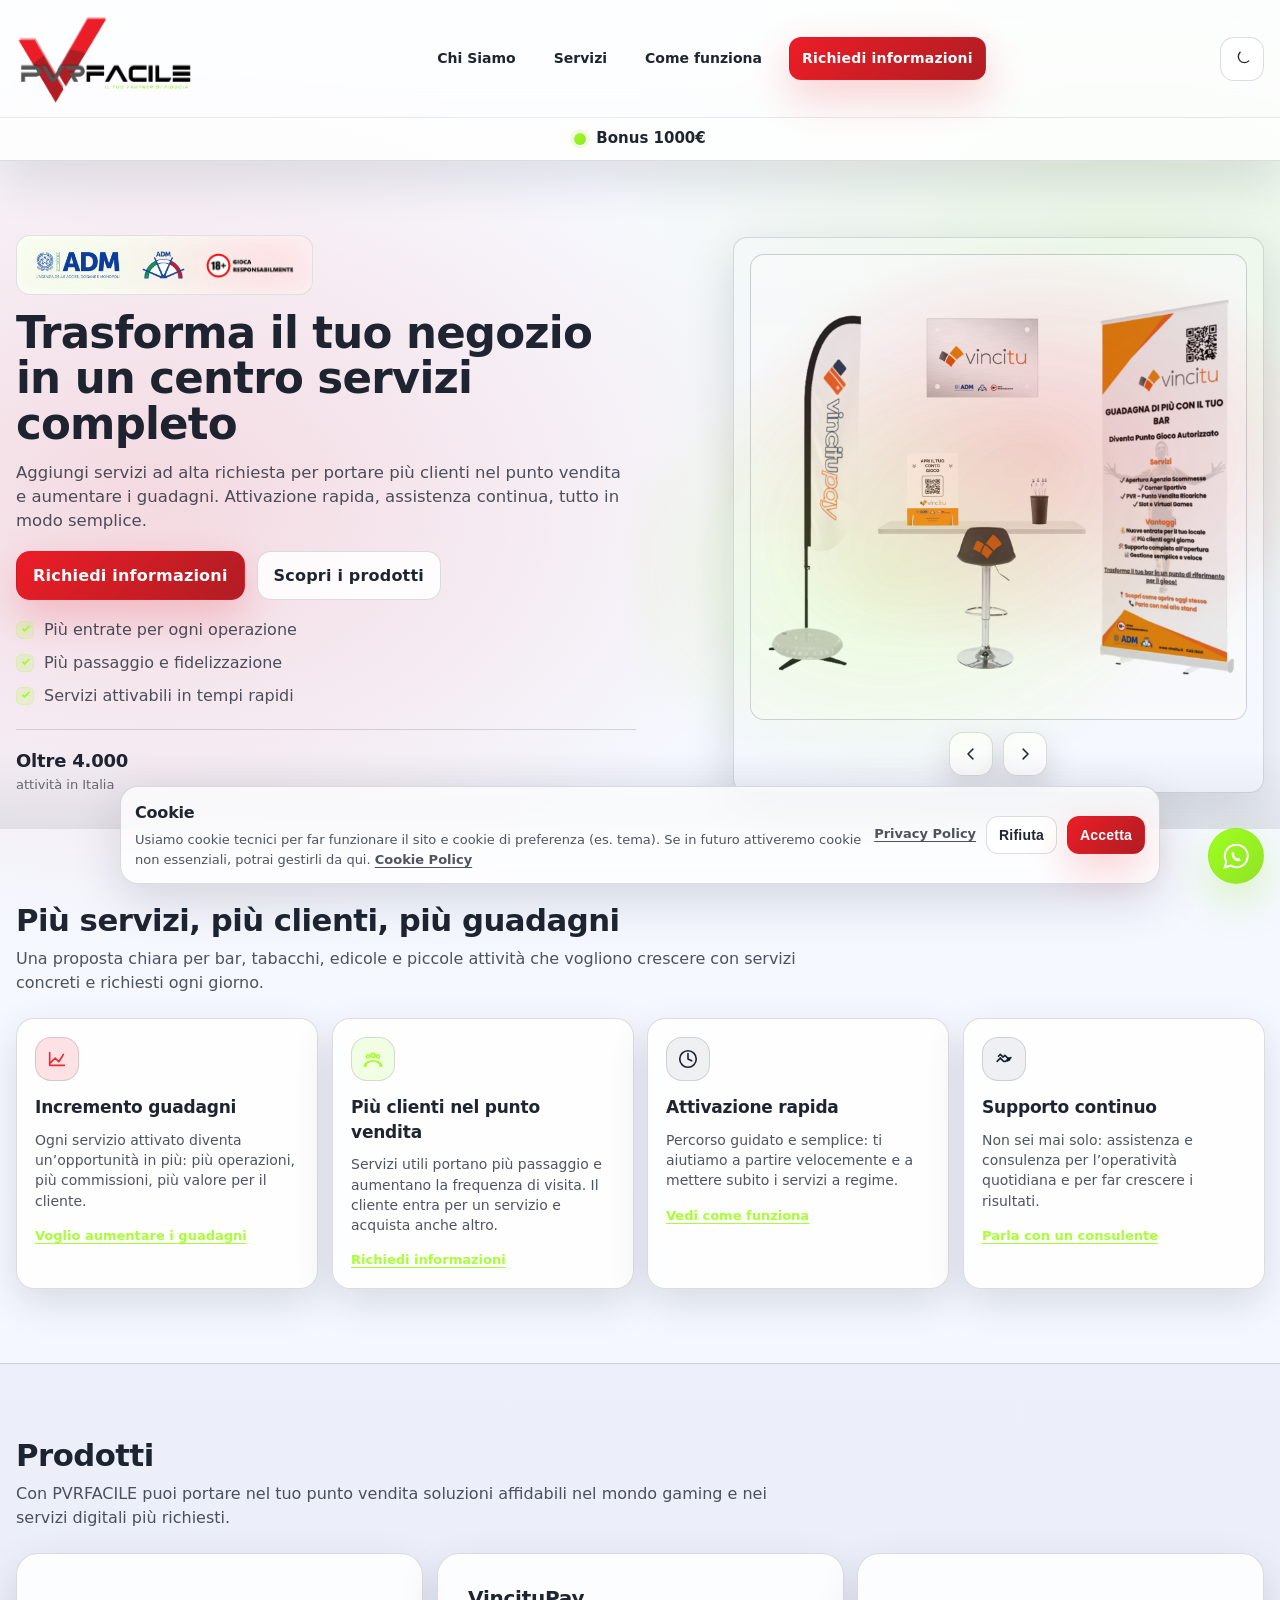
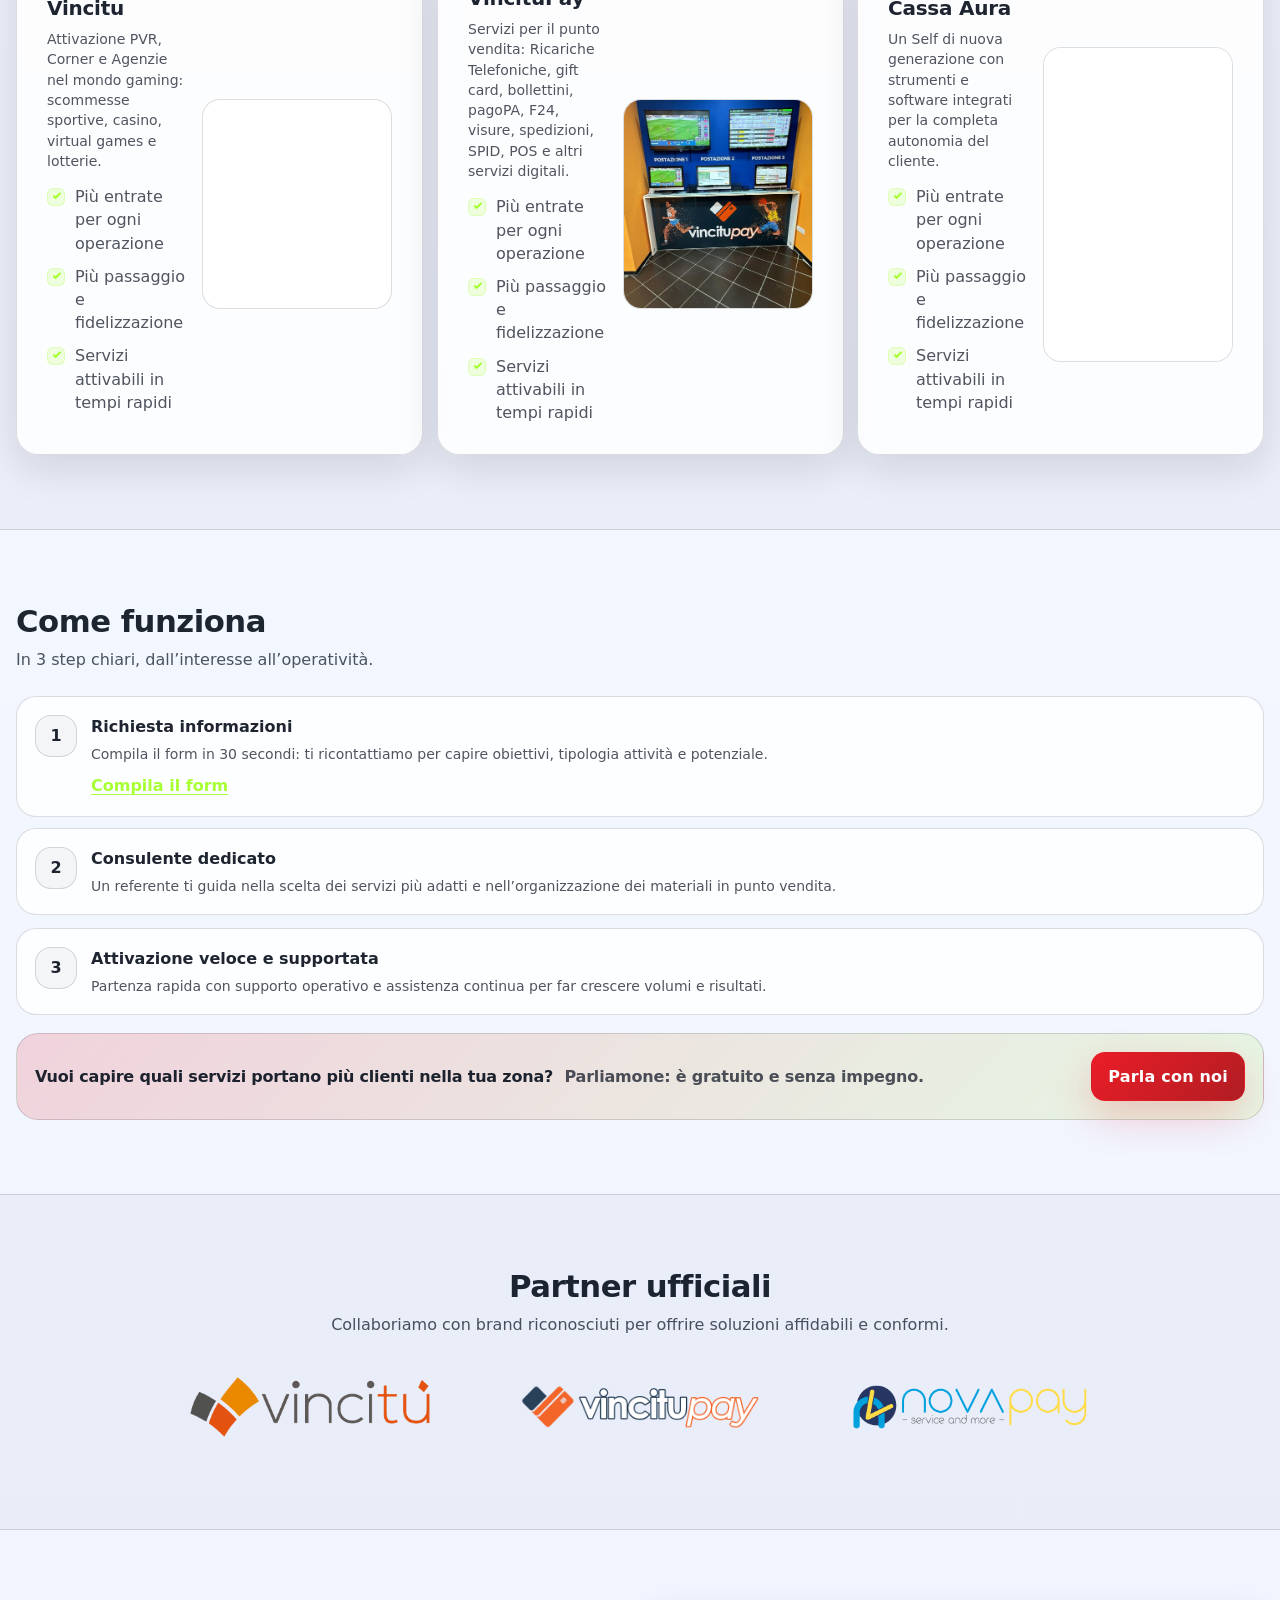
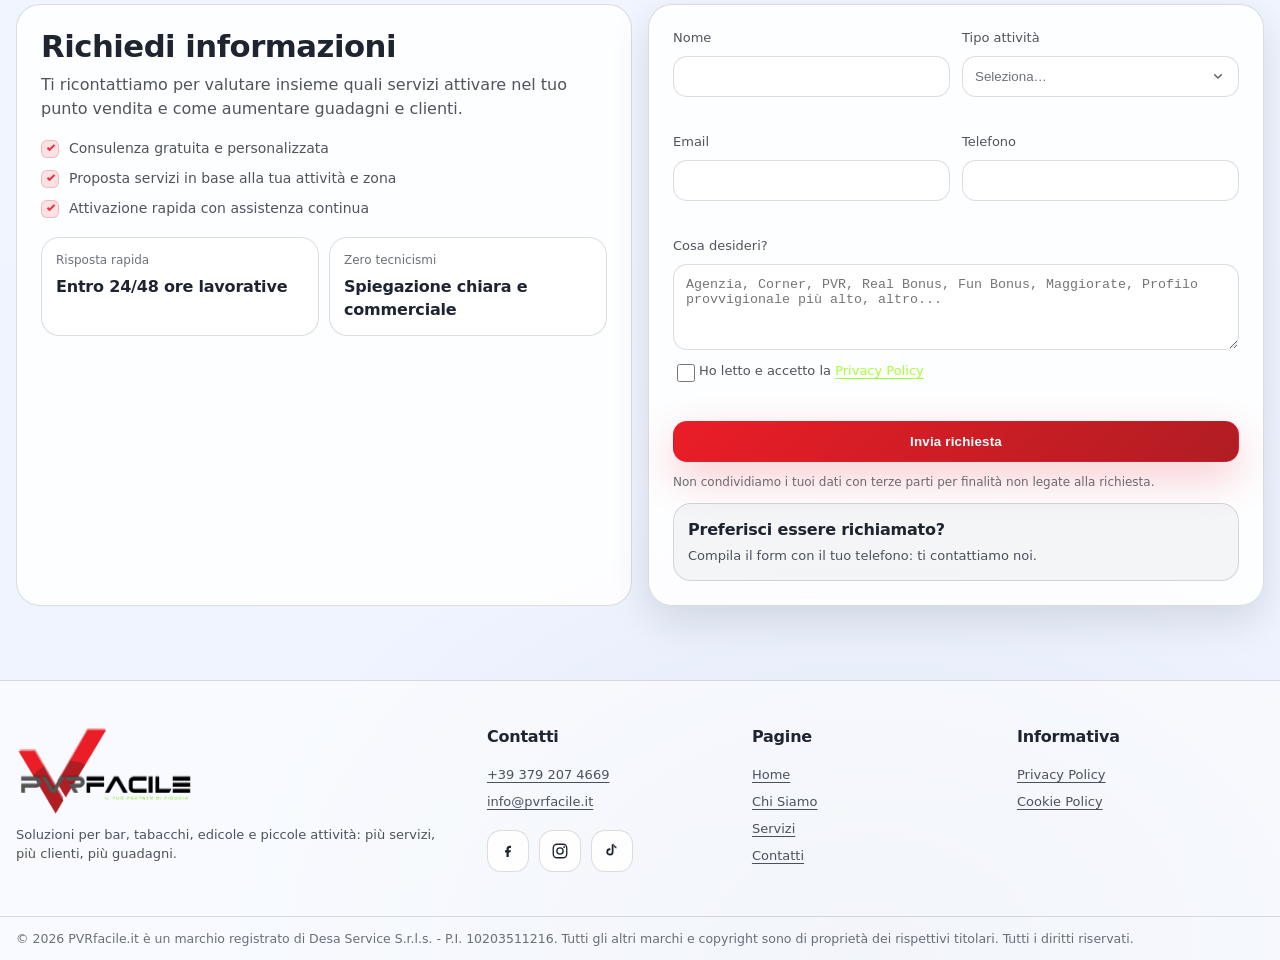
==== index.html @ a00c480a "Partner ufficiali: autoplay slider su tablet/mobile (scroll-snap + pause touch); centratura header; " ====
<!doctype html>
<html lang="it">
  <head>
    <meta charset="utf-8" />
    <meta name="viewport" content="width=device-width, initial-scale=1" />
    <meta name="theme-color" content="#FFFFFF" />
    <title>PVRfacile — Trasforma il tuo negozio in un centro servizi completo</title>
    <meta
      name="description"
      content="Attiva PVR, corner gaming e i servizi digitali più richiesti (Ricariche Telefoniche, Pagamento Bollettini, pagoPA, F24, SPID, POS, SIM e tanto altro). Più clienti, più guadagni, supporto continuo."
    />
    <link rel="preload" as="image" href="./imgs/logos/pvrfacile-horizontal-red-light-theme-logo.png" />
    <link rel="preload" as="image" href="./imgs/logos/pvrfacile-horizontal-red-dark-theme-logo.png" />
    <link rel="stylesheet" href="./styles.css" />
    <link rel="icon" type="image/x-icon" href="imgs/logos/pvrfacile-red-favicon.png">
  </head>
  <body>
    <a class="skip-link" href="#contenuto">Vai al contenuto</a>
    <header class="header">
      <div class="container header__inner">
        <a class="brand" href="#top" aria-label="Vai all'inizio pagina">
          <img
            class="brand__logo"
            src="./imgs/logos/pvrfacile-horizontal-red-light-theme-logo.png"
            alt="PVRFACILE"
            width="176"
            height="44"
          />
        </a>
        <nav class="nav" aria-label="Navigazione principale">
          <a class="nav__link" href="./chi-siamo.html">Chi Siamo</a>
          <a class="nav__link" href="./servizi.html">Servizi</a>
          <a class="nav__link" href="#come-funziona">Come funziona</a>
          <a class="btn btn--sm btn--primary" href="#contatti">Richiedi informazioni</a>
        </nav>
        <div class="header__actions">
          <button class="theme-toggle" type="button" aria-label="Cambia tema" data-theme-toggle>
            <span class="theme-toggle__icon theme-toggle__icon--moon" aria-hidden="true">
              <svg viewBox="0 0 24 24" fill="none">
                <path
                  d="M21 14.5A7.5 7.5 0 0 1 9.5 3a6.5 6.5 0 1 0 11.5 11.5Z"
                  stroke="currentColor"
                  stroke-width="1.8"
                  stroke-linecap="round"
                  stroke-linejoin="round"
                />
              </svg>
            </span>
            <span class="theme-toggle__icon theme-toggle__icon--sun" aria-hidden="true">
              <svg viewBox="0 0 24 24" fill="none">
                <path
                  d="M12 18a6 6 0 1 0 0-12 6 6 0 0 0 0 12Z"
                  stroke="currentColor"
                  stroke-width="1.8"
                  stroke-linecap="round"
                  stroke-linejoin="round"
                />
                <path
                  d="M12 2v2M12 20v2M4 12H2M22 12h-2M5.6 5.6 4.2 4.2M19.8 19.8l-1.4-1.4M18.4 5.6l1.4-1.4M4.2 19.8l1.4-1.4"
                  stroke="currentColor"
                  stroke-width="1.8"
                  stroke-linecap="round"
                  stroke-linejoin="round"
                />
              </svg>
            </span>
            <span class="sr-only">Cambia tema</span>
          </button>
          <button class="nav-toggle" type="button" aria-label="Apri menu" aria-expanded="false">
            <span></span><span></span><span></span>
          </button>
        </div>
      </div>
      <div class="mobile-nav" data-mobile-nav hidden>
        <a class="mobile-nav__link" href="./chi-siamo.html">Chi Siamo</a>
        <a class="mobile-nav__link" href="./servizi.html">Servizi</a>
        <a class="mobile-nav__link" href="#come-funziona">Come funziona</a>
        <a class="btn btn--primary" href="#contatti">Diventa partner</a>
      </div>
    </header>
    <section class="news" aria-label="Ultima news">
      <div class="container news__inner">
        <span class="news__dot" aria-hidden="true"></span>
        <span class="news__text">Bonus 1000€ </span>
      </div>
    </section>
    <main id="contenuto">
      <section class="hero" id="top" aria-label="Sezione principale">
        <div class="container hero__grid">
          <div class="hero__copy reveal">
            <div class="pill pill--logos" aria-label="Loghi istituzionali">
              <div class="pill__logos" aria-label="Partner e iniziative">
                <img
                  class="pill__logo pill__logo--mono"
                  src="./imgs/institutional/adm-logo.png"
                  alt="ADM"
                  loading="lazy"
                  decoding="async"
                />
                <img
                  class="pill__logo pill__logo--mono"
                  src="./imgs/institutional/adm-timone-logo.png"
                  alt="ADM - Timone"
                  loading="lazy"
                  decoding="async"
                />
                <img
                  class="pill__logo pill__logo--gioca pill__logo--light"
                  src="./imgs/institutional/gioca-responsabilmente-black-logo.png"
                  alt="Gioca responsabilmente"
                  loading="lazy"
                  decoding="async"
                />
                <img
                  class="pill__logo pill__logo--gioca pill__logo--dark"
                  src="./imgs/institutional/gioca-responsabilmente-white-logo.png"
                  alt=""
                  aria-hidden="true"
                  loading="lazy"
                  decoding="async"
                />
              </div>
            </div>
            <h1 class="hero__title">Trasforma il tuo negozio in un centro servizi completo</h1>
            <p class="hero__subtitle">
              Aggiungi servizi ad alta richiesta per portare più clienti nel punto vendita e aumentare i guadagni.
              Attivazione rapida, assistenza continua, tutto in modo semplice.
            </p>
            <div class="hero__cta">
              <a class="btn btn--primary" href="#contatti">Richiedi informazioni</a>
              <a class="btn btn--ghost" href="#prodotti">Scopri i prodotti</a>
            </div>
            <ul class="hero__checks" aria-label="Vantaggi principali">
              <li>Più entrate per ogni operazione</li>
              <li>Più passaggio e fidelizzazione</li>
              <li>Servizi attivabili in tempi rapidi</li>
            </ul>
            <div class="trust-line">
              <div class="trust-line__stat">
                <span class="trust-line__num">Oltre 4.000</span>
                <span class="trust-line__label">attività in Italia</span>
              </div>
              <div class="trust-line__badges" aria-label="Badge di affidabilità">
              </div>
            </div>
          </div>
          <div class="hero__visual reveal">
            <div class="mockup" role="img" aria-label="Mockup di punto vendita moderno con servizi attivi">
              <div class="mockup__body">
                <div class="mockup__media" aria-label="Immagine del punto vendita moderno">
                  <img
                    class="mockup__img"
                    data-mockup-img
                    src="./imgs/graphics/a4-grafica-pubblicita.png"
                    alt="Grafica pubblicitaria servizi per il punto vendita"
                    loading="lazy"
                    decoding="async"
                  />
                </div>
                <div class="mockup__controls" aria-label="Controlli grafica">
                  <button class="mockup__arrow" type="button" data-mockup-prev aria-label="Grafica precedente">
                    <svg viewBox="0 0 24 24" fill="none" aria-hidden="true">
                      <path
                        d="M14.5 5.5 8 12l6.5 6.5"
                        stroke="currentColor"
                        stroke-width="2"
                        stroke-linecap="round"
                        stroke-linejoin="round"
                      />
                    </svg>
                  </button>
                  <button class="mockup__arrow" type="button" data-mockup-next aria-label="Grafica successiva">
                    <svg viewBox="0 0 24 24" fill="none" aria-hidden="true">
                      <path
                        d="M9.5 5.5 16 12l-6.5 6.5"
                        stroke="currentColor"
                        stroke-width="2"
                        stroke-linecap="round"
                        stroke-linejoin="round"
                      />
                    </svg>
                  </button>
                </div>
              </div>
            </div>
            <div class="glow" aria-hidden="true"></div>
          </div>
        </div>
        <div class="hero__wave" aria-hidden="true"></div>
      </section>

      <section class="section" id="benefici" aria-label="Benefici">
        <div class="container">
          <div class="section__head reveal">
            <h2 class="section__title">Più servizi, più clienti, più guadagni</h2>
            <p class="section__subtitle">
              Una proposta chiara per bar, tabacchi, edicole e piccole attività che vogliono crescere con servizi
              concreti e richiesti ogni giorno.
            </p>
          </div>
          <div class="grid-4">
            <article class="card reveal">
              <div class="card__icon card__icon--red" aria-hidden="true">
                <svg viewBox="0 0 24 24" fill="none">
                  <path d="M4 19h16M4 5v14" stroke="currentColor" stroke-width="1.8" stroke-linecap="round" />
                  <path
                    d="M5 16l5-5 4 4 5-8"
                    stroke="currentColor"
                    stroke-width="1.8"
                    stroke-linecap="round"
                    stroke-linejoin="round"
                  />
                </svg>
              </div>
              <h3 class="card__title">Incremento guadagni</h3>
              <p class="card__text">
                Ogni servizio attivato diventa un’opportunità in più: più operazioni, più commissioni, più valore per
                il cliente.
              </p>
              <a class="card__cta" href="#contatti">Voglio aumentare i guadagni</a>
            </article>
            <article class="card reveal">
              <div class="card__icon card__icon--green" aria-hidden="true">
                <svg viewBox="0 0 24 24" fill="none">
                  <circle cx="12" cy="8" r="2.2" stroke="currentColor" stroke-width="1.8" />
                  <circle cx="6.5" cy="9.2" r="1.8" stroke="currentColor" stroke-width="1.6" />
                  <circle cx="17.5" cy="9.2" r="1.8" stroke="currentColor" stroke-width="1.6" />
                  <path d="M4 20c0-3.4 3-6 8-6s8 2.6 8 6" stroke="currentColor" stroke-width="1.8" stroke-linecap="round" />
                  <path d="M2.5 20c0-2.6 2.2-4.6 5-4.6" stroke="currentColor" stroke-width="1.6" stroke-linecap="round" />
                  <path d="M21.5 20c0-2.6-2.2-4.6-5-4.6" stroke="currentColor" stroke-width="1.6" stroke-linecap="round" />
                </svg>
              </div>
              <h3 class="card__title">Più clienti nel punto vendita</h3>
              <p class="card__text">
                Servizi utili portano più passaggio e aumentano la frequenza di visita. Il cliente entra per un
                servizio e acquista anche altro.
              </p>
              <a class="card__cta" href="#contatti">Richiedi informazioni</a>
            </article>
            <article class="card reveal">
              <div class="card__icon card__icon--blue" aria-hidden="true">
                <svg viewBox="0 0 24 24" fill="none">
                  <path
                    d="M12 6v6l4 2M21 12a9 9 0 1 1-18 0 9 9 0 0 1 18 0Z"
                    stroke="currentColor"
                    stroke-width="1.8"
                    stroke-linecap="round"
                    stroke-linejoin="round"
                  />
                </svg>
              </div>
              <h3 class="card__title">Attivazione rapida</h3>
              <p class="card__text">
                Percorso guidato e semplice: ti aiutiamo a partire velocemente e a mettere subito i servizi a regime.
              </p>
              <a class="card__cta" href="#come-funziona">Vedi come funziona</a>
            </article>
            <article class="card reveal">
              <div class="card__icon card__icon--dark" aria-hidden="true">
                <svg viewBox="0 0 24 24" fill="none">
                  <path d="M6 9l2-2 3 3 2-2 5 5" stroke="currentColor" stroke-width="1.8" stroke-linecap="round" stroke-linejoin="round" />
                  <path d="M8 11l3 3a2.4 2.4 0 0 0 3.4 0l3.2-3.2" stroke="currentColor" stroke-width="1.8" stroke-linecap="round" stroke-linejoin="round" />
                  <path d="M4.5 14.5 8 11" stroke="currentColor" stroke-width="1.8" stroke-linecap="round" />
                  <path d="M19.5 10.5 16 14" stroke="currentColor" stroke-width="1.8" stroke-linecap="round" />
                </svg>
              </div>
              <h3 class="card__title">Supporto continuo</h3>
              <p class="card__text">
                Non sei mai solo: assistenza e consulenza per l’operatività quotidiana e per far crescere i risultati.
              </p>
              <a class="card__cta" href="#contatti">Parla con un consulente</a>
            </article>
          </div>
        </div>
      </section>

      <section class="section section--alt" id="prodotti" aria-label="Prodotti">
        <div class="container">
          <div class="section__head reveal">
            <h2 class="section__title">Prodotti</h2>
            <p class="section__subtitle">
              Con PVRFACILE puoi portare nel tuo punto vendita soluzioni affidabili nel mondo gaming e nei servizi digitali più richiesti.
            </p>
          </div>
          <div class="grid-3">
            <article class="partner reveal">
              <div class="product__row">
                <div class="product__copy">
                  <h3 class="partner__title">Vincitu</h3>
                  <p class="partner__subtitle">
                    Attivazione PVR, Corner e Agenzie nel mondo gaming: scommesse sportive, casino, virtual games e lotterie.
                  </p>
                  <ul class="product__checks" aria-label="Elementi chiave">
                    <li>Più entrate per ogni operazione</li>
                    <li>Più passaggio e fidelizzazione</li>
                    <li>Servizi attivabili in tempi rapidi</li>
                  </ul>
                </div>
                <div class="product__media">
                  <img
                    class="product__img"
                    src="./imgs/photos/vincitu/agenzie/attivita/interno.jpeg"
                    alt="Interno attività Vincitu"
                    loading="lazy"
                    decoding="async"
                  />
                </div>
              </div>
            </article>
            <article class="partner reveal">
              <div class="product__row">
                <div class="product__copy">
                  <h3 class="partner__title">VincituPay</h3>
                  <p class="partner__subtitle">
                    Servizi per il punto vendita: Ricariche Telefoniche, gift card, bollettini, pagoPA, F24, visure, spedizioni,
                    SPID, POS e altri servizi digitali.
                  </p>
                  <ul class="product__checks" aria-label="Elementi chiave">
                    <li>Più entrate per ogni operazione</li>
                    <li>Più passaggio e fidelizzazione</li>
                    <li>Servizi attivabili in tempi rapidi</li>
                  </ul>
                </div>
                <div class="product__media">
                  <img
                    class="product__img"
                    src="./imgs/photos/vincitupay/attivita/postazioni-clienti.jpeg"
                    alt="Postazioni VincituPay in attività"
                    loading="lazy"
                    decoding="async"
                  />
                </div>
              </div>
            </article>
            <article class="partner reveal">
              <div class="product__row">
                <div class="product__copy">
                  <h3 class="partner__title">Cassa Aura</h3>
                  <p class="partner__subtitle">
                    Un Self di nuova generazione con strumenti e software integrati per la completa autonomia del cliente.
                  </p>
                  <ul class="product__checks" aria-label="Elementi chiave">
                    <li>Più entrate per ogni operazione</li>
                    <li>Più passaggio e fidelizzazione</li>
                    <li>Servizi attivabili in tempi rapidi</li>
                  </ul>
                </div>
                <div class="product__media product__media--tall">
                  <img
                    class="product__img product__img--contain"
                    src="./imgs/device/cassa-aura-2.0.png"
                    alt="Cassa Aura 2.0"
                    loading="lazy"
                    decoding="async"
                  />
                </div>
              </div>

            </article>
          </div>
        </div>
      </section>

      <section class="section" id="come-funziona" aria-label="Come funziona">
        <div class="container">
          <div class="section__head reveal">
            <h2 class="section__title">Come funziona</h2>
            <p class="section__subtitle">In 3 step chiari, dall’interesse all’operatività.</p>
          </div>
          <ol class="steps" aria-label="Passaggi di attivazione">
            <li class="step reveal">
              <div class="step__num">1</div>
              <div class="step__body">
                <h3 class="step__title">Richiesta informazioni</h3>
                <p class="step__text">
                  Compila il form in 30 secondi: ti ricontattiamo per capire obiettivi, tipologia attività e potenziale.
                </p>
                <a class="step__cta" href="#contatti">Compila il form</a>
              </div>
            </li>
            <li class="step reveal">
              <div class="step__num">2</div>
              <div class="step__body">
                <h3 class="step__title">Consulente dedicato</h3>
                <p class="step__text">
                  Un referente ti guida nella scelta dei servizi più adatti e nell’organizzazione dei materiali in punto
                  vendita.
                </p>
              </div>
            </li>
            <li class="step reveal">
              <div class="step__num">3</div>
              <div class="step__body">
                <h3 class="step__title">Attivazione veloce e supportata</h3>
                <p class="step__text">
                  Partenza rapida con supporto operativo e assistenza continua per far crescere volumi e risultati.
                </p>
              </div>
            </li>
          </ol>
          <div class="cta-strip reveal" role="region" aria-label="Call to action intermedia">
            <div class="cta-strip__text">
              Vuoi capire quali servizi portano più clienti nella tua zona?
              <span class="cta-strip__hint">Parliamone: è gratuito e senza impegno.</span>
            </div>
            <a class="btn btn--primary" href="#contatti">Parla con noi</a>
          </div>
        </div>
      </section>

      <section class="section section--alt official-partners" aria-label="Partner ufficiali">
        <div class="container">
          <div class="section__head section__head--center reveal">
            <h2 class="section__title">Partner ufficiali</h2>
            <p class="section__subtitle">Collaboriamo con brand riconosciuti per offrire soluzioni affidabili e conformi.</p>
          </div>
          <div class="logo-slider" aria-label="Loghi partner ufficiali">
            <div class="logo-slider__track" aria-hidden="true">
              <img class="logo-slider__logo" src="./imgs/partners/vincitu-logo.png" alt="" loading="lazy" decoding="async" />
              <img
                class="logo-slider__logo"
                src="./imgs/partners/vincitupay-logo.png"
                alt=""
                loading="lazy"
                decoding="async"
              />
              <img
                class="logo-slider__logo"
                src="./imgs/partners/novapay-logo.png"
                alt=""
                loading="lazy"
                decoding="async"
              />
            </div>
            <div class="sr-only">
              Partner ufficiali: Vincitu, VincituPay e NovaPay.
            </div>
          </div>
        </div>
      </section>

      <section class="section" id="contatti" aria-label="Richiedi informazioni e diventa partner">
        <div class="container">
          <div class="contact reveal">
            <div class="contact__copy">
              <h2 class="section__title">Richiedi informazioni</h2>
              <p class="section__subtitle">
                Ti ricontattiamo per valutare insieme quali servizi attivare nel tuo punto vendita e come aumentare
                guadagni e clienti.
              </p>
              <ul class="contact__points" aria-label="Cosa ottieni">
                <li>Consulenza gratuita e personalizzata</li>
                <li>Proposta servizi in base alla tua attività e zona</li>
                <li>Attivazione rapida con assistenza continua</li>
              </ul>
              <div class="contact__mini">
                <div class="mini-trust">
                  <div class="mini-trust__label">Risposta rapida</div>
                  <div class="mini-trust__value">Entro 24/48 ore lavorative</div>
                </div>
                <div class="mini-trust">
                  <div class="mini-trust__label">Zero tecnicismi</div>
                  <div class="mini-trust__value">Spiegazione chiara e commerciale</div>
                </div>
              </div>
            </div>
            <div class="contact__form">
              <form class="form" id="leadForm" novalidate>
                <div class="form__row">
                  <label class="field">
                    <span class="field__label">Nome</span>
                    <input class="field__input" name="nome" autocomplete="name" required />
                    <span class="field__error" data-error-for="nome"></span>
                  </label>
                  <label class="field">
                    <span class="field__label">Tipo attività</span>
                    <select class="field__input" name="tipo_attivita" required>
                      <option value="" selected disabled>Seleziona…</option>
                      <option value="Bar">Bar</option>
                      <option value="Tabacchi">Tabacchi</option>
                      <option value="Edicola">Edicola</option>
                      <option value="Agente">Agente</option>
                      <option value="Tipster">Tipster</option>
                      <option value="Privato">Privato</option>
                      <option value="Altro">Altro</option>
                    </select>
                    <span class="field__error" data-error-for="tipo_attivita"></span>
                  </label>
                </div>
                <div class="form__row">
                  <label class="field">
                    <span class="field__label">Email</span>
                    <input class="field__input" name="email" inputmode="email" autocomplete="email" required />
                    <span class="field__error" data-error-for="email"></span>
                  </label>
                  <label class="field">
                    <span class="field__label">Telefono</span>
                    <input class="field__input" name="telefono" inputmode="tel" autocomplete="tel" required />
                    <span class="field__error" data-error-for="telefono"></span>
                  </label>
                </div>
                <label class="field">
                  <span class="field__label">Cosa desideri?</span>
                  <textarea
                    class="field__input"
                    name="desideri"
                    rows="4"
                    placeholder="Agenzia, Corner, PVR, Real Bonus, Fun Bonus, Maggiorate, Profilo provvigionale più alto, altro..."
                  ></textarea>
                </label>
                <label class="field field--checkbox">
                  <input class="field__checkbox" type="checkbox" name="privacy" required />
                  <span class="field__label">
                    Ho letto e accetto la <a class="link" href="./privacy.html">Privacy Policy</a>
                  </span>
                  <span class="field__error" data-error-for="privacy"></span>
                </label>
                <button class="btn btn--primary btn--block" type="submit">Invia richiesta</button>
                <p class="form__fineprint">
                  Non condividiamo i tuoi dati con terze parti per finalità non legate alla richiesta.
                </p>
                <div class="form__result" role="status" aria-live="polite" hidden></div>
              </form>
              <div class="callout">
                <div class="callout__title">Preferisci essere richiamato?</div>
                <div class="callout__text">Compila il form con il tuo telefono: ti contattiamo noi.</div>
              </div>
            </div>
          </div>
        </div>
      </section>
    </main>
    <footer class="footer" aria-label="Footer">
      <div class="container footer__grid">
        <div class="footer__brand">
          <img
            class="footer__logo"
            src="./imgs/logos/pvrfacile-horizontal-red-light-theme-logo.png"
            alt="PVRFACILE"
            width="176"
            height="44"
          />
          <p class="footer__text">
            Soluzioni per bar, tabacchi, edicole e piccole attività: più servizi, più clienti, più guadagni.
          </p>
        </div>
        <div class="footer__col">
          <div class="footer__title">Contatti</div>
          <a class="footer__link" href="tel:+393792074669">+39 379 207 4669</a>
          <a class="footer__link" href="mailto:info@pvrfacile.it">info@pvrfacile.it</a>
          <div class="footer__social" aria-label="Social">
            <a class="social-link" href="#" aria-label="Facebook" rel="noreferrer">
              <svg viewBox="0 0 24 24" fill="none" aria-hidden="true">
                <path
                  d="M14 8h2V5h-2c-2.2 0-4 1.8-4 4v2H8v3h2v6h3v-6h2.1l.9-3H13V9c0-.6.4-1 1-1Z"
                  fill="currentColor"
                />
              </svg>
            </a>
            <a class="social-link" href="#" aria-label="Instagram" rel="noreferrer">
              <svg viewBox="0 0 24 24" fill="none" aria-hidden="true">
                <path
                  d="M8 3h8a5 5 0 0 1 5 5v8a5 5 0 0 1-5 5H8a5 5 0 0 1-5-5V8a5 5 0 0 1 5-5Z"
                  stroke="currentColor"
                  stroke-width="1.8"
                />
                <path
                  d="M12 16.2a4.2 4.2 0 1 0 0-8.4 4.2 4.2 0 0 0 0 8.4Z"
                  stroke="currentColor"
                  stroke-width="1.8"
                />
                <path d="M17.5 6.8h.01" stroke="currentColor" stroke-width="2.6" stroke-linecap="round" />
              </svg>
            </a>
            <a class="social-link" href="#" aria-label="TikTok" rel="noreferrer">
              <svg viewBox="0 0 24 24" fill="none" aria-hidden="true">
                <path
                  d="M14 3v10.2a4.8 4.8 0 1 1-4.2-4.8V11a2.4 2.4 0 1 0 1.8 2.3V3h2.4Z"
                  fill="currentColor"
                />
                <path
                  d="M14 5.6c.9 1.6 2.3 2.7 4 3V6.2c-1-.3-2-.9-2.6-1.8-.5-.7-.9-1.5-1-2.4H14v3.6Z"
                  fill="currentColor"
                  opacity=".85"
                />
              </svg>
            </a>
          </div>
        </div>
        <div class="footer__col" aria-label="Pagine">
          <div class="footer__title">Pagine</div>
          <a class="footer__link" href="#top">Home</a>
          <a class="footer__link" href="./chi-siamo.html">Chi Siamo</a>
          <a class="footer__link" href="./servizi.html">Servizi</a>
          <a class="footer__link" href="#contatti">Contatti</a>
        </div>
        <div class="footer__col" id="privacy">
          <div class="footer__title">Informativa</div>
          <a class="footer__link" href="./privacy.html">Privacy Policy</a>
          <a class="footer__link" href="./cookie.html">Cookie Policy</a>
        </div>
      </div>
      <div class="footer__bottom">
        <div class="container footer__bottom-inner">
          <p class="footer__small">
            © 2026 PVRfacile.it è un marchio registrato di Desa Service S.r.l.s. - P.I. 10203511216. Tutti gli altri marchi e copyright sono di proprietà dei rispettivi titolari. Tutti i diritti riservati.
          </p>
        </div>
      </div>
    </footer>

    <script>
      const themeToggle = document.querySelector("[data-theme-toggle]");
      const themeMeta = document.querySelector('meta[name="theme-color"]');
      const setLogoForTheme = (theme) => {
        const logoSrc =
          theme === "dark"
            ? "./imgs/logos/pvrfacile-horizontal-red-dark-theme-logo.png"
            : "./imgs/logos/pvrfacile-horizontal-red-light-theme-logo.png";
        document.querySelectorAll('img[alt="PVRFACILE"]').forEach((img) => {
          img.src = logoSrc;
        });
      };
      const applyTheme = (theme) => {
        document.documentElement.setAttribute("data-theme", theme);
        try {
          localStorage.setItem("theme", theme);
        } catch {}
        if (themeMeta) themeMeta.setAttribute("content", theme === "dark" ? "#001B3D" : "#FFFFFF");
        setLogoForTheme(theme);
      };
      const getInitialTheme = () => {
        try {
          const saved = localStorage.getItem("theme");
          if (saved === "dark" || saved === "light") return saved;
        } catch {}
        return window.matchMedia && window.matchMedia("(prefers-color-scheme: dark)").matches ? "dark" : "light";
      };
      applyTheme(getInitialTheme());
      if (themeToggle) {
        themeToggle.addEventListener("click", () => {
          const current = document.documentElement.getAttribute("data-theme") === "dark" ? "dark" : "light";
          applyTheme(current === "dark" ? "light" : "dark");
        });
      }

      const COOKIE_KEY = "pvr_cookie_consent";
      const getCookieConsent = () => {
        try {
          return localStorage.getItem(COOKIE_KEY);
        } catch {
          return null;
        }
      };
      const setCookieConsent = (value) => {
        try {
          localStorage.setItem(COOKIE_KEY, value);
        } catch {}
      };
      const closeCookieBanner = (el) => {
        if (!el) return;
        el.remove();
      };
      const initCookieBanner = () => {
        if (getCookieConsent()) return;
        if (document.querySelector("[data-cookie-banner]")) return;

        const el = document.createElement("div");
        el.className = "cookie-banner";
        el.setAttribute("data-cookie-banner", "true");
        el.setAttribute("role", "region");
        el.setAttribute("aria-label", "Preferenze cookie");
        el.innerHTML = `
          <div class="cookie-banner__inner">
            <div>
              <div class="cookie-banner__title">Cookie</div>
              <div class="cookie-banner__text">
                Usiamo cookie tecnici per far funzionare il sito e cookie di preferenza (es. tema). Se in futuro attiveremo cookie non essenziali, potrai gestirli da qui.
                <a class="cookie-banner__link" href="./cookie.html">Cookie Policy</a>
              </div>
            </div>
            <div class="cookie-banner__actions">
              <a class="cookie-banner__link" href="./privacy.html">Privacy Policy</a>
              <button class="btn btn--ghost btn--sm" type="button" data-cookie-reject>Rifiuta</button>
              <button class="btn btn--primary btn--sm" type="button" data-cookie-accept>Accetta</button>
            </div>
          </div>
        `;

        document.body.appendChild(el);

        const accept = el.querySelector("[data-cookie-accept]");
        const reject = el.querySelector("[data-cookie-reject]");
        if (accept) {
          accept.addEventListener("click", () => {
            setCookieConsent("accepted");
            closeCookieBanner(el);
          });
        }
        if (reject) {
          reject.addEventListener("click", () => {
            setCookieConsent("rejected");
            closeCookieBanner(el);
          });
        }

        document.addEventListener(
          "keydown",
          (e) => {
            if (e.key === "Escape") closeCookieBanner(el);
          },
          { once: true }
        );
      };
      initCookieBanner();

      const mockupImg = document.querySelector("[data-mockup-img]");
      const mockupPrev = document.querySelector("[data-mockup-prev]");
      const mockupNext = document.querySelector("[data-mockup-next]");

      if (mockupImg && mockupPrev && mockupNext) {
        const graphics = [
          {
            src: "./imgs/graphics/a4-grafica-pubblicita.png",
            alt: "Grafica pubblicitaria servizi per il punto vendita"
          },
          {
            src: "./imgs/graphics/a4-grafica-tecnologia.png",
            alt: "Grafica tecnologia e servizi per il punto vendita"
          },
          {
            src: "./imgs/photos/vincitu/agenzie/attivita/interno.jpeg",
            alt: "Interno attività Vincitu"
          }
        ];

        let index = 0;
        let autoplayId = null;

        const setDisabled = () => {
          const disabled = graphics.length < 2;
          mockupPrev.disabled = disabled;
          mockupNext.disabled = disabled;
          mockupPrev.setAttribute("aria-disabled", String(disabled));
          mockupNext.setAttribute("aria-disabled", String(disabled));
        };

        const setGraphic = (nextIndex) => {
          if (graphics.length === 0) return;
          index = ((nextIndex % graphics.length) + graphics.length) % graphics.length;
          const item = graphics[index];

          mockupImg.classList.add("is-fading");
          window.setTimeout(() => {
            const done = () => {
              mockupImg.classList.remove("is-fading");
              mockupImg.removeEventListener("load", done);
            };
            mockupImg.addEventListener("load", done);
            mockupImg.src = item.src;
            mockupImg.alt = item.alt;
            if (mockupImg.complete) {
              done();
            }
          }, 120);
        };

        const prefersReducedMotionCarousel =
          window.matchMedia && window.matchMedia("(prefers-reduced-motion: reduce)").matches;

        const stopAutoplay = () => {
          if (!autoplayId) return;
          window.clearInterval(autoplayId);
          autoplayId = null;
        };

        const startAutoplay = () => {
          if (prefersReducedMotionCarousel) return;
          if (autoplayId) return;
          if (graphics.length < 2) return;
          autoplayId = window.setInterval(() => setGraphic(index + 1), 5000);
        };

        const restartAutoplay = () => {
          stopAutoplay();
          startAutoplay();
        };

        mockupPrev.addEventListener("click", () => {
          setGraphic(index - 1);
          restartAutoplay();
        });

        mockupNext.addEventListener("click", () => {
          setGraphic(index + 1);
          restartAutoplay();
        });

        const mediaEl = mockupImg.closest(".mockup__media");
        const controlsEl = mockupPrev.closest(".mockup__controls");
        const pauseTargets = [mediaEl, controlsEl].filter(Boolean);
        pauseTargets.forEach((el) => {
          el.addEventListener("mouseenter", stopAutoplay);
          el.addEventListener("mouseleave", startAutoplay);
        });
        if (controlsEl) {
          controlsEl.addEventListener("focusin", stopAutoplay);
          controlsEl.addEventListener("focusout", startAutoplay);
        }
        document.addEventListener("visibilitychange", () => {
          if (document.hidden) stopAutoplay();
          else startAutoplay();
        });

        setDisabled();
        setGraphic(index);
        startAutoplay();
      }

      const navToggle = document.querySelector(".nav-toggle");
      const mobileNav = document.querySelector("[data-mobile-nav]");
      const closeMobileNav = () => {
        if (!mobileNav || !navToggle) return;
        mobileNav.hidden = true;
        navToggle.setAttribute("aria-expanded", "false");
      };
      if (navToggle && mobileNav) {
        navToggle.addEventListener("click", () => {
          const expanded = navToggle.getAttribute("aria-expanded") === "true";
          navToggle.setAttribute("aria-expanded", String(!expanded));
          mobileNav.hidden = expanded;
        });
        mobileNav.querySelectorAll("a").forEach((a) => a.addEventListener("click", closeMobileNav));
      }

      const initPartnerLogosAutoplay = () => {
        const slider = document.querySelector(".logo-slider");
        const track = slider?.querySelector(".logo-slider__track");
        if (!slider || !track) return;
        const reduce = window.matchMedia("(prefers-reduced-motion: reduce)").matches;
        const isSmall = window.matchMedia("(max-width: 1024px)").matches;
        if (reduce || !isSmall) return;
        const items = Array.from(track.querySelectorAll(".logo-slider__logo"));
        if (items.length < 2) return;
        let idx = 0;
        let timer = 0;
        let paused = false;
        const scrollToIdx = (i) => {
          const el = items[i];
          if (!el) return;
          const left = el.offsetLeft + el.offsetWidth / 2 - slider.clientWidth / 2;
          slider.scrollTo({ left: Math.max(0, left), behavior: "smooth" });
        };
        const start = () => {
          stop();
          timer = window.setInterval(() => {
            if (paused) return;
            idx = (idx + 1) % items.length;
            scrollToIdx(idx);
          }, 2600);
        };
        const stop = () => {
          if (timer) window.clearInterval(timer);
          timer = 0;
        };
        slider.addEventListener("mouseenter", () => (paused = true));
        slider.addEventListener("mouseleave", () => (paused = false));
        slider.addEventListener("touchstart", () => (paused = true), { passive: true });
        slider.addEventListener("touchend", () => (paused = false), { passive: true });
        document.addEventListener("visibilitychange", () => (paused = document.hidden));
        start();
      };
      initPartnerLogosAutoplay();

      const revealEls = Array.from(document.querySelectorAll(".reveal"));
      const prefersReducedMotion = window.matchMedia("(prefers-reduced-motion: reduce)").matches;
      if (!prefersReducedMotion && "IntersectionObserver" in window) {
        const io = new IntersectionObserver(
          (entries) => {
            for (const entry of entries) {
              if (entry.isIntersecting) {
                entry.target.classList.add("is-visible");
                io.unobserve(entry.target);
              }
            }
          },
          { threshold: 0.12 }
        );
        revealEls.forEach((el) => io.observe(el));
      } else {
        revealEls.forEach((el) => el.classList.add("is-visible"));
      }

      const form = document.getElementById("leadForm");
      const showError = (name, message) => {
        const target = document.querySelector(`[data-error-for="${name}"]`);
        if (target) target.textContent = message;
      };
      const clearErrors = () => {
        document.querySelectorAll("[data-error-for]").forEach((n) => (n.textContent = ""));
      };
      const isEmailValid = (email) => /^[^\s@]+@[^\s@]+\.[^\s@]+$/.test(email);
      const isPhoneLikelyValid = (value) => {
        const digits = String(value || "").replace(/[^\d]/g, "");
        return digits.length >= 8 && digits.length <= 15;
      };

      if (form) {
        form.addEventListener("submit", (e) => {
          e.preventDefault();
          clearErrors();

          const data = new FormData(form);
          const nome = String(data.get("nome") || "").trim();
          const tipoAttivita = String(data.get("tipo_attivita") || "").trim();
          const telefono = String(data.get("telefono") || "").trim();
          const email = String(data.get("email") || "").trim();
          const desideri = String(data.get("desideri") || "").trim();
          const privacy = data.get("privacy") === "on";

          let ok = true;
          if (!nome) {
            showError("nome", "Inserisci il nome.");
            ok = false;
          }
          if (!tipoAttivita) {
            showError("tipo_attivita", "Inserisci il tipo di attività.");
            ok = false;
          }
          if (!telefono || !isPhoneLikelyValid(telefono)) {
            showError("telefono", "Inserisci un telefono valido.");
            ok = false;
          }
          if (!email || !isEmailValid(email)) {
            showError("email", "Inserisci un’email valida.");
            ok = false;
          }
          if (!privacy) {
            showError("privacy", "Devi accettare la privacy per inviare la richiesta.");
            ok = false;
          }
          if (!ok) return;

          const subject = encodeURIComponent("Richiesta informazioni — PVRFACILE");
          const body = encodeURIComponent(
            [
              "Ciao,",
              "",
              "vorrei ricevere informazioni per diventare partner PVRFACILE.",
              "",
              `Nome: ${nome}`,
              `Tipo attività: ${tipoAttivita}`,
              `Telefono: ${telefono}`,
              `Email: ${email}`,
              desideri ? `Cosa desideri: ${desideri}` : "",
              "",
              "Grazie"
            ].join("\n")
          );

          const result = form.querySelector(".form__result");
          if (result) {
            result.hidden = false;
            result.classList.remove("form__result--error");
            result.classList.add("form__result--success");
            result.textContent = "Richiesta pronta: si aprirà il tuo client email per inviare il messaggio.";
          }

          window.location.href = `mailto:info@pvrfacile.it?subject=${subject}&body=${body}`;
          form.reset();
        });
      }
    </script>
    <a
      class="whatsapp-fab"
      href="https://wa.me/393792074669"
      target="_blank"
      rel="noopener"
      aria-label="Chatta su WhatsApp"
    >
      <svg viewBox="0 0 24 24" fill="none" aria-hidden="true">
        <path
          d="M12 3a9 9 0 0 0-9 9c0 1.58.41 3.06 1.13 4.34L3 21l4.78-1.26A9 9 0 1 0 12 3Z"
          stroke="currentColor"
          stroke-width="1.6"
        />
        <path
          d="M8.6 9.3c.2-.5.3-.7.8-.4l1.1.7c.4.2.5.6.3 1l-.2.4c-.2.4-.1.8.2 1.1l1.6 1.6c.3.3.7.4 1.1.2l.4-.2c.4-.2.8 0 1 .3l.7 1.1c.3.5.1.6-.4.8-1.4.6-3.1.3-4.4-.9-1.3-1.2-2.1-2.6-2.2-4.1Z"
          fill="currentColor"
        />
      </svg>
    </a>
  </body>
</html>
---- styles.css ----
:root {
  --blue-900: #001b3d;
  --red-500: #eb1d27;
  --red-700: #b01d23;
  --green-400: #9eff1f;
  --green-500: #91e326;
  --gray-700: #545454;
  --black: #000000;
  --white: #ffffff;

  --container: 1400px;
  --radius-lg: 18px;
  --radius-md: 14px;
  --radius-sm: 12px;

  --shadow-soft: 0 16px 50px rgba(11, 18, 32, 0.14);
  --shadow-card: 0 14px 40px rgba(11, 18, 32, 0.12);

  --page: #f7f9ff;
  --page-2: #eef4ff;
  --surface: rgba(255, 255, 255, 0.86);
  --surface-2: rgba(255, 255, 255, 0.72);

  --text: rgba(11, 18, 32, 0.92);
  --muted: rgba(11, 18, 32, 0.72);
  --muted-2: rgba(11, 18, 32, 0.6);
  --line: rgba(11, 18, 32, 0.14);
  --card: rgba(0, 27, 61, 0.04);
  --card-2: rgba(0, 27, 61, 0.06);
  --card-3: rgba(0, 27, 61, 0.08);

  --header-bg: rgba(255, 255, 255, 0.78);
  --header-border: rgba(11, 18, 32, 0.08);

  --input-bg: rgba(255, 255, 255, 0.9);
  --input-border: rgba(11, 18, 32, 0.14);

  --error: rgba(176, 29, 35, 0.95);

  --page-bg: radial-gradient(1100px 760px at 12% 12%, rgba(235, 29, 39, 0.14), transparent 58%),
    radial-gradient(980px 760px at 88% 6%, rgba(145, 227, 38, 0.12), transparent 56%),
    radial-gradient(1100px 820px at 68% 100%, rgba(0, 27, 61, 0.06), transparent 60%),
    linear-gradient(180deg, var(--page), var(--page-2));

  --footer-bg: rgba(255, 255, 255, 0.6);

  color-scheme: light;
}

:root[data-theme="dark"] {
  --shadow-soft: 0 16px 50px rgba(0, 0, 0, 0.32);
  --shadow-card: 0 14px 40px rgba(0, 0, 0, 0.26);

  --page: #001b3d;
  --page-2: #001b3d;
  --surface: rgba(255, 255, 255, 0.06);
  --surface-2: rgba(255, 255, 255, 0.04);

  --text: rgba(255, 255, 255, 0.92);
  --muted: rgba(255, 255, 255, 0.72);
  --muted-2: rgba(255, 255, 255, 0.6);
  --line: rgba(255, 255, 255, 0.12);
  --card: rgba(255, 255, 255, 0.06);
  --card-2: rgba(255, 255, 255, 0.08);
  --card-3: rgba(255, 255, 255, 0.1);

  --header-bg: rgba(0, 27, 61, 0.7);
  --header-border: rgba(255, 255, 255, 0.08);

  --input-bg: rgba(0, 0, 0, 0.18);
  --input-border: rgba(255, 255, 255, 0.14);

  --error: rgba(235, 29, 39, 0.92);

  --page-bg: radial-gradient(1200px 800px at 15% 20%, rgba(235, 29, 39, 0.2), transparent 55%),
    radial-gradient(900px 700px at 80% 15%, rgba(145, 227, 38, 0.18), transparent 55%),
    radial-gradient(1200px 900px at 70% 85%, rgba(255, 255, 255, 0.08), transparent 55%), var(--blue-900);

  --footer-bg: rgba(0, 0, 0, 0.18);

  color-scheme: dark;
}

*,
*::before,
*::after {
  box-sizing: border-box;
}

html {
  scroll-behavior: smooth;
}

body {
  margin: 0;
  font-family: ui-sans-serif, system-ui, -apple-system, "Segoe UI", Roboto, Arial, "Apple Color Emoji",
    "Segoe UI Emoji";
  color: var(--text);
  background: var(--page-bg);
  line-height: 1.45;
}

img {
  max-width: 100%;
  height: auto;
  display: block;
}

a {
  color: inherit;
  text-decoration: none;
}

[hidden] {
  display: none !important;
}

.sr-only {
  position: absolute;
  width: 1px;
  height: 1px;
  padding: 0;
  margin: -1px;
  overflow: hidden;
  clip: rect(0, 0, 0, 0);
  white-space: nowrap;
  border: 0;
}

.container {
  width: min(100% - 32px, var(--container));
  margin: 0 auto;
}

.skip-link {
  position: absolute;
  left: 12px;
  top: 12px;
  transform: translateY(-140%);
  background: rgba(0, 0, 0, 0.8);
  color: var(--white);
  padding: 10px 12px;
  border-radius: 10px;
  border: 1px solid rgba(255, 255, 255, 0.18);
  z-index: 1000;
}

.skip-link:focus {
  transform: translateY(0);
  outline: none;
}

.header {
  position: sticky;
  top: 0;
  z-index: 50;
  backdrop-filter: blur(14px);
  background: var(--header-bg);
  border-bottom: 1px solid var(--header-border);
}

.header__inner {
  display: flex;
  align-items: center;
  justify-content: space-between;
  gap: 16px;
  padding: 14px 0;
}

.header__actions {
  display: inline-flex;
  align-items: center;
  gap: 10px;
}

.brand {
  display: inline-flex;
  align-items: center;
  gap: 10px;
}

.brand__logo {
  width: 176px;
  height: auto;
}

.nav {
  display: flex;
  align-items: center;
  gap: 16px;
}

.nav__link {
  font-size: 14px;
  color: var(--text);
  font-weight: 800;
  padding: 10px 10px;
  border-radius: 12px;
  border: 1px solid transparent;
  transition: background 160ms ease, color 160ms ease, border-color 160ms ease, transform 160ms ease;
}

.nav__link:hover {
  background: var(--surface-2);
  color: var(--text);
  border-color: var(--line);
  transform: translateY(-1px);
}

.nav__link:active {
  transform: translateY(0);
}

.nav__link:focus-visible {
  outline: none;
  border-color: rgba(158, 255, 31, 0.45);
  box-shadow: 0 0 0 4px rgba(158, 255, 31, 0.14);
}

.theme-toggle {
  width: 44px;
  height: 44px;
  border-radius: 14px;
  border: 1px solid var(--line);
  background: var(--surface);
  color: var(--text);
  display: inline-flex;
  align-items: center;
  justify-content: center;
  padding: 10px;
  transition: transform 160ms ease, background 160ms ease, border-color 160ms ease;
}

.theme-toggle:hover {
  transform: translateY(-1px);
  background: var(--surface-2);
}

.theme-toggle:active {
  transform: translateY(0);
}

.theme-toggle__icon {
  width: 18px;
  height: 18px;
  display: inline-flex;
}

.theme-toggle__icon svg {
  width: 18px;
  height: 18px;
}

.theme-toggle__icon--sun {
  display: none;
}

:root[data-theme="dark"] .theme-toggle__icon--sun {
  display: inline-flex;
}

:root[data-theme="dark"] .theme-toggle__icon--moon {
  display: none;
}

.nav-toggle {
  display: none;
  width: 44px;
  height: 44px;
  border-radius: 14px;
  border: 1px solid var(--line);
  background: var(--surface);
  color: var(--text);
  align-items: center;
  justify-content: center;
  gap: 5px;
  padding: 10px;
}

.nav-toggle span {
  display: block;
  width: 100%;
  height: 2px;
  background: rgba(11, 18, 32, 0.75);
  border-radius: 99px;
}

.mobile-nav {
  width: min(100% - 24px, var(--container));
  margin: 0 auto 14px auto;
  border: 1px solid var(--line);
  border-radius: 16px;
  background: var(--surface);
  padding: 10px;
  display: grid;
  gap: 6px;
}

.mobile-nav__link {
  padding: 12px 12px;
  border-radius: 14px;
  color: var(--text);
  font-weight: 800;
  border: 1px solid transparent;
  transition: background 160ms ease, color 160ms ease, border-color 160ms ease;
}

.mobile-nav__link:hover {
  background: var(--surface-2);
  color: var(--text);
  border-color: var(--line);
}

.news {
  padding: 10px 0;
  border-bottom: 1px solid var(--line);
  background: var(--surface);
  box-shadow: var(--shadow-soft);
}

.news__inner {
  display: flex;
  align-items: center;
  justify-content: center;
  gap: 10px;
}

.news__dot {
  position: relative;
  width: 12px;
  height: 12px;
  border-radius: 999px;
  background: linear-gradient(135deg, var(--green-400), var(--green-500));
  box-shadow: 0 0 0 4px rgba(145, 227, 38, 0.12);
}

.news__dot::after {
  content: "";
  position: absolute;
  inset: 0;
  border-radius: inherit;
  box-shadow: 0 0 0 0 rgba(145, 227, 38, 0.35);
  animation: pulse 1.6s ease-out infinite;
}

@keyframes pulse {
  0% {
    box-shadow: 0 0 0 0 rgba(145, 227, 38, 0.35);
  }
  100% {
    box-shadow: 0 0 0 16px rgba(145, 227, 38, 0);
  }
}

.news__label {
  font-size: 12px;
  font-weight: 800;
  color: var(--muted);
  padding: 6px 10px;
  border-radius: 999px;
  border: 1px solid var(--line);
  background: var(--card);
}

.news__text {
  font-size: 15px;
  font-weight: 900;
}

.news + .hero {
  padding-top: 0;
}

@media (max-width: 760px) {
  .live-banner + .hero {
    padding-top: 0;
  }
}
.btn {
  display: inline-flex;
  align-items: center;
  justify-content: center;
  gap: 10px;
  padding: 12px 16px;
  border-radius: 14px;
  font-weight: 700;
  letter-spacing: 0.2px;
  border: 1px solid transparent;
  cursor: pointer;
  transition: transform 160ms ease, box-shadow 160ms ease, background 160ms ease, border-color 160ms ease;
  user-select: none;
  text-align: center;
}

.btn:hover {
  transform: translateY(-1px);
}

.btn:active {
  transform: translateY(0);
}

.btn--primary {
  background: linear-gradient(135deg, var(--red-500), var(--red-700));
  border-color: rgba(235, 29, 39, 0.35);
  box-shadow: 0 16px 40px rgba(235, 29, 39, 0.22);
  color: var(--white);
}

.btn--primary:hover {
  box-shadow: 0 20px 52px rgba(235, 29, 39, 0.3);
}

.btn--ghost {
  background: var(--surface);
  border-color: var(--line);
  color: var(--text);
}

.btn--ghost:hover {
  background: var(--surface-2);
}

.btn--sm {
  padding: 10px 12px;
  border-radius: 12px;
  font-size: 14px;
}

.btn--block {
  width: 100%;
}

.cookie-banner {
  position: fixed;
  left: 16px;
  right: 16px;
  bottom: 16px;
  z-index: 80;
  margin: 0 auto;
  max-width: 1040px;
  border-radius: 18px;
  border: 1px solid var(--line);
  background: color-mix(in srgb, var(--surface) 86%, transparent);
  box-shadow: var(--shadow-soft);
  backdrop-filter: blur(14px);
}

.cookie-banner__inner {
  padding: 14px;
  display: grid;
  grid-template-columns: 1fr auto;
  gap: 12px;
  align-items: center;
}

.cookie-banner__title {
  font-weight: 900;
  letter-spacing: -0.2px;
}

.cookie-banner__text {
  margin-top: 6px;
  color: var(--muted);
  font-size: 13px;
  line-height: 1.5;
}

.cookie-banner__actions {
  display: inline-flex;
  gap: 10px;
  flex-wrap: wrap;
  justify-content: flex-end;
}

.cookie-banner__link {
  color: var(--muted);
  font-weight: 800;
  font-size: 13px;
  text-decoration: underline;
  text-underline-offset: 3px;
  white-space: nowrap;
}

.cookie-banner__actions .cookie-banner__link {
  align-self: center;
}

@media (max-width: 760px) {
  .cookie-banner__inner {
    grid-template-columns: 1fr;
  }
  .cookie-banner__actions {
    justify-content: flex-start;
  }
}

.link {
  color: rgba(158, 255, 31, 0.9);
  text-decoration: underline;
  text-underline-offset: 3px;
}

.whatsapp-fab {
  position: fixed;
  right: 16px;
  bottom: 16px;
  width: 56px;
  height: 56px;
  border-radius: 999px;
  background: linear-gradient(135deg, var(--green-400), var(--green-500));
  color: var(--white);
  display: inline-flex;
  align-items: center;
  justify-content: center;
  box-shadow: 0 16px 40px rgba(145, 227, 38, 0.3);
  z-index: 90;
  border: 1px solid rgba(145, 227, 38, 0.35);
  transition: transform 160ms ease, box-shadow 160ms ease, opacity 160ms ease;
}

.whatsapp-fab:hover {
  transform: translateY(-2px);
  box-shadow: 0 20px 52px rgba(145, 227, 38, 0.38);
}

.whatsapp-fab:active {
  transform: translateY(0);
}

.whatsapp-fab svg {
  width: 30px;
  height: 30px;
  transform-origin: center;
  animation: heartbeat 1.6s ease-in-out infinite;
}

@keyframes heartbeat {
  0% {
    transform: scale(1);
  }
  18% {
    transform: scale(1.18);
  }
  36% {
    transform: scale(1);
  }
  54% {
    transform: scale(1.18);
  }
  100% {
    transform: scale(1);
  }
}

.whatsapp-fab::after {
  content: "";
  position: absolute;
  inset: 0;
  border-radius: inherit;
  box-shadow: 0 0 0 0 rgba(145, 227, 38, 0.35);
  animation: heartbeat-ring 1.6s ease-out infinite;
}

@keyframes heartbeat-ring {
  0% {
    box-shadow: 0 0 0 0 rgba(145, 227, 38, 0.35);
  }
  100% {
    box-shadow: 0 0 0 14px rgba(145, 227, 38, 0);
  }
}

@media (max-width: 760px) {
  .whatsapp-fab {
    right: 14px;
    bottom: 14px;
    width: 52px;
    height: 52px;
  }
  .whatsapp-fab svg {
    width: 26px;
    height: 26px;
  }
}
.hero {
  position: relative;
  padding: 74px 0 34px 0;
  overflow: hidden;
}

.hero__grid {
  display: grid;
  grid-template-columns: 1.12fr 0.88fr;
  gap: 42px;
  align-items: center;
}

.hero__copy {
  max-width: 620px;
}

.pill {
  display: inline-flex;
  align-items: center;
  gap: 10px;
  padding: 8px 12px;
  border-radius: 999px;
  background: var(--surface);
  border: 1px solid var(--line);
  color: var(--muted);
  font-size: 13px;
}

.pill--logos {
  padding: 15px 18px;
  border-radius: 14px;
  position: relative;
  overflow: hidden;
  background: linear-gradient(135deg, rgba(255, 255, 255, 0.92), rgba(255, 255, 255, 0.78));
  border-color: rgba(11, 18, 32, 0.12);
}

.pill__logos {
  display: inline-flex;
  align-items: center;
  gap: 21px;
  position: relative;
  z-index: 1;
}

.pill__logo {
  height: 28px;
  width: auto;
  display: block;
  opacity: 0.95;
}

.pill--logos::before {
  content: "";
  position: absolute;
  inset: -8px;
  background:
    radial-gradient(320px 160px at 18% 50%, rgba(145, 227, 38, 0.18), transparent 60%),
    radial-gradient(280px 140px at 82% 50%, rgba(235, 29, 39, 0.22), transparent 60%);
  filter: blur(10px);
  opacity: 0.55;
  z-index: 0;
  pointer-events: none;
}

.pill__logo--gioca {
  height: 25px;
}

.pill__logo--dark {
  display: none;
}

:root[data-theme="dark"] .pill__logo--dark {
  display: block;
}

:root[data-theme="dark"] .pill__logo--light {
  display: none;
}

:root[data-theme="dark"] .pill__logo--mono {
  filter: none;
  opacity: 0.95;
}

.pill__dot {
  width: 8px;
  height: 8px;
  border-radius: 50%;
  background: linear-gradient(135deg, var(--green-400), var(--green-500));
  box-shadow: 0 0 0 4px rgba(145, 227, 38, 0.12);
}

.hero__title {
  font-size: clamp(36px, 3.4vw, 52px);
  line-height: 1.04;
  margin: 16px 0 14px 0;
  letter-spacing: -0.8px;
}

.hero__subtitle {
  margin: 0 0 18px 0;
  color: var(--muted);
  font-size: 16.5px;
}

.hero__cta {
  display: flex;
  gap: 12px;
  flex-wrap: wrap;
  margin: 18px 0 12px 0;
}

.hero__checks {
  display: grid;
  gap: 10px;
  padding: 0;
  margin: 18px 0 0 0;
  list-style: none;
  color: var(--muted);
}

.hero__checks li {
  position: relative;
  padding-left: 28px;
}

.hero__checks li::before {
  content: "";
  position: absolute;
  left: 0;
  top: 3px;
  width: 18px;
  height: 18px;
  border-radius: 6px;
  background: rgba(158, 255, 31, 0.14);
  border: 1px solid rgba(158, 255, 31, 0.22);
}

.hero__checks li::after {
  content: "";
  position: absolute;
  left: 6px;
  top: 8px;
  width: 8px;
  height: 4px;
  border-left: 2px solid rgba(158, 255, 31, 0.95);
  border-bottom: 2px solid rgba(158, 255, 31, 0.95);
  transform: rotate(-45deg);
}

.trust-line {
  margin-top: 22px;
  padding-top: 18px;
  border-top: 1px solid var(--line);
  display: flex;
  gap: 16px;
  align-items: flex-start;
  justify-content: space-between;
  flex-wrap: wrap;
}

.trust-line__stat {
  display: grid;
  gap: 2px;
}

.trust-line__num {
  font-weight: 900;
  letter-spacing: -0.2px;
  font-size: 18px;
}

.trust-line__label {
  color: var(--muted-2);
  font-size: 13px;
}

.trust-line__badges {
  display: flex;
  gap: 8px;
  flex-wrap: wrap;
  justify-content: flex-end;
}

.badge {
  font-size: 12px;
  padding: 8px 10px;
  border-radius: 999px;
  background: var(--surface);
  border: 1px solid var(--line);
  color: var(--muted);
}

.hero__visual {
  position: relative;
  display: grid;
  place-items: center;
  min-height: 520px;
}

.glow {
  position: absolute;
  inset: -100px -100px -140px -100px;
  background: radial-gradient(520px 360px at 55% 40%, rgba(235, 29, 39, 0.22), transparent 60%),
    radial-gradient(520px 360px at 35% 55%, rgba(158, 255, 31, 0.18), transparent 60%);
  filter: blur(10px);
  opacity: 0.9;
  pointer-events: none;
}

.mockup {
  position: relative;
  width: min(1080px, 100%);
  border-radius: 14px;
  border: 1px solid var(--line);
  background: linear-gradient(180deg, rgba(255, 255, 255, 0.12), rgba(255, 255, 255, 0.06));
  box-shadow: var(--shadow-soft);
  overflow: hidden;
  transform: translateZ(0);
  animation: float 4.4s ease-in-out infinite;
}

@keyframes float {
  0%,
  100% {
    transform: translateY(0);
  }
  50% {
    transform: translateY(-10px);
  }
}

@media (prefers-reduced-motion: reduce) {
  .mockup {
    animation: none;
  }
}

.mockup__top {
  display: flex;
  align-items: center;
  justify-content: space-between;
  padding: 14px 16px;
  background: rgba(0, 0, 0, 0.22);
  border-bottom: 1px solid var(--line);
}

.mockup__dots {
  display: inline-flex;
  gap: 6px;
}

.mockup__dots span {
  width: 10px;
  height: 10px;
  border-radius: 999px;
  background: var(--line);
}

.mockup__title {
  font-size: 13px;
  color: var(--muted-2);
}

.mockup__body {
  padding: 16px;
}

.mockup__media {
  position: relative;
  border-radius: 14px;
  overflow: hidden;
  border: 1px solid var(--line);
  background: var(--card);
}

.mockup__controls {
  margin-top: 12px;
  display: flex;
  justify-content: center;
  gap: 10px;
}

.mockup__img {
  display: block;
  width: 100%;
  height: auto;
  aspect-ratio: 16/15;
  object-fit: contain;
  background: rgba(255, 255, 255, 0.6);
  transition: opacity 220ms ease;
}

.mockup__img.is-fading {
  opacity: 0;
}

.mockup__arrow {
  width: 44px;
  height: 44px;
  border-radius: 14px;
  border: 1px solid var(--line);
  background: color-mix(in srgb, var(--surface) 84%, transparent);
  color: var(--text);
  display: inline-flex;
  align-items: center;
  justify-content: center;
  box-shadow: 0 14px 34px rgba(0, 0, 0, 0.14);
  backdrop-filter: blur(10px);
  transition: transform 160ms ease, background 160ms ease, opacity 160ms ease;
  cursor: pointer;
  z-index: 2;
}

.mockup__arrow:hover {
  transform: scale(1.04);
  background: color-mix(in srgb, var(--surface) 92%, transparent);
}

.mockup__arrow:active {
  transform: scale(0.98);
}

.mockup__arrow:disabled {
  opacity: 0.45;
  cursor: default;
}

.mockup__arrow svg {
  width: 18px;
  height: 18px;
}

.mockup__arrow--prev,
.mockup__arrow--next {
  position: static;
}

.mockup__kpi {
  display: grid;
  grid-template-columns: 1fr 1fr;
  gap: 12px;
}

.kpi {
  padding: 14px 14px;
  border-radius: 16px;
  border: 1px solid var(--line);
  background: var(--surface-2);
}

.kpi__label {
  color: var(--muted-2);
  font-size: 12px;
}

.kpi__value {
  font-size: 26px;
  font-weight: 900;
  margin-top: 6px;
  letter-spacing: -0.4px;
}

.kpi--green .kpi__value {
  color: rgba(158, 255, 31, 0.96);
}

.kpi--red .kpi__value {
  color: rgba(235, 29, 39, 0.96);
}

.mockup__cards {
  margin-top: 12px;
  display: grid;
  grid-template-columns: 1fr 1fr;
  gap: 10px;
}

.mini-card {
  display: flex;
  align-items: center;
  gap: 10px;
  padding: 12px 12px;
  border-radius: 16px;
  border: 1px solid var(--line);
  background: var(--surface-2);
}

.mini-card__icon {
  width: 34px;
  height: 34px;
  border-radius: 14px;
  background: var(--card);
  border: 1px solid var(--line);
  display: grid;
  place-items: center;
  color: var(--text);
}

.mini-card__icon svg {
  width: 20px;
  height: 20px;
}

.mini-card__title {
  font-weight: 800;
  font-size: 13px;
}

.mini-card__sub {
  font-size: 12px;
  color: var(--muted-2);
  margin-top: 2px;
}

.mockup__list {
  margin-top: 14px;
  display: flex;
  flex-wrap: wrap;
  gap: 8px;
}

.chip {
  padding: 9px 10px;
  border-radius: 999px;
  border: 1px solid var(--line);
  background: var(--card);
  font-size: 12px;
  color: var(--muted);
}

.hero__wave {
  position: absolute;
  inset: auto 0 0 0;
  height: 80px;
  background: linear-gradient(180deg, transparent, rgba(11, 18, 32, 0.08));
  pointer-events: none;
}

.section {
  padding: 74px 0;
}

.section--alt {
  background: rgba(0, 27, 61, 0.03);
  border-top: 1px solid var(--line);
  border-bottom: 1px solid var(--line);
}

.section__head {
  max-width: 780px;
}

.section__head--center {
  margin-left: auto;
  margin-right: auto;
  text-align: center;
}

.section__title {
  margin: 0;
  font-size: clamp(26px, 2.4vw, 38px);
  line-height: 1.12;
  letter-spacing: -0.5px;
}

.section__subtitle {
  margin: 10px 0 0 0;
  color: var(--muted);
  font-size: 16px;
}

.logo-slider {
  margin-top: 22px;
  overflow: visible;
  mask-image: none;
  display: flex;
  justify-content: center;
}

.logo-slider__track {
  display: flex;
  align-items: center;
  gap: 90px;
  padding: 8px 0;
  width: 100%;
  justify-content: center;
}

.logo-slider__logo {
  width: 240px;
  height: 80px;
  object-fit: contain;
  display: block;
  flex: 0 0 auto;
}

@media (max-width: 760px) {
  .logo-slider {
    overflow-x: auto;
    -webkit-overflow-scrolling: touch;
  }
  .logo-slider__track {
    flex-wrap: nowrap;
    gap: 22px;
    width: max-content;
    scroll-snap-type: x mandatory;
    padding: 8px 6px;
  }
  .logo-slider__logo {
    width: clamp(180px, 72vw, 260px);
    height: auto;
    scroll-snap-align: center;
    flex: 0 0 auto;
  }
}

@media (max-width: 1024px) {
  .logo-slider {
    overflow-x: auto;
    -webkit-overflow-scrolling: touch;
  }
  .logo-slider__track {
    flex-wrap: nowrap;
    gap: 22px;
    width: max-content;
    scroll-snap-type: x mandatory;
    padding: 8px 6px;
  }
  .logo-slider__logo {
    width: clamp(200px, 48vw, 300px);
    height: auto;
    scroll-snap-align: center;
    flex: 0 0 auto;
  }
}

@media (prefers-reduced-motion: reduce) {
  .logo-slider {
    overflow-x: auto;
    mask-image: none;
  }
  .logo-slider__track {
    width: max-content;
  }
}

.section--carousel {
  padding-bottom: 58px;
}

.carousel {
  margin-top: 22px;
}

.carousel__viewport {
  overflow-x: auto;
  scroll-snap-type: x mandatory;
  scroll-behavior: smooth;
  -webkit-overflow-scrolling: touch;
  outline: none;
}

.carousel__viewport::-webkit-scrollbar {
  height: 10px;
}

.carousel__viewport::-webkit-scrollbar-track {
  background: transparent;
}

.carousel__viewport::-webkit-scrollbar-thumb {
  background: rgba(11, 18, 32, 0.14);
  border-radius: 999px;
}

:root[data-theme="dark"] .carousel__viewport::-webkit-scrollbar-thumb {
  background: rgba(255, 255, 255, 0.12);
}

.carousel__track {
  display: flex;
}

.carousel__slide {
  min-width: 100%;
  scroll-snap-align: start;
  padding: 10px 0;
}

.carousel__panel {
  border-radius: 22px;
  border: 1px solid var(--line);
  background: linear-gradient(180deg, var(--surface), var(--surface-2));
  box-shadow: var(--shadow-soft);
  padding: 18px;
  display: grid;
  grid-template-columns: 1.15fr 0.85fr;
  gap: 18px;
  align-items: center;
}

.carousel__copy {
  min-width: 0;
}

.carousel__title {
  margin: 12px 0 0 0;
  font-size: clamp(20px, 2vw, 28px);
  letter-spacing: -0.35px;
  line-height: 1.2;
}

.carousel__text {
  margin: 10px 0 0 0;
  color: var(--muted);
  line-height: 1.65;
}

.carousel__checks {
  display: grid;
  gap: 10px;
  padding: 0;
  margin: 14px 0 0 0;
  list-style: none;
  color: var(--muted);
}

.carousel__checks li {
  position: relative;
  padding-left: 28px;
}

.carousel__checks li::before {
  content: "";
  position: absolute;
  left: 0;
  top: 3px;
  width: 18px;
  height: 18px;
  border-radius: 6px;
  background: rgba(158, 255, 31, 0.14);
  border: 1px solid rgba(158, 255, 31, 0.22);
}

.carousel__checks li::after {
  content: "";
  position: absolute;
  left: 6px;
  top: 8px;
  width: 8px;
  height: 4px;
  border-left: 2px solid rgba(158, 255, 31, 0.95);
  border-bottom: 2px solid rgba(158, 255, 31, 0.95);
  transform: rotate(-45deg);
}

.carousel__bullets {
  margin-top: 14px;
  display: flex;
  flex-wrap: wrap;
  gap: 8px;
}

.carousel__bullet {
  padding: 9px 10px;
  border-radius: 999px;
  border: 1px solid var(--line);
  background: var(--card);
  font-size: 12px;
  color: var(--muted);
}

.carousel__media {
  border-radius: 18px;
  border: 1px solid var(--line);
  background: var(--card);
  overflow: hidden;
  display: grid;
  place-items: center;
  padding: 10px;
}

.carousel__img {
  width: 100%;
  height: auto;
  object-fit: contain;
  aspect-ratio: 16/10;
  border-radius: 14px;
}

.carousel__media--stack {
  gap: 10px;
  padding: 16px;
}

.carousel__logo-row {
  width: 100%;
  display: flex;
  align-items: center;
  justify-content: center;
  gap: 16px;
}

.carousel__logo {
  width: 56px;
  height: 56px;
  border-radius: 18px;
  border: 1px solid var(--line);
  background: var(--surface);
  padding: 10px;
  object-fit: contain;
}

.carousel__note {
  color: var(--muted);
  font-size: 13px;
  line-height: 1.6;
  text-align: center;
}

.carousel__controls {
  margin-top: 14px;
  display: grid;
  grid-template-columns: auto 1fr auto;
  gap: 12px;
  align-items: center;
}

.carousel__btn {
  width: 44px;
  height: 44px;
  border-radius: 14px;
  border: 1px solid var(--line);
  background: color-mix(in srgb, var(--surface) 84%, transparent);
  color: var(--text);
  display: inline-flex;
  align-items: center;
  justify-content: center;
  box-shadow: 0 14px 34px rgba(0, 0, 0, 0.14);
  backdrop-filter: blur(10px);
  transition: transform 160ms ease, background 160ms ease, opacity 160ms ease;
  cursor: pointer;
}

.carousel__btn:hover {
  transform: scale(1.04);
  background: color-mix(in srgb, var(--surface) 92%, transparent);
}

.carousel__btn:active {
  transform: scale(0.98);
}

.carousel__btn:disabled {
  opacity: 0.45;
  cursor: default;
}

.carousel__btn svg {
  width: 18px;
  height: 18px;
}

.carousel__dots {
  display: flex;
  justify-content: center;
  gap: 10px;
}

.carousel__dot {
  width: 10px;
  height: 10px;
  border-radius: 999px;
  border: 1px solid var(--line);
  background: var(--surface);
  opacity: 0.7;
  cursor: pointer;
  transition: transform 160ms ease, opacity 160ms ease, background 160ms ease;
}

.carousel__dot.is-active {
  opacity: 1;
  transform: scale(1.15);
  background: linear-gradient(135deg, var(--green-400), var(--green-500));
  border-color: rgba(145, 227, 38, 0.45);
}

.carousel__dot:focus-visible {
  outline: none;
  box-shadow: 0 0 0 4px rgba(158, 255, 31, 0.14);
}

.carousel__viewport:focus-visible {
  box-shadow: 0 0 0 4px rgba(158, 255, 31, 0.14);
  border-radius: 22px;
}

.legal {
  padding: 62px 0 72px 0;
}

.legal__container {
  max-width: var(--container);
}

.legal__head {
  padding: 22px;
  border-radius: 22px;
  border: 1px solid var(--line);
  background: var(--surface);
  box-shadow: var(--shadow-card);
}

.legal__title {
  margin: 0;
  font-size: clamp(30px, 3vw, 44px);
  line-height: 1.1;
  letter-spacing: -0.6px;
}

.legal__subtitle {
  margin: 12px 0 0 0;
  color: var(--muted);
}

.legal__section {
  margin-top: 14px;
  padding: 20px;
  border-radius: 22px;
  border: 1px solid var(--line);
  background: var(--surface);
  box-shadow: var(--shadow-card);
}

.service {
  display: grid;
  grid-template-columns: auto 1fr;
  gap: 12px;
  align-items: center;
}

.service__icon {
  width: 54px;
  height: 54px;
  border-radius: 18px;
  border: 1px solid var(--line);
  background: var(--surface-2);
  display: grid;
  place-items: center;
}

.service__icon svg {
  width: 26px;
  height: 26px;
}

.legal__h2 {
  margin: 0;
  font-size: 18px;
  letter-spacing: -0.2px;
}

.legal__p {
  margin: 10px 0 0 0;
  color: var(--muted);
  line-height: 1.6;
}

.legal__list {
  margin: 10px 0 0 0;
  padding-left: 18px;
  color: var(--muted);
  display: grid;
  gap: 8px;
}

.legal__cta {
  margin-top: 16px;
}

.grid-4 {
  margin-top: 24px;
  display: grid;
  grid-template-columns: repeat(4, 1fr);
  gap: 14px;
}

.grid-3 {
  margin-top: 24px;
  display: grid;
  grid-template-columns: repeat(3, 1fr);
  gap: 14px;
}

.grid-2 {
  margin-top: 24px;
  display: grid;
  grid-template-columns: repeat(2, 1fr);
  gap: 14px;
}

.card {
  padding: 18px 18px;
  border-radius: var(--radius-lg);
  background: var(--surface);
  border: 1px solid var(--line);
  box-shadow: var(--shadow-card);
  min-height: 230px;
  display: grid;
  align-content: start;
  gap: 10px;
}

.card__icon {
  width: 44px;
  height: 44px;
  border-radius: 16px;
  display: grid;
  place-items: center;
  border: 1px solid var(--line);
}

.card__icon svg {
  width: 22px;
  height: 22px;
}

.card__icon--red {
  background: rgba(235, 29, 39, 0.12);
  color: rgba(235, 29, 39, 0.95);
}

.card__icon--green {
  background: rgba(158, 255, 31, 0.12);
  color: rgba(158, 255, 31, 0.95);
}

.card__icon--blue {
  background: var(--card-2);
  color: var(--text);
}

.card__icon--dark {
  background: var(--card-2);
  color: var(--text);
}

.card__title {
  margin: 4px 0 0 0;
  font-size: 17px;
  letter-spacing: -0.2px;
}

.card__text {
  margin: 0;
  color: var(--muted);
  font-size: 14px;
}

.card__cta {
  margin-top: 6px;
  font-weight: 800;
  font-size: 13px;
  color: rgba(158, 255, 31, 0.9);
  text-decoration: underline;
  text-underline-offset: 3px;
  width: fit-content;
}

.partner {
  padding: 20px 20px;
  border-radius: 22px;
  background: var(--surface);
  border: 1px solid var(--line);
  box-shadow: var(--shadow-card);
  display: grid;
  gap: 14px;
}

.partner__top {
  display: flex;
  align-items: center;
  gap: 14px;
}

.partner__mark {
  width: 54px;
  height: 54px;
  border-radius: 18px;
  display: grid;
  place-items: center;
  border: 1px solid var(--line);
  flex: 0 0 auto;
}

.partner__mark svg {
  width: 26px;
  height: 26px;
}

.partner__logo {
  max-width: 100%;
  max-height: 100%;
  width: 44px;
  height: 44px;
  object-fit: contain;
  display: block;
}

.partner__mark--red {
  background: rgba(235, 29, 39, 0.14);
  color: rgba(235, 29, 39, 0.95);
}

.partner__mark--green {
  background: rgba(158, 255, 31, 0.14);
  color: rgba(158, 255, 31, 0.95);
}

.partner__mark--blue {
  background: rgba(0, 27, 61, 0.08);
  color: rgba(0, 27, 61, 0.92);
}

:root[data-theme="dark"] .partner__mark--blue {
  background: rgba(255, 255, 255, 0.06);
  color: rgba(255, 255, 255, 0.92);
}

.partner__title {
  margin: 0;
  font-size: 20px;
  letter-spacing: -0.25px;
}

.partner__subtitle {
  margin: 6px 0 0 0;
  color: var(--muted);
  font-size: 14px;
}

.partner__list {
  margin: 0;
  padding-left: 18px;
  color: var(--muted);
  display: grid;
  gap: 8px;
}

.product__row {
  display: grid;
  grid-template-columns: 1fr 190px;
  gap: 14px;
  align-items: center;
}

.product__copy {
  min-width: 0;
  align-self: center;
}

.product__media {
  width: 100%;
  height: 140px;
  border-radius: 18px;
  border: 1px solid var(--line);
  background: var(--surface);
  overflow: hidden;
  align-self: center;
}

.product__media--tall {
  height: 210px;
}

.product__img {
  width: 100%;
  height: 100%;
  object-fit: cover;
  object-position: center;
  display: block;
}

.product__img--contain {
  object-fit: contain;
  background: var(--surface);
}

.product__checks {
  display: grid;
  gap: 10px;
  padding: 0;
  margin: 14px 0 0 0;
  list-style: none;
  color: var(--muted);
}

.product__checks li {
  position: relative;
  padding-left: 28px;
}

.product__checks li::before {
  content: "";
  position: absolute;
  left: 0;
  top: 3px;
  width: 18px;
  height: 18px;
  border-radius: 6px;
  background: rgba(158, 255, 31, 0.14);
  border: 1px solid rgba(158, 255, 31, 0.22);
}

.product__checks li::after {
  content: "";
  position: absolute;
  left: 6px;
  top: 8px;
  width: 8px;
  height: 4px;
  border-left: 2px solid rgba(158, 255, 31, 0.95);
  border-bottom: 2px solid rgba(158, 255, 31, 0.95);
  transform: rotate(-45deg);
}

#prodotti .partner {
  padding: 30px;
  transition: transform 180ms ease, box-shadow 180ms ease, border-color 180ms ease;
}

#prodotti .partner:hover {
  transform: translateY(-4px);
  border-color: rgba(158, 255, 31, 0.22);
  box-shadow: 0 18px 40px rgba(0, 0, 0, 0.12);
}

#prodotti .product__media {
  height: 210px;
}

#prodotti .product__img {
  transition: transform 220ms ease;
}

#prodotti .partner:hover .product__img {
  transform: scale(1.04);
}

#prodotti .product__media--tall {
  height: 315px;
}

@media (prefers-reduced-motion: reduce) {
  #prodotti .partner {
    transition: none;
  }
  #prodotti .product__img {
    transition: none;
  }
  #prodotti .partner:hover {
    transform: none;
  }
  #prodotti .partner:hover .product__img {
    transform: none;
  }
}

.partner__cta {
  display: flex;
  gap: 10px;
  flex-wrap: wrap;
}

.pill-row {
  display: flex;
  flex-wrap: wrap;
  gap: 8px;
}

.pill2 {
  font-size: 12px;
  padding: 8px 10px;
  border-radius: 999px;
  border: 1px solid var(--line);
  background: var(--card);
  color: var(--muted);
}

.steps {
  margin: 24px 0 0 0;
  padding: 0;
  list-style: none;
  display: grid;
  gap: 12px;
}

.step {
  display: grid;
  grid-template-columns: 42px 1fr;
  gap: 14px;
  padding: 18px;
  border-radius: 20px;
  border: 1px solid var(--line);
  background: var(--surface);
}

.step__num {
  width: 42px;
  height: 42px;
  border-radius: 16px;
  display: grid;
  place-items: center;
  font-weight: 900;
  background: var(--card);
  border: 1px solid var(--line);
  color: var(--text);
}

.step__title {
  margin: 0;
  font-size: 16px;
}

.step__text {
  margin: 6px 0 0 0;
  color: var(--muted);
  font-size: 14px;
}

.step__cta {
  display: inline-block;
  margin-top: 10px;
  font-weight: 800;
  color: rgba(158, 255, 31, 0.9);
  text-decoration: underline;
  text-underline-offset: 3px;
}

.cta-strip {
  margin-top: 18px;
  border-radius: 22px;
  border: 1px solid var(--line);
  background: linear-gradient(135deg, rgba(235, 29, 39, 0.16), rgba(158, 255, 31, 0.12));
  padding: 18px;
  display: flex;
  align-items: center;
  justify-content: space-between;
  gap: 14px;
  flex-wrap: wrap;
}

.cta-strip__text {
  font-weight: 900;
  letter-spacing: -0.2px;
}

.cta-strip__hint {
  display: inline-block;
  margin-left: 6px;
  font-weight: 600;
  color: var(--muted);
}

.quote {
  margin: 0;
  padding: 18px;
  border-radius: 22px;
  border: 1px solid var(--line);
  background: var(--surface);
  box-shadow: var(--shadow-card);
  display: grid;
  gap: 14px;
}

.quote__text {
  margin: 0;
  color: var(--muted);
  font-size: 14px;
}

.quote__who {
  display: grid;
  gap: 2px;
}

.quote__name {
  font-weight: 900;
  font-size: 13px;
}

.quote__meta {
  font-size: 12px;
  color: var(--muted-2);
}

.contact {
  display: grid;
  grid-template-columns: 1fr 1fr;
  gap: 16px;
  align-items: stretch;
}

.contact__copy {
  padding: 24px;
  border-radius: 24px;
  border: 1px solid var(--line);
  background: var(--surface);
}

.contact__points {
  list-style: none;
  padding: 0;
  margin: 18px 0 0 0;
  display: grid;
  gap: 10px;
  color: var(--muted);
  font-size: 14px;
}

.contact__points li {
  position: relative;
  padding-left: 28px;
}

.contact__points li::before {
  content: "";
  position: absolute;
  left: 0;
  top: 2px;
  width: 18px;
  height: 18px;
  border-radius: 6px;
  background: rgba(235, 29, 39, 0.12);
  border: 1px solid rgba(235, 29, 39, 0.22);
}

.contact__points li::after {
  content: "";
  position: absolute;
  left: 6px;
  top: 7px;
  width: 8px;
  height: 4px;
  border-left: 2px solid rgba(235, 29, 39, 0.92);
  border-bottom: 2px solid rgba(235, 29, 39, 0.92);
  transform: rotate(-45deg);
}

.contact__mini {
  margin-top: 18px;
  display: grid;
  grid-template-columns: 1fr 1fr;
  gap: 10px;
}

.mini-trust {
  padding: 14px;
  border-radius: 18px;
  border: 1px solid var(--line);
  background: var(--surface-2);
}

.mini-trust__label {
  color: var(--muted-2);
  font-size: 12px;
}

.mini-trust__value {
  margin-top: 6px;
  font-weight: 900;
  letter-spacing: -0.2px;
}

.contact__form {
  padding: 24px;
  border-radius: 24px;
  border: 1px solid var(--line);
  background: var(--surface);
  box-shadow: var(--shadow-card);
  display: grid;
  gap: 12px;
}

.form {
  display: grid;
  gap: 12px;
}

.form__row {
  display: grid;
  grid-template-columns: 1fr 1fr;
  gap: 12px;
}

.field {
  display: grid;
  gap: 8px;
}

.field__label {
  font-size: 13px;
  color: var(--muted);
}

.field__input {
  width: 100%;
  padding: 12px 12px;
  border-radius: 14px;
  border: 1px solid var(--input-border);
  background: var(--input-bg);
  color: var(--text);
  outline: none;
  transition: border-color 140ms ease, box-shadow 140ms ease;
}

.field__input:where(select) {
  padding-right: 40px;
  appearance: none;
  background-image: url("data:image/svg+xml,%3Csvg xmlns='http://www.w3.org/2000/svg' width='16' height='16' viewBox='0 0 24 24' fill='none'%3E%3Cpath d='M7 10l5 5 5-5' stroke='%230b1220' stroke-opacity='0.7' stroke-width='2' stroke-linecap='round' stroke-linejoin='round'/%3E%3C/svg%3E");
  background-repeat: no-repeat;
  background-position: right 12px center;
  background-size: 16px;
}

:root[data-theme="dark"] .field__input:where(select) {
  background-image: url("data:image/svg+xml,%3Csvg xmlns='http://www.w3.org/2000/svg' width='16' height='16' viewBox='0 0 24 24' fill='none'%3E%3Cpath d='M7 10l5 5 5-5' stroke='%23ffffff' stroke-opacity='0.8' stroke-width='2' stroke-linecap='round' stroke-linejoin='round'/%3E%3C/svg%3E");
}

:root[data-theme="dark"] .field__input:where(select),
:root[data-theme="dark"] .field__input:where(select) option {
  background-color: var(--blue-900);
  color: rgba(255, 255, 255, 0.92);
}

.field__input:where(select):required:invalid {
  color: var(--muted-2);
}

.field__input:focus {
  border-color: rgba(158, 255, 31, 0.45);
  box-shadow: 0 0 0 4px rgba(158, 255, 31, 0.14);
}

.field--checkbox {
  grid-template-columns: 18px 1fr;
  align-items: start;
}

.field__checkbox {
  width: 18px;
  height: 18px;
  margin-top: 2px;
  accent-color: var(--green-500);
}

.field__error {
  min-height: 16px;
  font-size: 12px;
  color: var(--error);
}

.form__fineprint {
  margin: 0;
  font-size: 12px;
  color: var(--muted-2);
}

.form__result {
  padding: 12px 12px;
  border-radius: 14px;
  border: 1px solid var(--line);
  background: var(--surface-2);
  font-size: 13px;
}

.form__result--success {
  border-color: rgba(158, 255, 31, 0.24);
}

.form__result--error {
  border-color: rgba(235, 29, 39, 0.3);
}

.callout {
  border-radius: 18px;
  border: 1px solid var(--line);
  background: var(--card);
  padding: 14px;
}

.callout__title {
  font-weight: 900;
  letter-spacing: -0.2px;
}

.callout__text {
  margin-top: 6px;
  color: var(--muted);
  font-size: 13px;
}

.footer {
  border-top: 1px solid var(--line);
  background: var(--footer-bg);
}

.footer__grid {
  padding: 44px 0;
  display: grid;
  grid-template-columns: 1.1fr 0.6fr 0.6fr 0.6fr;
  gap: 18px;
}

.footer__logo {
  width: 176px;
  height: auto;
}

.footer__text {
  margin: 12px 0 0 0;
  color: var(--muted);
  font-size: 13px;
  max-width: 420px;
}

.footer__title {
  font-weight: 900;
  letter-spacing: -0.2px;
  margin-bottom: 10px;
}

.footer__col {
  display: grid;
  align-content: start;
  gap: 8px;
}

.footer__link {
  color: var(--muted);
  font-size: 13px;
  text-decoration: underline;
  text-underline-offset: 3px;
  width: fit-content;
}

.footer__social {
  display: flex;
  gap: 10px;
  margin-top: 10px;
}

.social-link {
  width: 42px;
  height: 42px;
  border-radius: 14px;
  border: 1px solid var(--line);
  background: var(--surface);
  color: var(--text);
  display: inline-flex;
  align-items: center;
  justify-content: center;
  transition: transform 160ms ease, background 160ms ease;
}

.social-link:hover {
  transform: translateY(-1px);
  background: var(--surface-2);
}

.social-link:active {
  transform: translateY(0);
}

.social-link svg {
  width: 18px;
  height: 18px;
}

.footer__small {
  margin: 0;
  color: var(--muted-2);
  font-size: 12.5px;
  line-height: 1.55;
}

.footer__bottom {
  border-top: 1px solid var(--line);
  padding: 12px 0;
}

.footer__bottom-inner {
  display: flex;
  justify-content: flex-start;
  align-items: center;
  gap: 10px;
  color: var(--muted-2);
  font-size: 12.5px;
}

.footer__link--inline {
  text-decoration: none;
  border: 1px solid var(--line);
  padding: 8px 10px;
  border-radius: 999px;
  background: var(--surface);
}

.reveal {
  opacity: 0;
  transform: translateY(12px);
  transition: opacity 520ms ease, transform 520ms ease;
  will-change: opacity, transform;
}

.reveal.is-visible {
  opacity: 1;
  transform: translateY(0);
}

@media (prefers-reduced-motion: reduce) {
  .reveal {
    opacity: 1;
    transform: none;
    transition: none;
  }
  html {
    scroll-behavior: auto;
  }
}

@media (max-width: 980px) {
  .hero__grid {
    grid-template-columns: 1fr;
  }
  .hero__visual {
    min-height: 380px;
  }
  .carousel__panel {
    grid-template-columns: 1fr;
  }
  .carousel__media {
    order: -1;
  }
  .pill__logos {
    gap: 18px;
  }
  .pill__logo {
    height: 25px;
  }
  .pill__logo--gioca {
    height: 22px;
  }
  .grid-4 {
    grid-template-columns: repeat(2, 1fr);
  }
  .grid-3 {
    grid-template-columns: 1fr;
  }
  .grid-2 {
    grid-template-columns: 1fr;
  }
  .product__media {
    height: 220px;
  }
  .product__media--tall {
    height: 330px;
  }
  .product__row {
    grid-template-columns: 1fr;
  }
  .contact {
    grid-template-columns: 1fr;
  }
  .footer__grid {
    grid-template-columns: 1fr;
  }
}

@media (max-width: 760px) {
  .nav {
    display: none;
  }
  .nav-toggle {
    display: inline-flex;
  }
  .hero {
    padding-top: 54px;
  }
  .section {
    padding: 56px 0;
  }
  .form__row {
    grid-template-columns: 1fr;
  }
  .contact__mini {
    grid-template-columns: 1fr;
  }
}
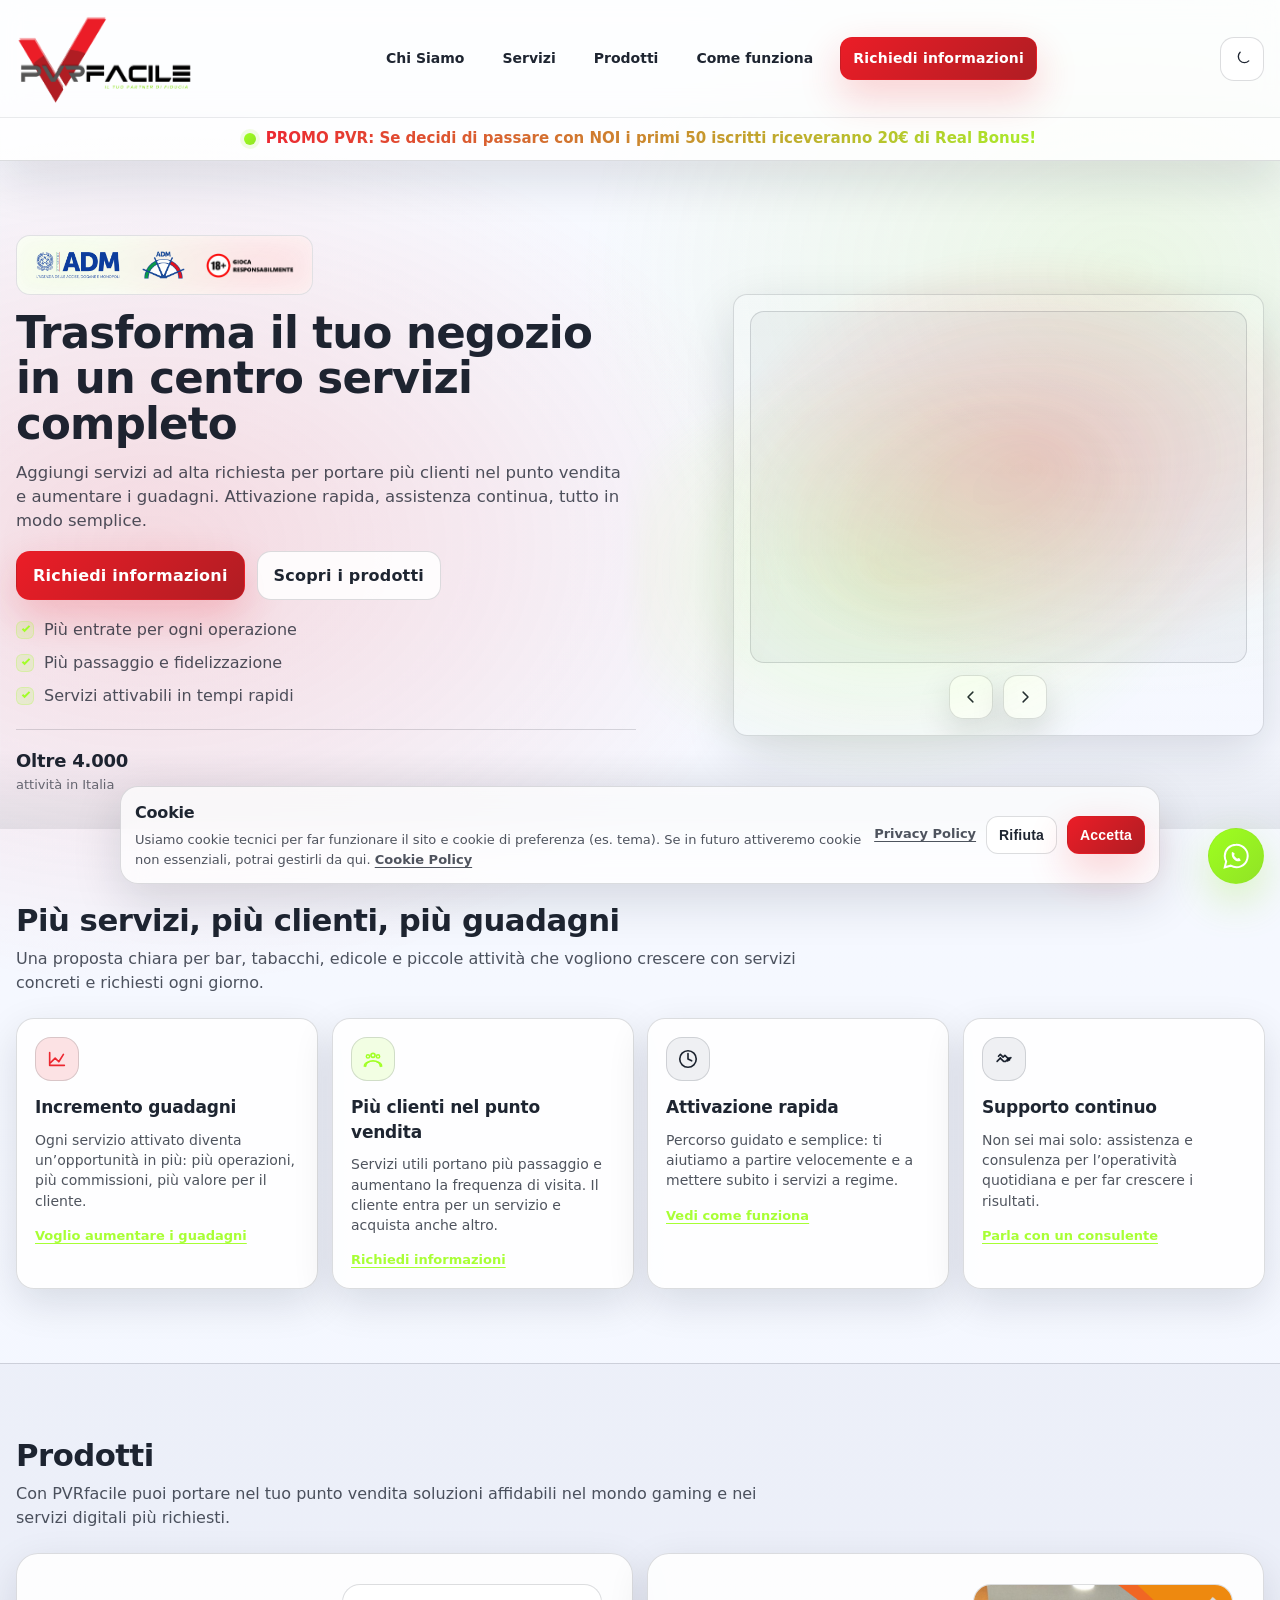
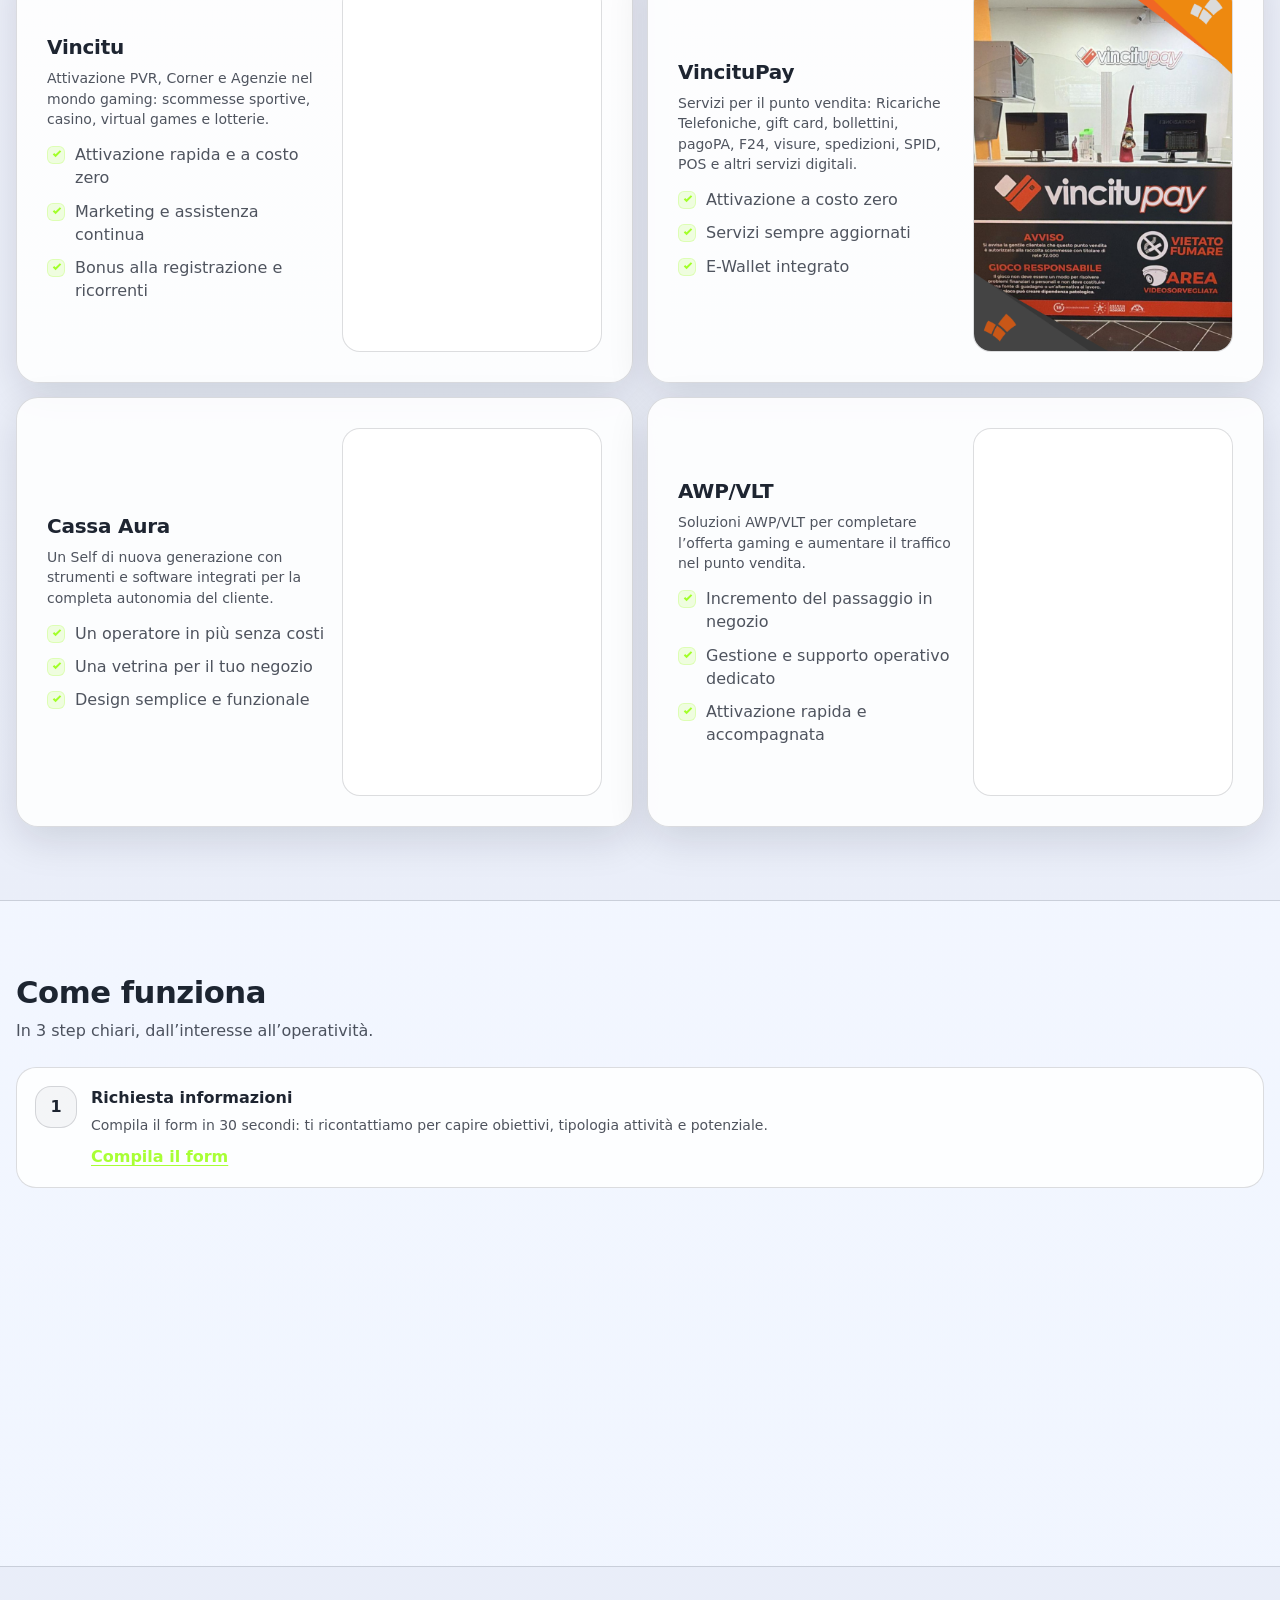
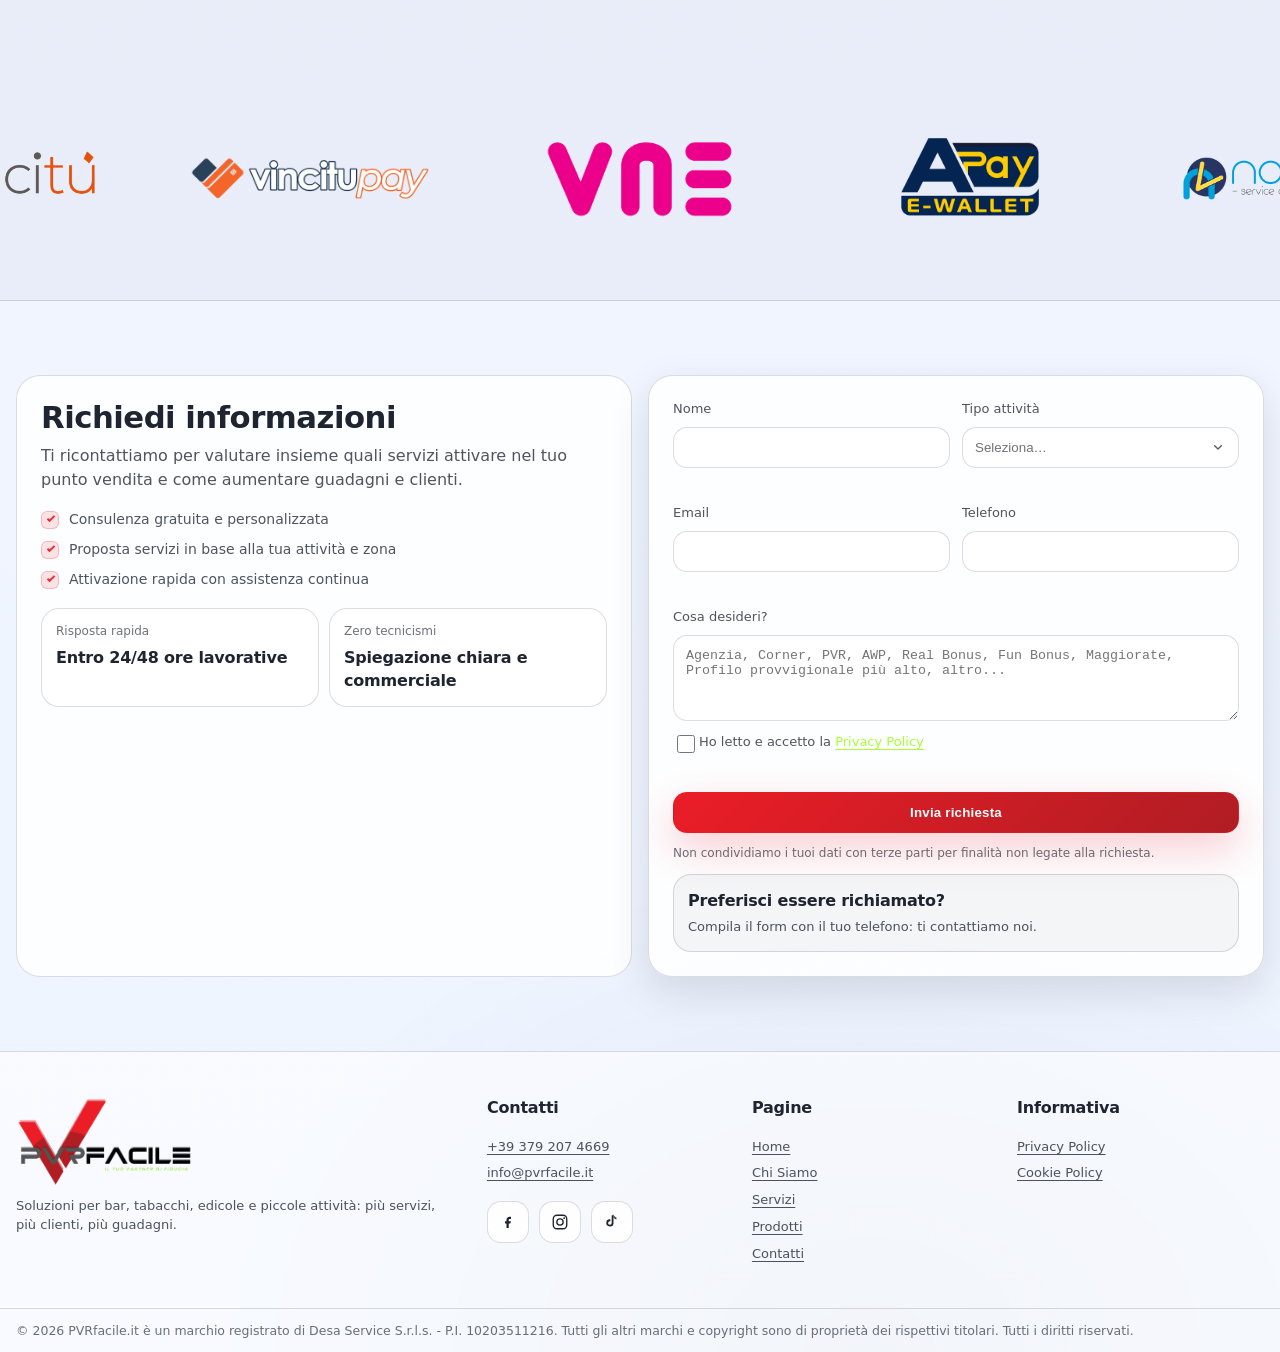
==== commit 72334082: "Menu e footer: link Prodotti; Prodotti: griglia 2 colonne + nuovo AWP/VLT; Partner ufficiali: vne/ap" ====
--- a/index.html
+++ b/index.html
@@ -30,6 +30,7 @@
         <nav class="nav" aria-label="Navigazione principale">
           <a class="nav__link" href="./chi-siamo.html">Chi Siamo</a>
           <a class="nav__link" href="./servizi.html">Servizi</a>
+          <a class="nav__link" href="#prodotti">Prodotti</a>
           <a class="nav__link" href="#come-funziona">Come funziona</a>
           <a class="btn btn--sm btn--primary" href="#contatti">Richiedi informazioni</a>
         </nav>
@@ -74,6 +75,7 @@
       <div class="mobile-nav" data-mobile-nav hidden>
         <a class="mobile-nav__link" href="./chi-siamo.html">Chi Siamo</a>
         <a class="mobile-nav__link" href="./servizi.html">Servizi</a>
+        <a class="mobile-nav__link" href="#prodotti">Prodotti</a>
         <a class="mobile-nav__link" href="#come-funziona">Come funziona</a>
         <a class="btn btn--primary" href="#contatti">Diventa partner</a>
       </div>
@@ -81,7 +83,7 @@
     <section class="news" aria-label="Ultima news">
       <div class="container news__inner">
         <span class="news__dot" aria-hidden="true"></span>
-        <span class="news__text">Bonus 1000€ </span>
+        <span class="news__text">PROMO PVR: Se decidi di passare con NOI i primi 50 iscritti riceveranno 20€ di Real Bonus!</span>
       </div>
     </section>
     <main id="contenuto">
@@ -279,10 +281,10 @@
           <div class="section__head reveal">
             <h2 class="section__title">Prodotti</h2>
             <p class="section__subtitle">
-              Con PVRFACILE puoi portare nel tuo punto vendita soluzioni affidabili nel mondo gaming e nei servizi digitali più richiesti.
+              Con PVRfacile puoi portare nel tuo punto vendita soluzioni affidabili nel mondo gaming e nei servizi digitali più richiesti.
             </p>
           </div>
-          <div class="grid-3">
+          <div class="grid-2">
             <article class="partner reveal">
               <div class="product__row">
                 <div class="product__copy">
@@ -291,15 +293,15 @@
                     Attivazione PVR, Corner e Agenzie nel mondo gaming: scommesse sportive, casino, virtual games e lotterie.
                   </p>
                   <ul class="product__checks" aria-label="Elementi chiave">
-                    <li>Più entrate per ogni operazione</li>
-                    <li>Più passaggio e fidelizzazione</li>
-                    <li>Servizi attivabili in tempi rapidi</li>
+                    <li>Attivazione rapida e a costo zero</li>
+                    <li>Marketing e assistenza continua</li>
+                    <li>Bonus alla registrazione e ricorrenti</li>
                   </ul>
                 </div>
                 <div class="product__media">
                   <img
                     class="product__img"
-                    src="./imgs/photos/vincitu/agenzie/attivita/interno.jpeg"
+                    src="./imgs/photos/vincitu/esterno-con-tv-modificata.png"
                     alt="Interno attività Vincitu"
                     loading="lazy"
                     decoding="async"
@@ -316,15 +318,15 @@
                     SPID, POS e altri servizi digitali.
                   </p>
                   <ul class="product__checks" aria-label="Elementi chiave">
-                    <li>Più entrate per ogni operazione</li>
-                    <li>Più passaggio e fidelizzazione</li>
-                    <li>Servizi attivabili in tempi rapidi</li>
+                    <li>Attivazione a costo zero</li>
+                    <li>Servizi sempre aggiornati</li>
+                    <li>E-Wallet integrato</li>
                   </ul>
                 </div>
                 <div class="product__media">
                   <img
                     class="product__img"
-                    src="./imgs/photos/vincitupay/attivita/postazioni-clienti.jpeg"
+                    src="./imgs/photos/vincitupay/attivita/postazioni-modificata.png"
                     alt="Postazioni VincituPay in attività"
                     loading="lazy"
                     decoding="async"
@@ -340,14 +342,14 @@
                     Un Self di nuova generazione con strumenti e software integrati per la completa autonomia del cliente.
                   </p>
                   <ul class="product__checks" aria-label="Elementi chiave">
-                    <li>Più entrate per ogni operazione</li>
-                    <li>Più passaggio e fidelizzazione</li>
-                    <li>Servizi attivabili in tempi rapidi</li>
+                    <li>Un operatore in più senza costi</li>
+                    <li>Una vetrina per il tuo negozio</li>
+                    <li>Design semplice e funzionale</li>
                   </ul>
                 </div>
-                <div class="product__media product__media--tall">
+                <div class="product__media">
                   <img
-                    class="product__img product__img--contain"
+                    class="product__img"
                     src="./imgs/device/cassa-aura-2.0.png"
                     alt="Cassa Aura 2.0"
                     loading="lazy"
@@ -356,6 +358,30 @@
                 </div>
               </div>
 
+            </article>
+            <article class="partner reveal">
+              <div class="product__row">
+                <div class="product__copy">
+                  <h3 class="partner__title">AWP/VLT</h3>
+                  <p class="partner__subtitle">
+                    Soluzioni AWP/VLT per completare l’offerta gaming e aumentare il traffico nel punto vendita.
+                  </p>
+                  <ul class="product__checks" aria-label="Elementi chiave">
+                    <li>Incremento del passaggio in negozio</li>
+                    <li>Gestione e supporto operativo dedicato</li>
+                    <li>Attivazione rapida e accompagnata</li>
+                  </ul>
+                </div>
+                <div class="product__media">
+                  <img
+                    class="product__img"
+                    src="./imgs/device/awp.png"
+                    alt="Esempio area gaming AWP/VLT"
+                    loading="lazy"
+                    decoding="async"
+                  />
+                </div>
+              </div>
             </article>
           </div>
         </div>
@@ -420,6 +446,20 @@
               <img
                 class="logo-slider__logo"
                 src="./imgs/partners/vincitupay-logo.png"
+                alt=""
+                loading="lazy"
+                decoding="async"
+              />
+              <img
+                class="logo-slider__logo"
+                src="./imgs/partners/vne-logo.png"
+                alt=""
+                loading="lazy"
+                decoding="async"
+              />
+              <img
+                class="logo-slider__logo"
+                src="./imgs/partners/apay-logo.png"
                 alt=""
                 loading="lazy"
                 decoding="async"
@@ -433,7 +473,7 @@
               />
             </div>
             <div class="sr-only">
-              Partner ufficiali: Vincitu, VincituPay e NovaPay.
+              Partner ufficiali: Vincitu, VincituPay, VNE, APay e NovaPay.
             </div>
           </div>
         </div>
@@ -505,7 +545,7 @@
                     class="field__input"
                     name="desideri"
                     rows="4"
-                    placeholder="Agenzia, Corner, PVR, Real Bonus, Fun Bonus, Maggiorate, Profilo provvigionale più alto, altro..."
+                    placeholder="Agenzia, Corner, PVR, AWP, Real Bonus, Fun Bonus, Maggiorate, Profilo provvigionale più alto, altro..."
                   ></textarea>
                 </label>
                 <label class="field field--checkbox">
@@ -592,6 +632,7 @@
           <a class="footer__link" href="#top">Home</a>
           <a class="footer__link" href="./chi-siamo.html">Chi Siamo</a>
           <a class="footer__link" href="./servizi.html">Servizi</a>
+          <a class="footer__link" href="#prodotti">Prodotti</a>
           <a class="footer__link" href="#contatti">Contatti</a>
         </div>
         <div class="footer__col" id="privacy">
@@ -721,15 +762,15 @@
       if (mockupImg && mockupPrev && mockupNext) {
         const graphics = [
           {
-            src: "./imgs/graphics/a4-grafica-pubblicita.png",
+            src: "/imgs/photos/vincitu/interno-modificata.png",
             alt: "Grafica pubblicitaria servizi per il punto vendita"
           },
           {
-            src: "./imgs/graphics/a4-grafica-tecnologia.png",
+            src: "./imgs/photos/vincitu/esterno-modificata.png",
             alt: "Grafica tecnologia e servizi per il punto vendita"
           },
           {
-            src: "./imgs/photos/vincitu/agenzie/attivita/interno.jpeg",
+            src: "./imgs/photos/vincitu/attivita/interno-modificata.png",
             alt: "Interno attività Vincitu"
           }
         ];
@@ -753,6 +794,11 @@
           mockupImg.classList.add("is-fading");
           window.setTimeout(() => {
             const done = () => {
+              const w = mockupImg.naturalWidth;
+              const h = mockupImg.naturalHeight;
+              if (mediaEl && w > 0 && h > 0) {
+                mediaEl.style.aspectRatio = `${w} / ${h}`;
+              }
               mockupImg.classList.remove("is-fading");
               mockupImg.removeEventListener("load", done);
             };
@@ -840,16 +886,59 @@
         const reduce = window.matchMedia("(prefers-reduced-motion: reduce)").matches;
         const isSmall = window.matchMedia("(max-width: 1024px)").matches;
         if (reduce || !isSmall) return;
+        slider.style.scrollBehavior = "auto";
         const items = Array.from(track.querySelectorAll(".logo-slider__logo"));
         if (items.length < 2) return;
         let idx = 0;
         let timer = 0;
         let paused = false;
+        let animRaf = 0;
+        const stopAnim = () => {
+          if (animRaf) window.cancelAnimationFrame(animRaf);
+          animRaf = 0;
+        };
+        const animateScrollTo = (targetLeft) => {
+          stopAnim();
+          const startLeft = slider.scrollLeft;
+          const maxLeft = Math.max(0, slider.scrollWidth - slider.clientWidth);
+          const clampedTarget = Math.max(0, Math.min(maxLeft, targetLeft));
+          const dist = Math.abs(clampedTarget - startLeft);
+          if (dist < 1) {
+            slider.scrollLeft = clampedTarget;
+            return;
+          }
+
+          const prevSnap = slider.style.scrollSnapType;
+          slider.style.scrollSnapType = "none";
+
+          const duration = Math.max(650, Math.min(1200, dist * 0.95));
+          const startTs = performance.now();
+          const easeInOutCubic = (t) => (t < 0.5 ? 4 * t * t * t : 1 - Math.pow(-2 * t + 2, 3) / 2);
+
+          const step = (ts) => {
+            if (paused) {
+              animRaf = window.requestAnimationFrame(step);
+              return;
+            }
+            const p = Math.min(1, (ts - startTs) / duration);
+            const e = easeInOutCubic(p);
+            slider.scrollLeft = startLeft + (clampedTarget - startLeft) * e;
+            if (p < 1) {
+              animRaf = window.requestAnimationFrame(step);
+            } else {
+              animRaf = 0;
+              slider.scrollLeft = clampedTarget;
+              slider.style.scrollSnapType = prevSnap;
+            }
+          };
+          animRaf = window.requestAnimationFrame(step);
+        };
+
         const scrollToIdx = (i) => {
           const el = items[i];
           if (!el) return;
           const left = el.offsetLeft + el.offsetWidth / 2 - slider.clientWidth / 2;
-          slider.scrollTo({ left: Math.max(0, left), behavior: "smooth" });
+          animateScrollTo(left);
         };
         const start = () => {
           stop();
@@ -857,20 +946,66 @@
             if (paused) return;
             idx = (idx + 1) % items.length;
             scrollToIdx(idx);
-          }, 2600);
+          }, 3200);
         };
         const stop = () => {
           if (timer) window.clearInterval(timer);
           timer = 0;
         };
+        const getClosestIndex = () => {
+          const center = slider.scrollLeft + slider.clientWidth / 2;
+          let best = 0;
+          let bestDist = Infinity;
+          items.forEach((el, i) => {
+            const elCenter = el.offsetLeft + el.offsetWidth / 2;
+            const d = Math.abs(elCenter - center);
+            if (d < bestDist) {
+              bestDist = d;
+              best = i;
+            }
+          });
+          return best;
+        };
+        let raf = 0;
+        slider.addEventListener("scroll", () => {
+          if (raf) return;
+          raf = window.requestAnimationFrame(() => {
+            raf = 0;
+            idx = getClosestIndex();
+          });
+        });
         slider.addEventListener("mouseenter", () => (paused = true));
         slider.addEventListener("mouseleave", () => (paused = false));
-        slider.addEventListener("touchstart", () => (paused = true), { passive: true });
+        slider.addEventListener("touchstart", () => {
+          paused = true;
+          stopAnim();
+        }, { passive: true });
         slider.addEventListener("touchend", () => (paused = false), { passive: true });
         document.addEventListener("visibilitychange", () => (paused = document.hidden));
+        // Assicura che il primo logo sia ben visibile all'avvio
+        slider.scrollTo({ left: 0, behavior: "auto" });
+        idx = 0;
         start();
       };
       initPartnerLogosAutoplay();
+
+      const initProductMediaRatios = () => {
+        const medias = Array.from(document.querySelectorAll("#prodotti .product__media"));
+        medias.forEach((media) => {
+          const img = media.querySelector("img");
+          if (!img) return;
+          const apply = () => {
+            const w = img.naturalWidth;
+            const h = img.naturalHeight;
+            if (w > 0 && h > 0) {
+              media.style.aspectRatio = `${w} / ${h}`;
+            }
+          };
+          img.addEventListener("load", apply);
+          if (img.complete) apply();
+        });
+      };
+      initProductMediaRatios();
 
       const revealEls = Array.from(document.querySelectorAll(".reveal"));
       const prefersReducedMotion = window.matchMedia("(prefers-reduced-motion: reduce)").matches;
--- a/styles.css
+++ b/styles.css
@@ -365,8 +365,36 @@
 .news__text {
   font-size: 15px;
   font-weight: 900;
-}
-
+  background: linear-gradient(90deg, rgba(235, 29, 39, 0.95), rgba(158, 255, 31, 0.95), rgba(0, 27, 61, 0.9));
+  background-size: 220% 100%;
+  -webkit-background-clip: text;
+  background-clip: text;
+  color: transparent;
+  animation: news-gradient 4.8s ease-in-out infinite;
+}
+
+.news__text:hover {
+  animation-duration: 2.8s;
+}
+
+@keyframes news-gradient {
+  0% {
+    background-position: 0% 50%;
+  }
+  50% {
+    background-position: 100% 50%;
+  }
+  100% {
+    background-position: 0% 50%;
+  }
+}
+
+@media (prefers-reduced-motion: reduce) {
+  .news__text {
+    animation: none;
+    background-size: 100% 100%;
+  }
+}
 .news + .hero {
   padding-top: 0;
 }
@@ -860,6 +888,7 @@
   overflow: hidden;
   border: 1px solid var(--line);
   background: var(--card);
+  aspect-ratio: 16 / 10;
 }
 
 .mockup__controls {
@@ -872,10 +901,8 @@
 .mockup__img {
   display: block;
   width: 100%;
-  height: auto;
-  aspect-ratio: 16/15;
-  object-fit: contain;
-  background: rgba(255, 255, 255, 0.6);
+  height: 100%;
+  object-fit: cover;
   transition: opacity 220ms ease;
 }
 
@@ -1087,18 +1114,24 @@
   .logo-slider {
     overflow-x: auto;
     -webkit-overflow-scrolling: touch;
-  }
+    justify-content: flex-start;
+    -ms-overflow-style: none;
+    scrollbar-width: none;
+    scroll-snap-type: x mandatory;
+    scroll-padding: 6px;
+  }
+  .logo-slider::-webkit-scrollbar { display: none; }
   .logo-slider__track {
     flex-wrap: nowrap;
-    gap: 22px;
+    gap: 36px;
     width: max-content;
-    scroll-snap-type: x mandatory;
     padding: 8px 6px;
   }
   .logo-slider__logo {
     width: clamp(180px, 72vw, 260px);
     height: auto;
     scroll-snap-align: center;
+    scroll-snap-stop: always;
     flex: 0 0 auto;
   }
 }
@@ -1107,18 +1140,24 @@
   .logo-slider {
     overflow-x: auto;
     -webkit-overflow-scrolling: touch;
-  }
+    justify-content: flex-start;
+    -ms-overflow-style: none;
+    scrollbar-width: none;
+    scroll-snap-type: x mandatory;
+    scroll-padding: 6px;
+  }
+  .logo-slider::-webkit-scrollbar { display: none; }
   .logo-slider__track {
     flex-wrap: nowrap;
-    gap: 22px;
+    gap: 38px;
     width: max-content;
-    scroll-snap-type: x mandatory;
     padding: 8px 6px;
   }
   .logo-slider__logo {
     width: clamp(200px, 48vw, 300px);
     height: auto;
     scroll-snap-align: center;
+    scroll-snap-stop: always;
     flex: 0 0 auto;
   }
 }
@@ -1638,7 +1677,7 @@
 
 .product__row {
   display: grid;
-  grid-template-columns: 1fr 190px;
+  grid-template-columns: 1fr 260px;
   gap: 14px;
   align-items: center;
 }
@@ -1650,16 +1689,16 @@
 
 .product__media {
   width: 100%;
-  height: 140px;
   border-radius: 18px;
   border: 1px solid var(--line);
   background: var(--surface);
   overflow: hidden;
   align-self: center;
+  aspect-ratio: 4 / 3;
 }
 
 .product__media--tall {
-  height: 210px;
+  aspect-ratio: 4 / 3;
 }
 
 .product__img {
@@ -1668,11 +1707,6 @@
   object-fit: cover;
   object-position: center;
   display: block;
-}
-
-.product__img--contain {
-  object-fit: contain;
-  background: var(--surface);
 }
 
 .product__checks {
@@ -1725,7 +1759,7 @@
 }
 
 #prodotti .product__media {
-  height: 210px;
+  aspect-ratio: 4 / 3;
 }
 
 #prodotti .product__img {
@@ -1737,7 +1771,7 @@
 }
 
 #prodotti .product__media--tall {
-  height: 315px;
+  aspect-ratio: 4 / 3;
 }
 
 @media (prefers-reduced-motion: reduce) {
@@ -2250,10 +2284,10 @@
     grid-template-columns: 1fr;
   }
   .product__media {
-    height: 220px;
+    aspect-ratio: 4 / 3;
   }
   .product__media--tall {
-    height: 330px;
+    aspect-ratio: 4 / 3;
   }
   .product__row {
     grid-template-columns: 1fr;
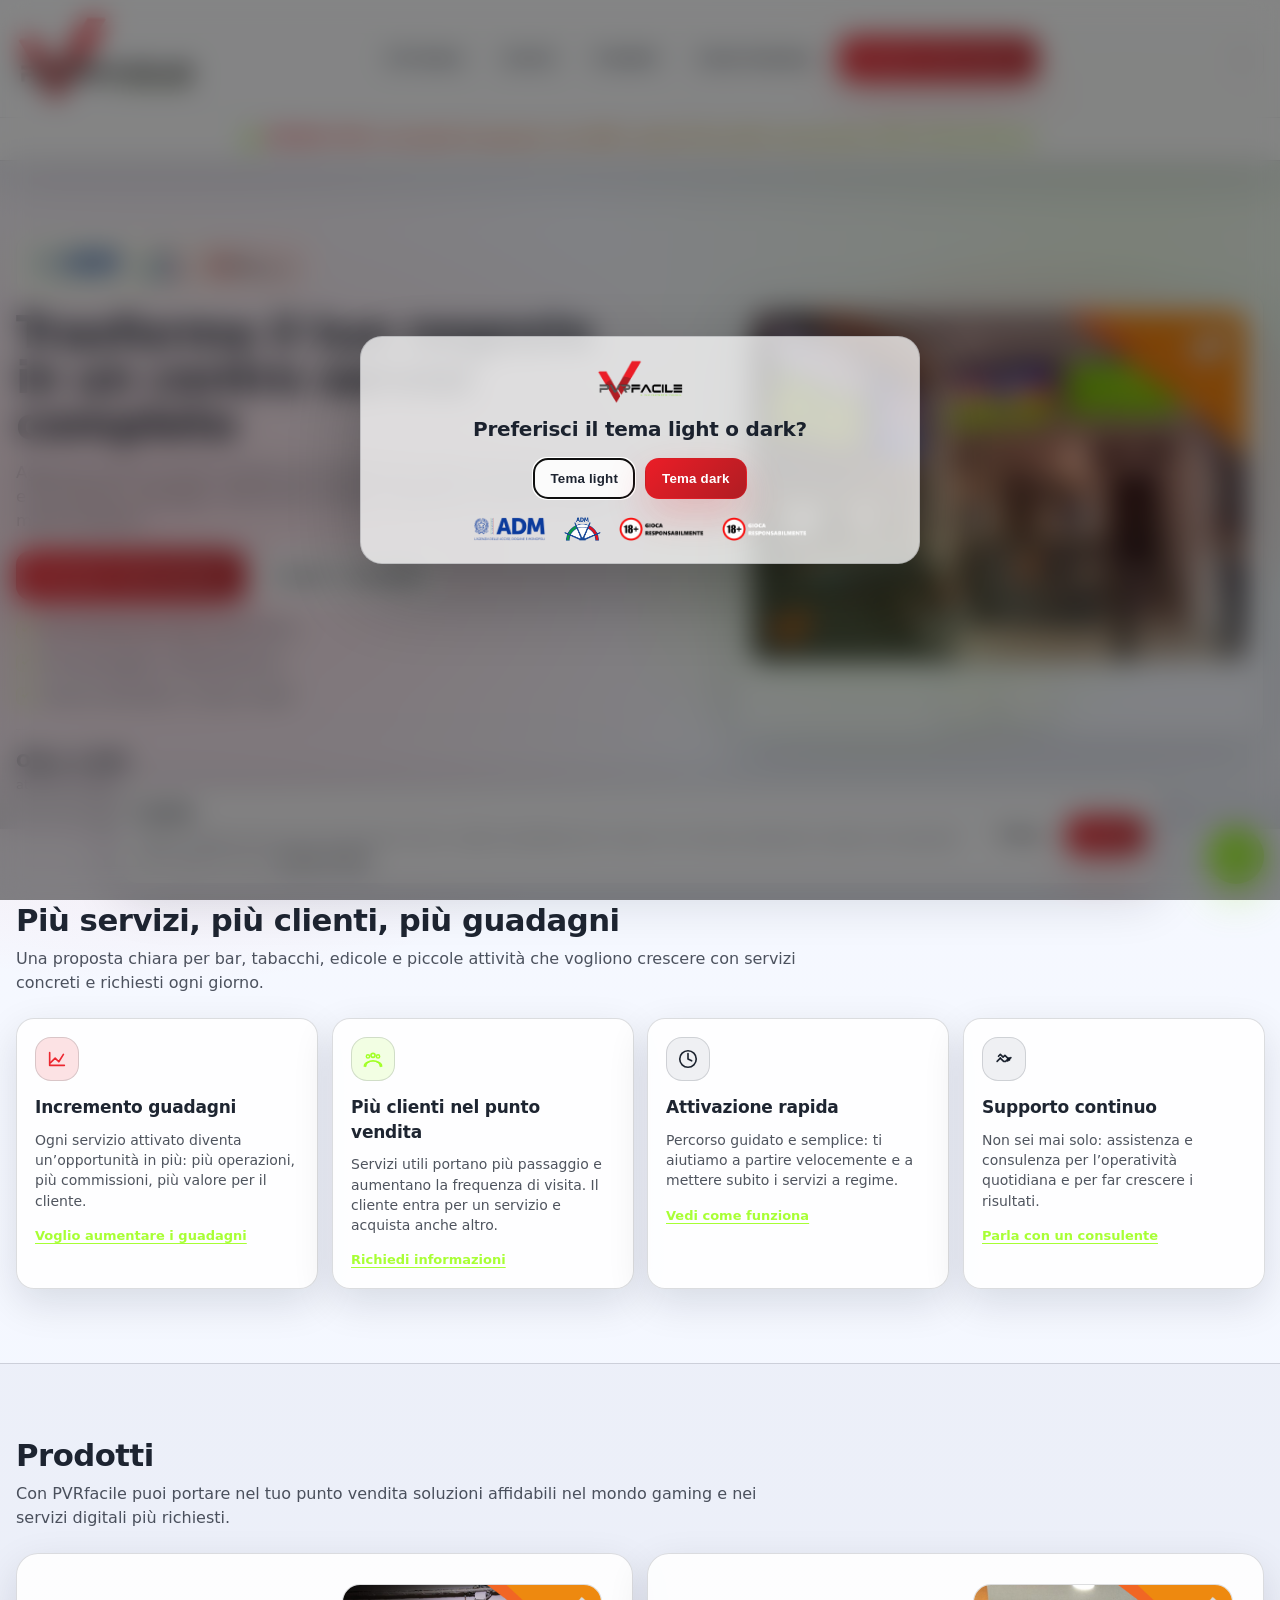
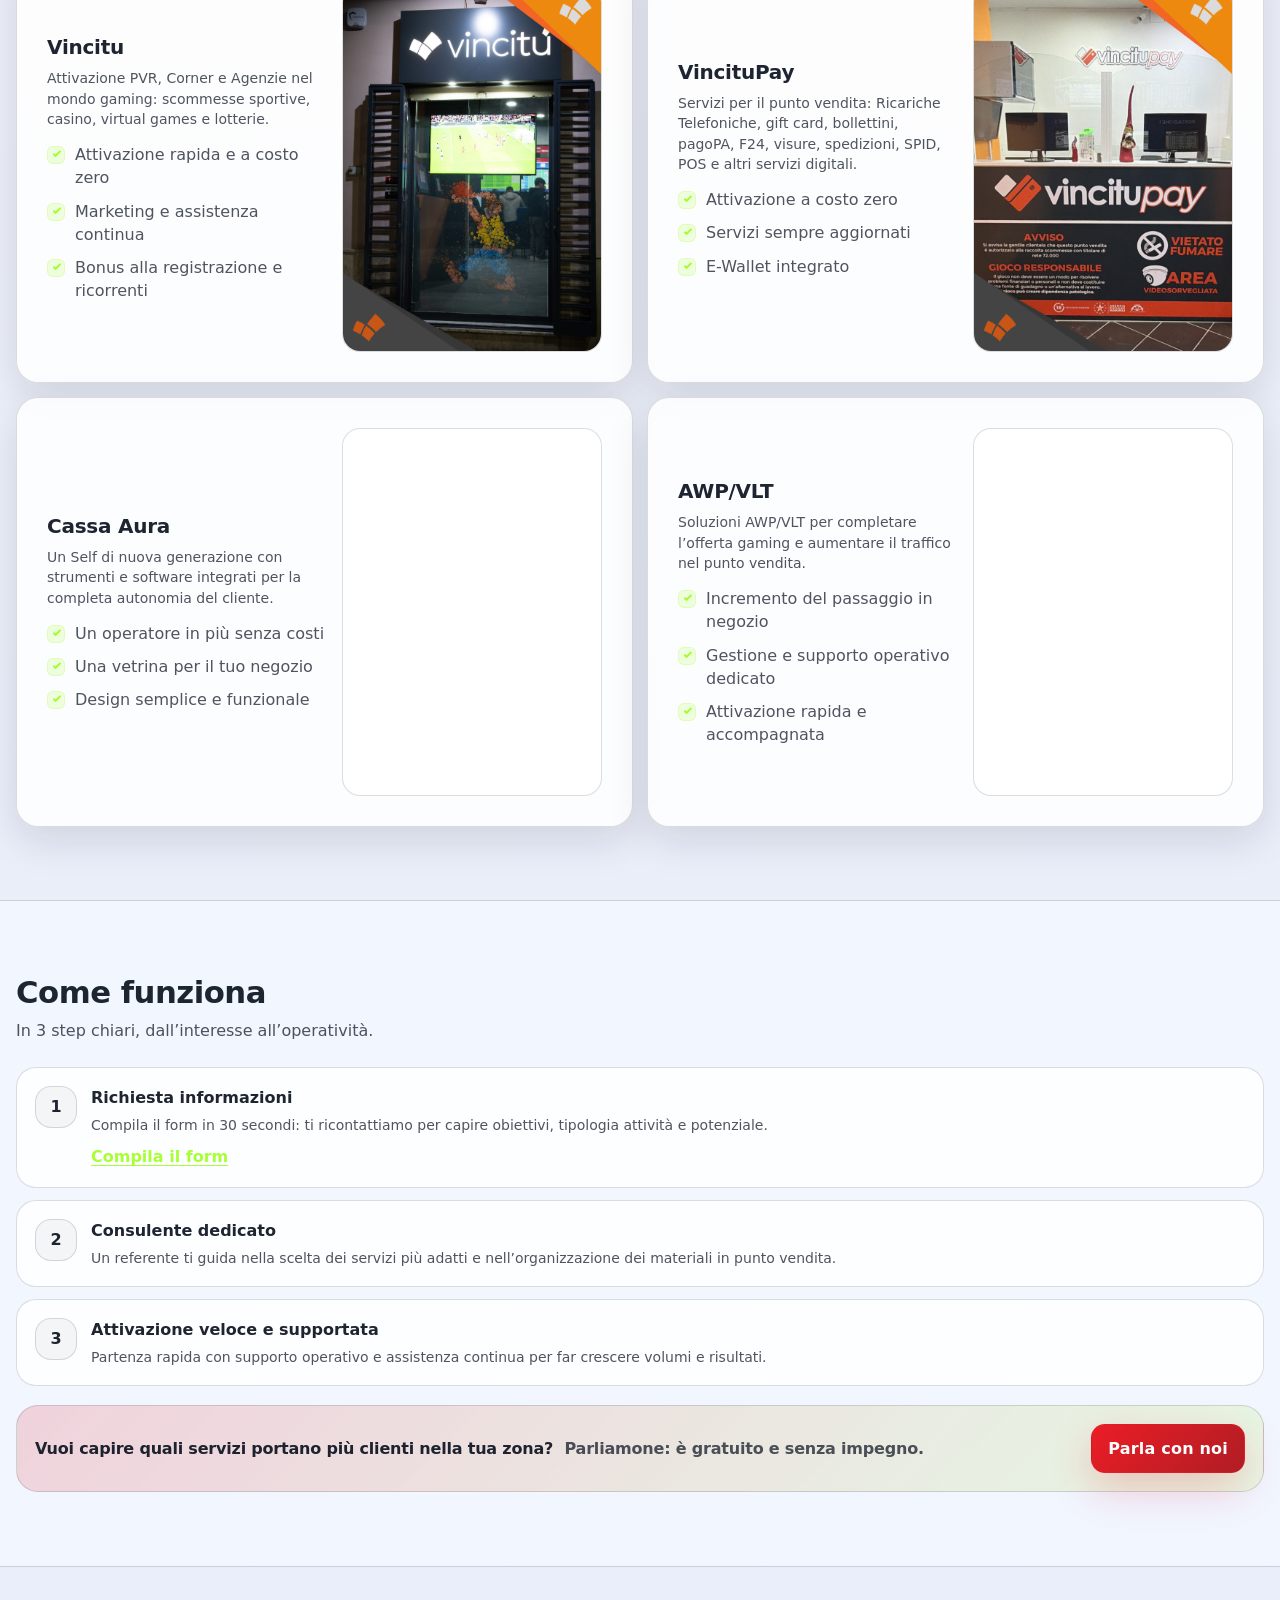
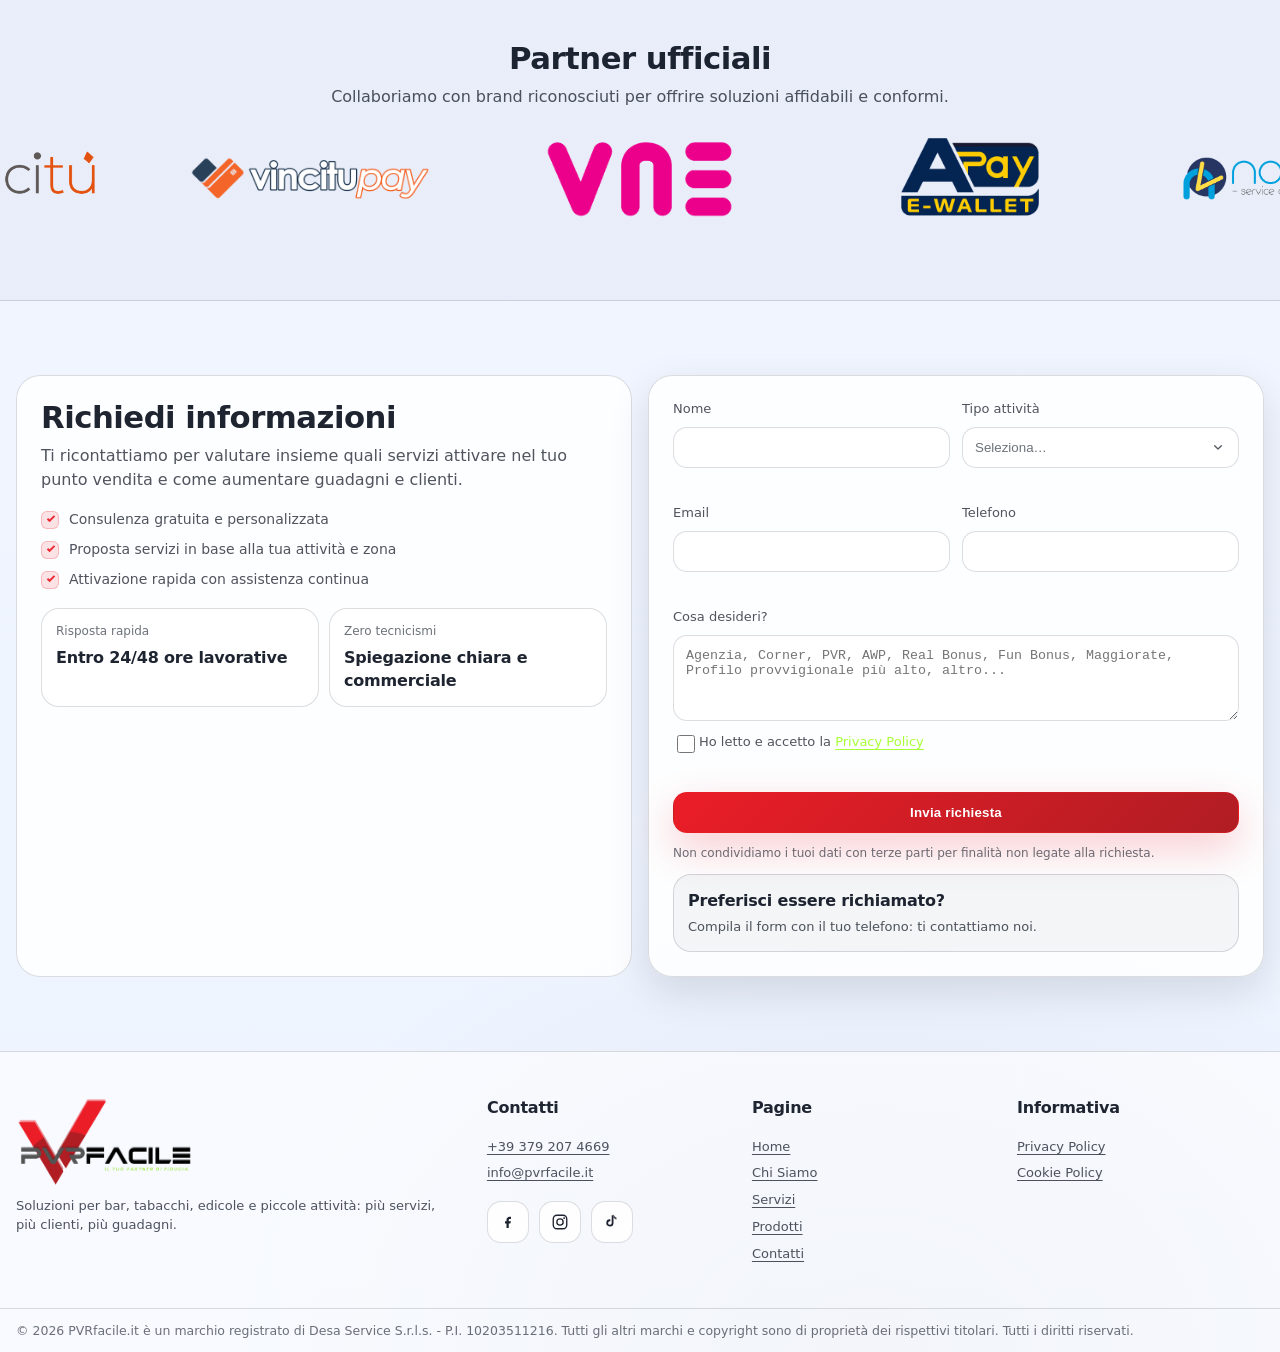
==== commit bc7e1c29: "Cookie banner: rimosso link Privacy Policy; popup tema (modal blur) e integrazioni; fix UI vari" ====
--- a/index.html
+++ b/index.html
@@ -16,6 +16,43 @@
   </head>
   <body>
     <a class="skip-link" href="#contenuto">Vai al contenuto</a>
+    <div class="theme-modal" data-theme-modal role="dialog" aria-modal="true" aria-label="Seleziona tema" hidden>
+      <div class="theme-modal__card">
+        <img
+          class="theme-modal__brand"
+          src="./imgs/logos/pvrfacile-horizontal-red-dark-theme-logo.png"
+          alt="PVRFACILE"
+          width="176"
+          height="44"
+          loading="eager"
+          decoding="async"
+        />
+        <h2 class="theme-modal__title">Preferisci il tema light o dark?</h2>
+        <div class="theme-modal__actions" aria-label="Scelta tema">
+          <button class="btn btn--ghost" type="button" data-theme-choice="light">Tema light</button>
+          <button class="btn btn--primary" type="button" data-theme-choice="dark">Tema dark</button>
+        </div>
+        <div class="theme-modal__logos" aria-label="Loghi istituzionali">
+          <img class="pill__logo pill__logo--mono" src="./imgs/institutional/adm-logo.png" alt="ADM" loading="lazy" decoding="async" />
+          <img class="pill__logo pill__logo--mono" src="./imgs/institutional/adm-timone-logo.png" alt="ADM - Timone" loading="lazy" decoding="async" />
+          <img
+            class="pill__logo pill__logo--gioca pill__logo--light"
+            src="./imgs/institutional/gioca-responsabilmente-black-logo.png"
+            alt="Gioca responsabilmente"
+            loading="lazy"
+            decoding="async"
+          />
+          <img
+            class="pill__logo pill__logo--gioca pill__logo--dark"
+            src="./imgs/institutional/gioca-responsabilmente-white-logo.png"
+            alt=""
+            aria-hidden="true"
+            loading="lazy"
+            decoding="async"
+          />
+        </div>
+      </div>
+    </div>
     <header class="header">
       <div class="container header__inner">
         <a class="brand" href="#top" aria-label="Vai all'inizio pagina">
@@ -662,28 +699,66 @@
           img.src = logoSrc;
         });
       };
-      const applyTheme = (theme) => {
+      const applyTheme = (theme, persist = true) => {
         document.documentElement.setAttribute("data-theme", theme);
-        try {
-          localStorage.setItem("theme", theme);
-        } catch {}
+        if (persist) {
+          try {
+            localStorage.setItem("theme", theme);
+          } catch {}
+        }
         if (themeMeta) themeMeta.setAttribute("content", theme === "dark" ? "#001B3D" : "#FFFFFF");
         setLogoForTheme(theme);
       };
-      const getInitialTheme = () => {
+      const getSavedTheme = () => {
         try {
           const saved = localStorage.getItem("theme");
-          if (saved === "dark" || saved === "light") return saved;
-        } catch {}
+          return saved === "dark" || saved === "light" ? saved : null;
+        } catch {
+          return null;
+        }
+      };
+      const getInitialTheme = () => {
         return window.matchMedia && window.matchMedia("(prefers-color-scheme: dark)").matches ? "dark" : "light";
       };
-      applyTheme(getInitialTheme());
+      const savedTheme = getSavedTheme();
+      applyTheme(savedTheme ?? getInitialTheme(), Boolean(savedTheme));
       if (themeToggle) {
         themeToggle.addEventListener("click", () => {
           const current = document.documentElement.getAttribute("data-theme") === "dark" ? "dark" : "light";
           applyTheme(current === "dark" ? "light" : "dark");
         });
       }
+
+      const initThemeModal = () => {
+        if (savedTheme === "dark" || savedTheme === "light") return;
+        const modal = document.querySelector("[data-theme-modal]");
+        if (!modal) return;
+        modal.hidden = false;
+        document.documentElement.classList.add("theme-modal-open");
+        document.body.classList.add("theme-modal-open");
+        const buttons = Array.from(modal.querySelectorAll("[data-theme-choice]"));
+        const close = () => {
+          modal.hidden = true;
+          document.documentElement.classList.remove("theme-modal-open");
+          document.body.classList.remove("theme-modal-open");
+        };
+        const choose = (theme) => {
+          applyTheme(theme);
+          close();
+        };
+        buttons.forEach((b) =>
+          b.addEventListener("click", () => choose(b.getAttribute("data-theme-choice") === "dark" ? "dark" : "light"))
+        );
+        const onKey = (e) => {
+          if (e.key === "Escape") return;
+          if (e.key === "Tab") return;
+          if (e.key === "ArrowLeft") choose("light");
+          if (e.key === "ArrowRight") choose("dark");
+        };
+        modal.addEventListener("keydown", onKey);
+        buttons[0]?.focus();
+      };
+      initThemeModal();
 
       const COOKIE_KEY = "pvr_cookie_consent";
       const getCookieConsent = () => {
@@ -721,7 +796,6 @@
               </div>
             </div>
             <div class="cookie-banner__actions">
-              <a class="cookie-banner__link" href="./privacy.html">Privacy Policy</a>
               <button class="btn btn--ghost btn--sm" type="button" data-cookie-reject>Rifiuta</button>
               <button class="btn btn--primary btn--sm" type="button" data-cookie-accept>Accetta</button>
             </div>
@@ -982,7 +1056,6 @@
         }, { passive: true });
         slider.addEventListener("touchend", () => (paused = false), { passive: true });
         document.addEventListener("visibilitychange", () => (paused = document.hidden));
-        // Assicura che il primo logo sia ben visibile all'avvio
         slider.scrollTo({ left: 0, behavior: "auto" });
         idx = 0;
         start();
--- a/styles.css
+++ b/styles.css
@@ -395,6 +395,70 @@
     background-size: 100% 100%;
   }
 }
+
+html.theme-modal-open,
+body.theme-modal-open {
+  overflow: hidden;
+}
+
+.theme-modal {
+  position: fixed;
+  inset: 0;
+  z-index: 9999;
+  display: grid;
+  place-items: center;
+  padding: 18px;
+  background: rgba(0, 0, 0, 0.48);
+  backdrop-filter: blur(14px);
+  -webkit-backdrop-filter: blur(14px);
+}
+
+.theme-modal__card {
+  width: min(560px, 100%);
+  border-radius: 22px;
+  border: 1px solid var(--line);
+  background: color-mix(in srgb, var(--surface) 86%, transparent);
+  box-shadow: 0 30px 80px rgba(0, 0, 0, 0.28);
+  padding: 22px;
+  text-align: center;
+}
+
+.theme-modal__brand {
+  height: 44px;
+  width: auto;
+  display: block;
+  margin: 0 auto 12px auto;
+}
+
+.theme-modal__title {
+  margin: 0;
+  font-size: 20px;
+  letter-spacing: -0.25px;
+}
+
+.theme-modal__actions {
+  margin-top: 14px;
+  display: flex;
+  justify-content: center;
+  gap: 10px;
+  flex-wrap: wrap;
+}
+
+.theme-modal__logos {
+  margin-top: 18px;
+  display: flex;
+  flex-wrap: wrap;
+  justify-content: center;
+  gap: 18px;
+  align-items: center;
+}
+
+.theme-modal__logos img {
+  height: 24px;
+  width: auto;
+  object-fit: contain;
+  display: block;
+}
 .news + .hero {
   padding-top: 0;
 }
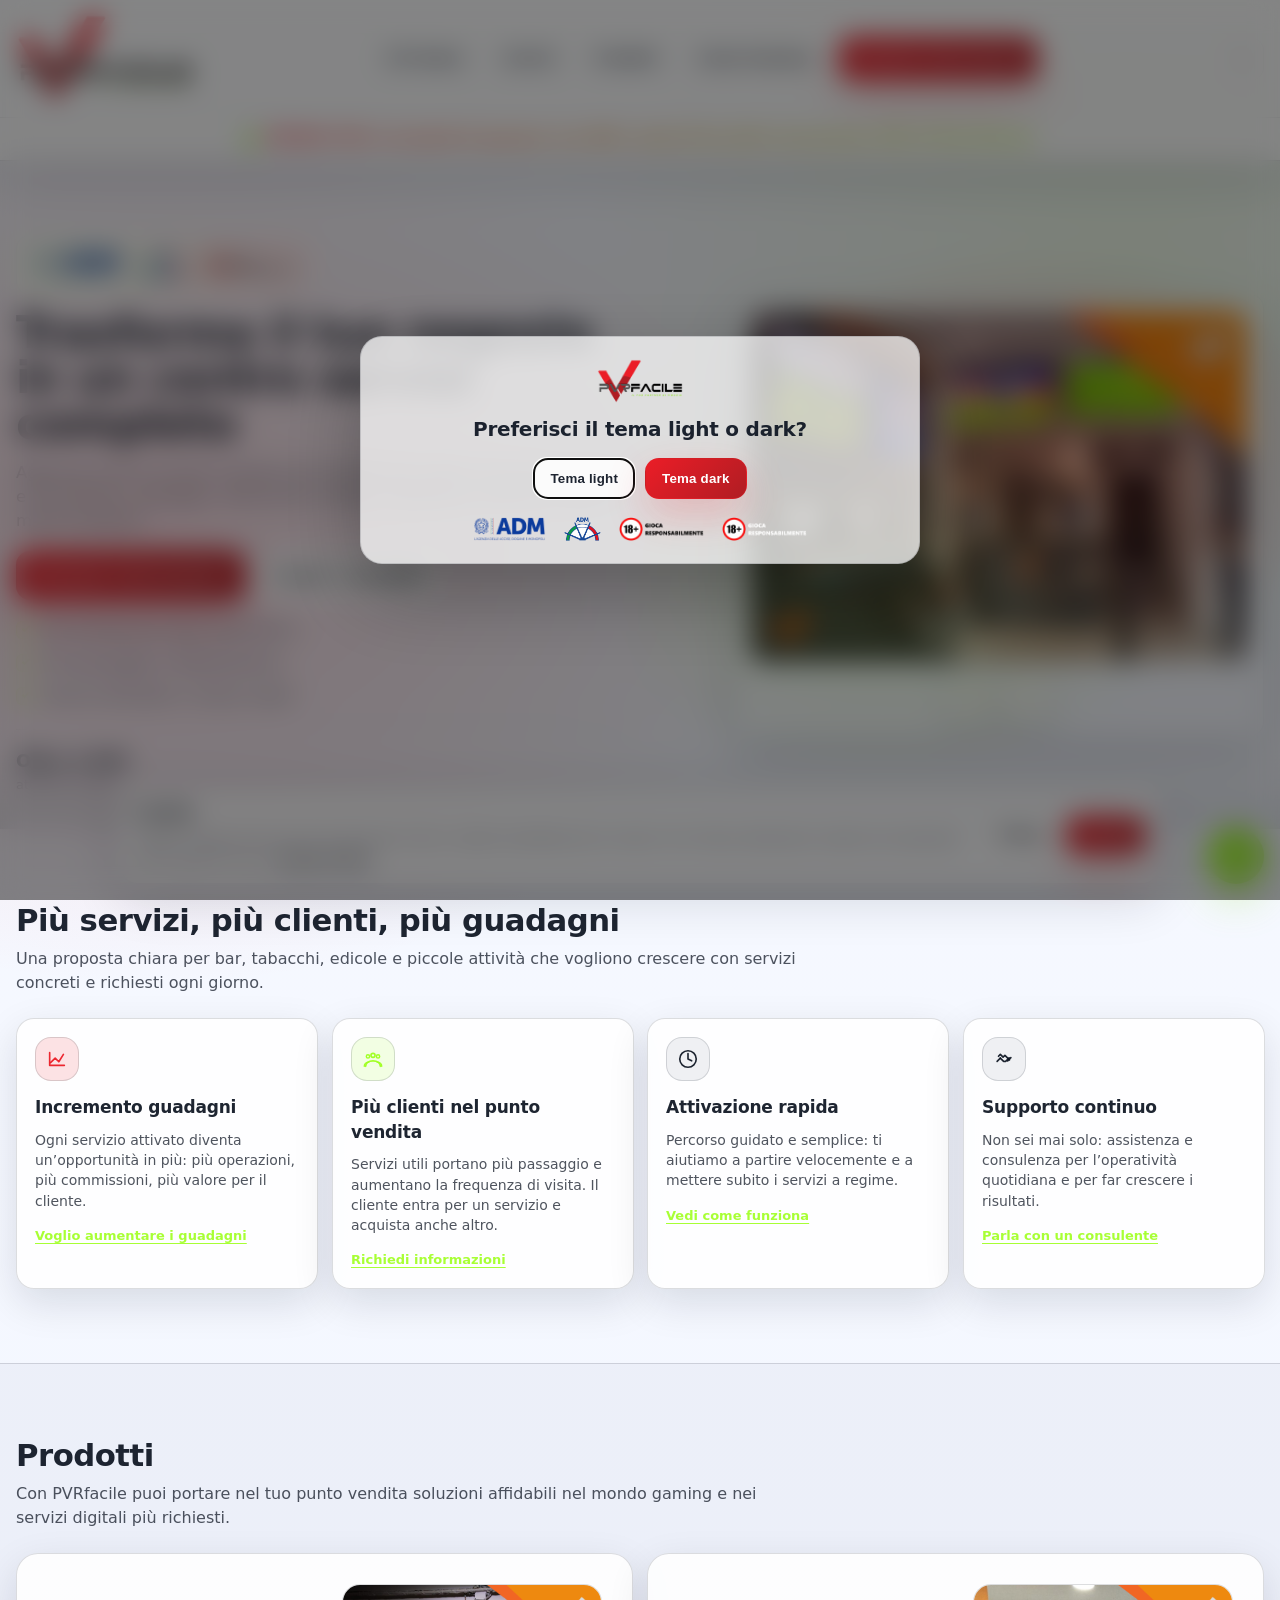
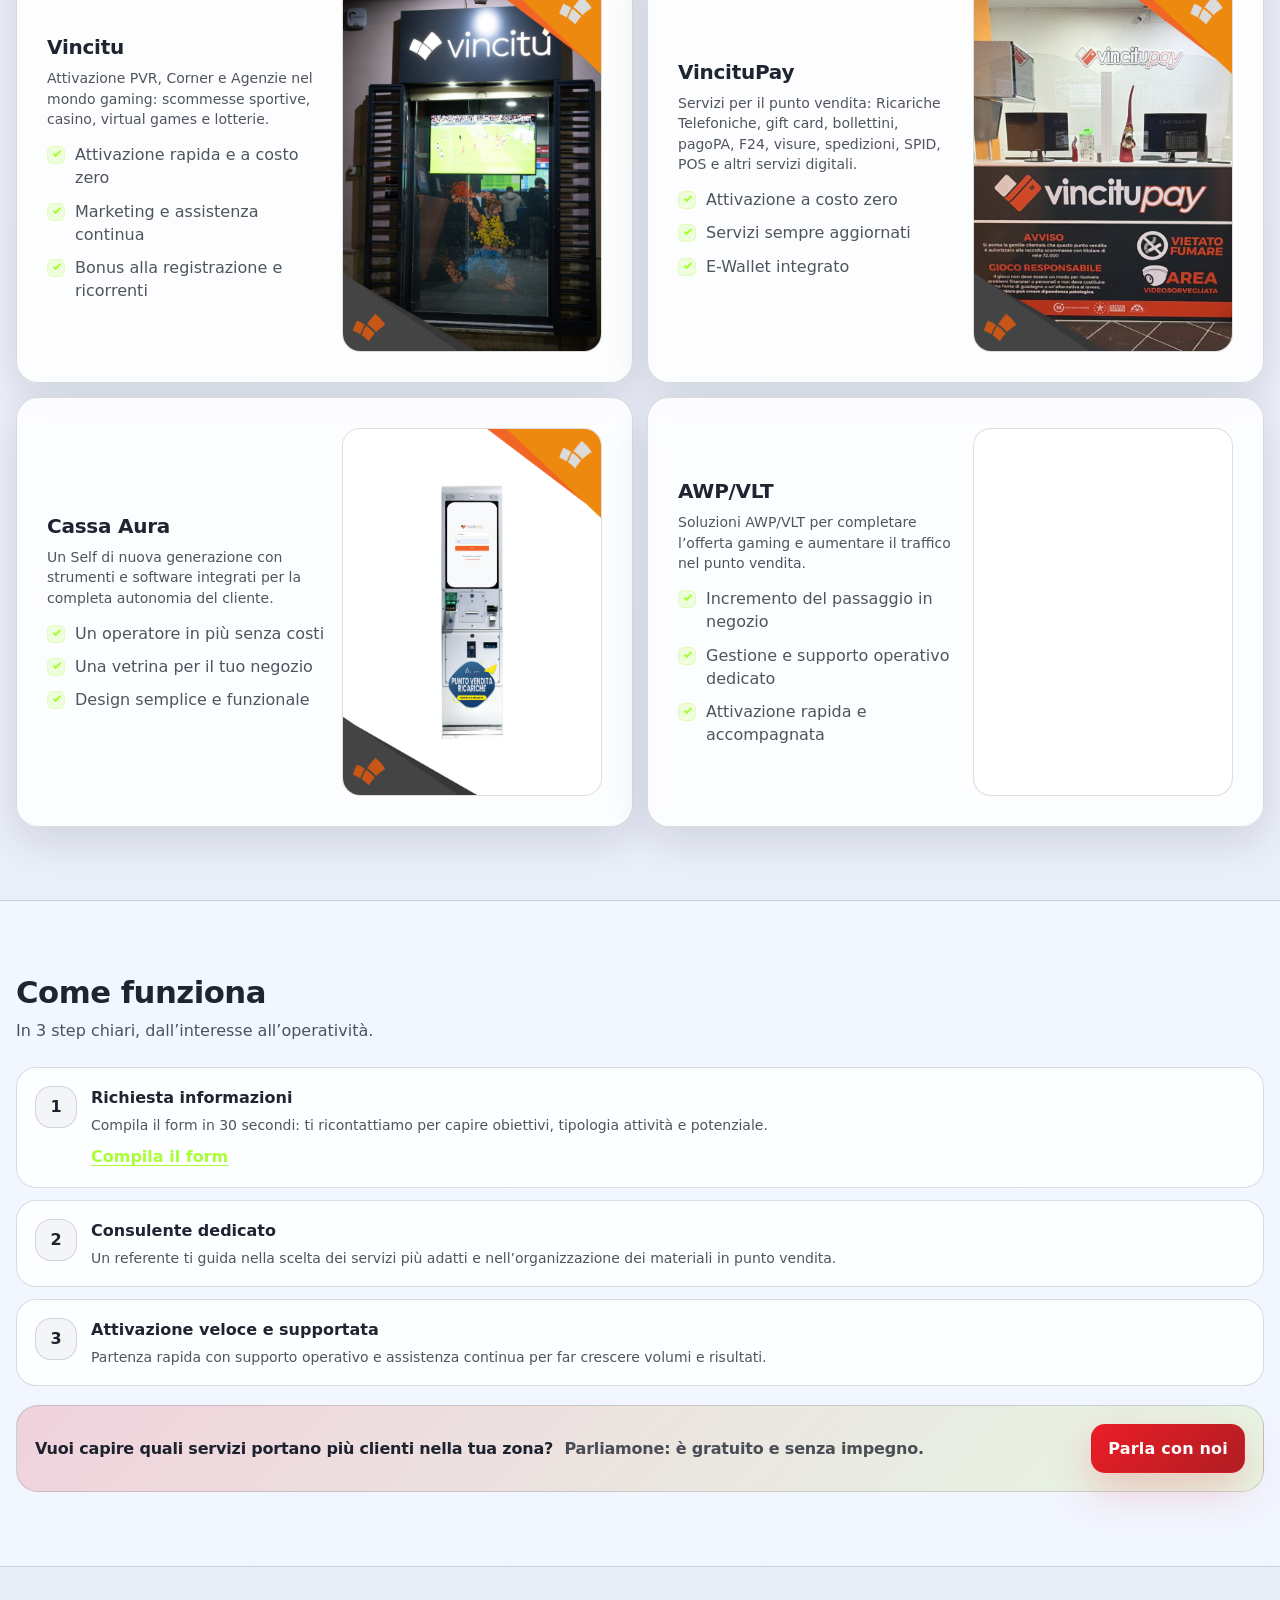
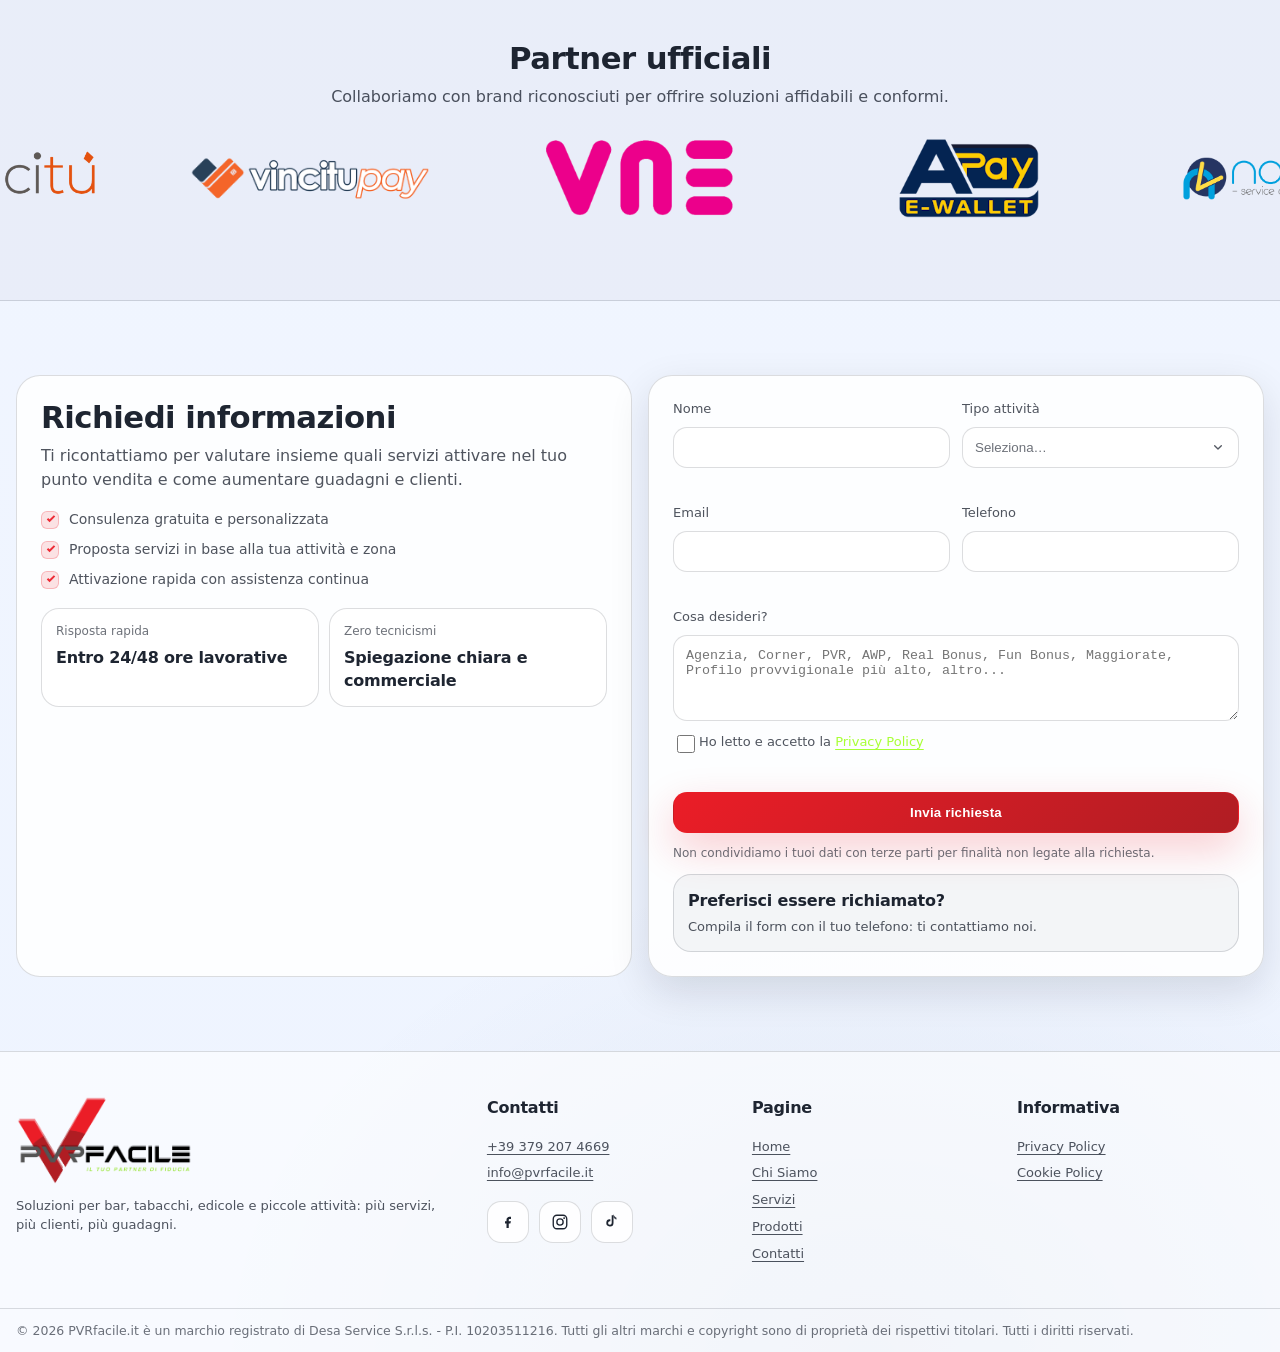
==== commit 3acd59e8: "Form contatti: invio via Brevo su Aruba Linux (lead.php) + protezioni; aggiornamento favicon e asset" ====
--- a/index.html
+++ b/index.html
@@ -12,7 +12,7 @@
     <link rel="preload" as="image" href="./imgs/logos/pvrfacile-horizontal-red-light-theme-logo.png" />
     <link rel="preload" as="image" href="./imgs/logos/pvrfacile-horizontal-red-dark-theme-logo.png" />
     <link rel="stylesheet" href="./styles.css" />
-    <link rel="icon" type="image/x-icon" href="imgs/logos/pvrfacile-red-favicon.png">
+    <link rel="icon" type="image/x-icon" href="imgs/logos/pvrfacile-red-favicon-cerchio.ico">
   </head>
   <body>
     <a class="skip-link" href="#contenuto">Vai al contenuto</a>
@@ -542,7 +542,8 @@
               </div>
             </div>
             <div class="contact__form">
-              <form class="form" id="leadForm" novalidate>
+              <form class="form" id="leadForm" novalidate data-endpoint="./lead.php">
+                <input class="hp-field" type="text" name="website" tabindex="-1" autocomplete="off" aria-hidden="true" />
                 <div class="form__row">
                   <label class="field">
                     <span class="field__label">Nome</span>
@@ -1125,6 +1126,11 @@
           const email = String(data.get("email") || "").trim();
           const desideri = String(data.get("desideri") || "").trim();
           const privacy = data.get("privacy") === "on";
+          const website = String(data.get("website") || "").trim();
+          if (website) {
+            form.reset();
+            return;
+          }
 
           let ok = true;
           if (!nome) {
@@ -1149,6 +1155,7 @@
           }
           if (!ok) return;
 
+          const endpoint = String(form.getAttribute("data-endpoint") || "").trim();
           const subject = encodeURIComponent("Richiesta informazioni — PVRFACILE");
           const body = encodeURIComponent(
             [
@@ -1171,11 +1178,46 @@
             result.hidden = false;
             result.classList.remove("form__result--error");
             result.classList.add("form__result--success");
-            result.textContent = "Richiesta pronta: si aprirà il tuo client email per inviare il messaggio.";
+            result.textContent = endpoint
+              ? "Invio richiesta in corso…"
+              : "Richiesta pronta: si aprirà il tuo client email per inviare il messaggio.";
           }
 
-          window.location.href = `mailto:info@pvrfacile.it?subject=${subject}&body=${body}`;
-          form.reset();
+          if (!endpoint) {
+            window.location.href = `mailto:info@pvrfacile.it?subject=${subject}&body=${body}`;
+            form.reset();
+            return;
+          }
+
+          const payload = new FormData();
+          payload.append("subject", "Richiesta informazioni — PVRFACILE");
+          payload.append("nome", nome);
+          payload.append("tipo_attivita", tipoAttivita);
+          payload.append("telefono", telefono);
+          payload.append("email", email);
+          payload.append("desideri", desideri);
+          payload.append("_replyto", email);
+          payload.append("privacy", privacy ? "1" : "0");
+
+          fetch(endpoint, { method: "POST", body: payload, headers: { Accept: "application/json" } })
+            .then(async (res) => {
+              if (!res.ok) throw new Error("bad_status");
+              if (result) {
+                result.classList.remove("form__result--error");
+                result.classList.add("form__result--success");
+                result.textContent = "Richiesta inviata correttamente. Ti ricontattiamo a breve.";
+              }
+              form.reset();
+            })
+            .catch(() => {
+              if (result) {
+                result.classList.remove("form__result--success");
+                result.classList.add("form__result--error");
+                result.textContent =
+                  "Invio non riuscito. Si aprirà il tuo client email come alternativa.";
+              }
+              window.location.href = `mailto:info@pvrfacile.it?subject=${subject}&body=${body}`;
+            });
         });
       }
     </script>
--- a/styles.css
+++ b/styles.css
@@ -2085,6 +2085,14 @@
   gap: 8px;
 }
 
+.hp-field {
+  position: absolute;
+  left: -9999px;
+  width: 1px;
+  height: 1px;
+  overflow: hidden;
+}
+
 .field__label {
   font-size: 13px;
   color: var(--muted);
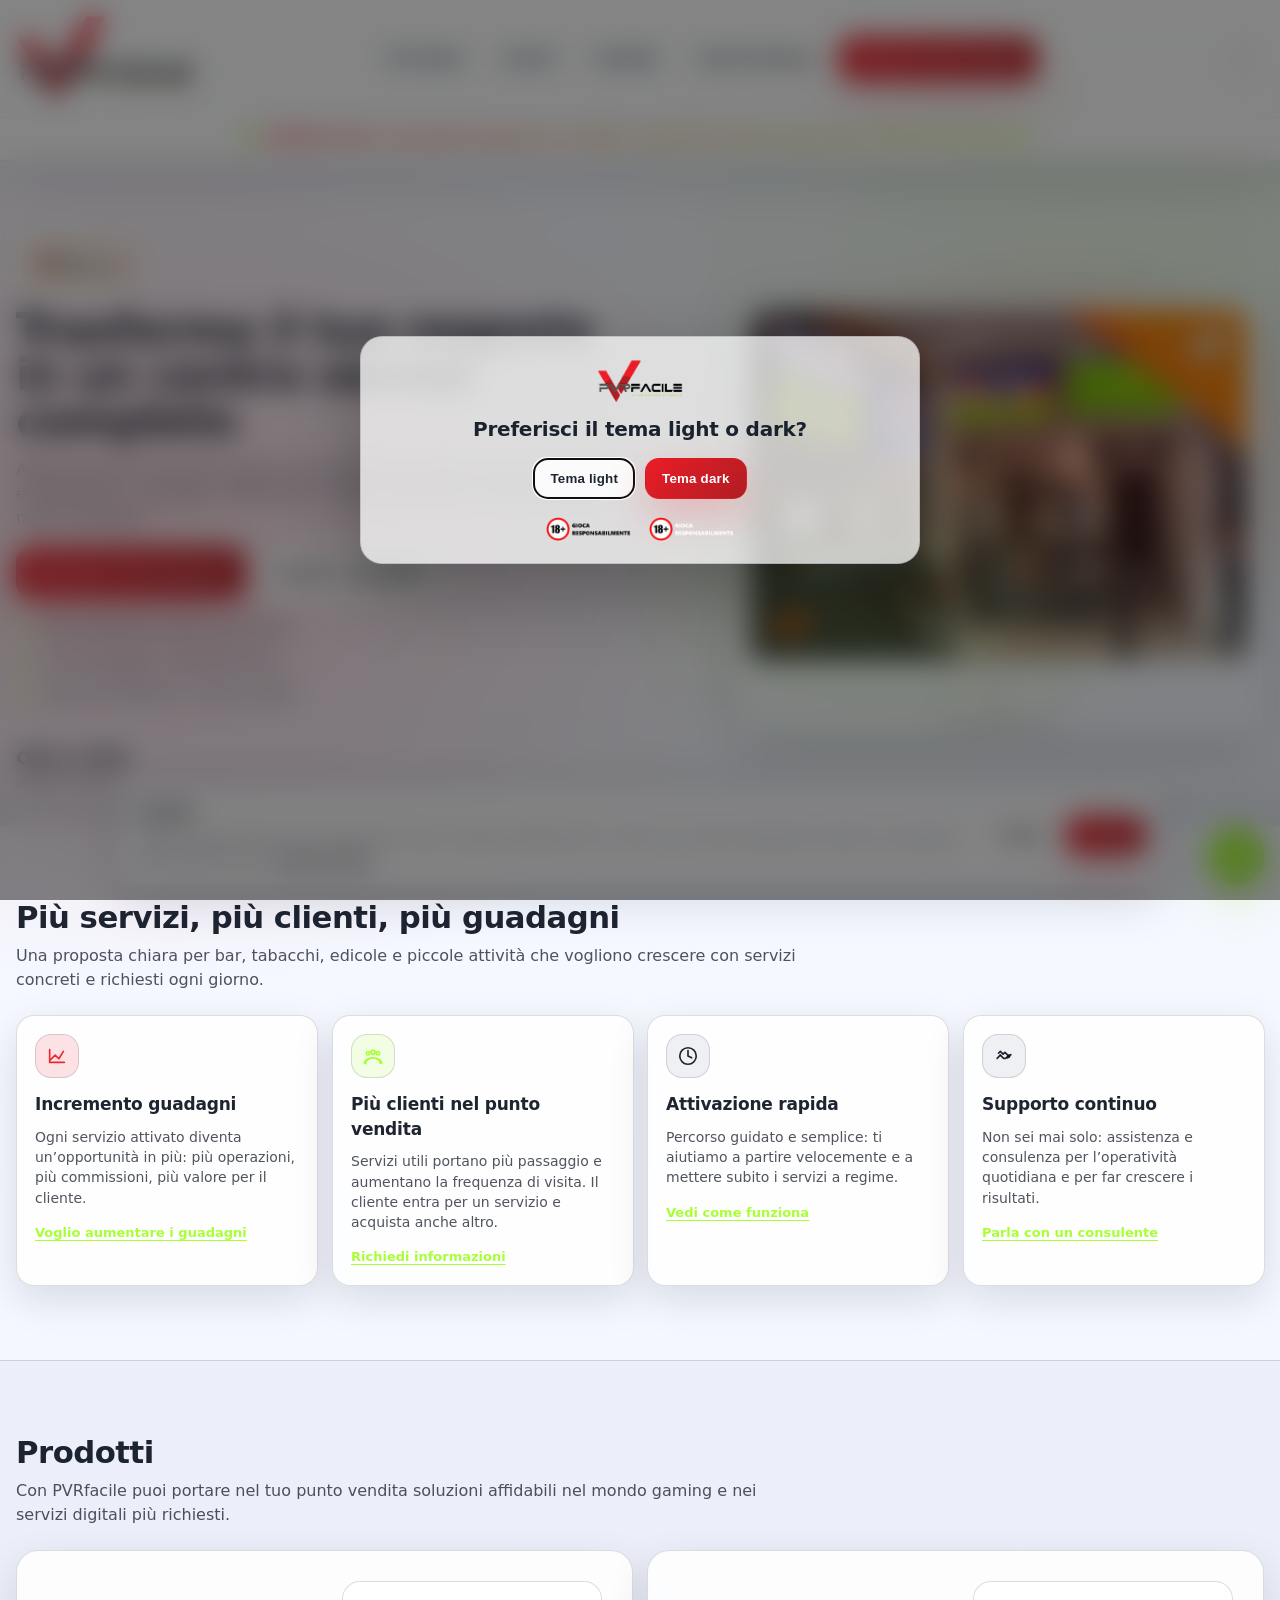
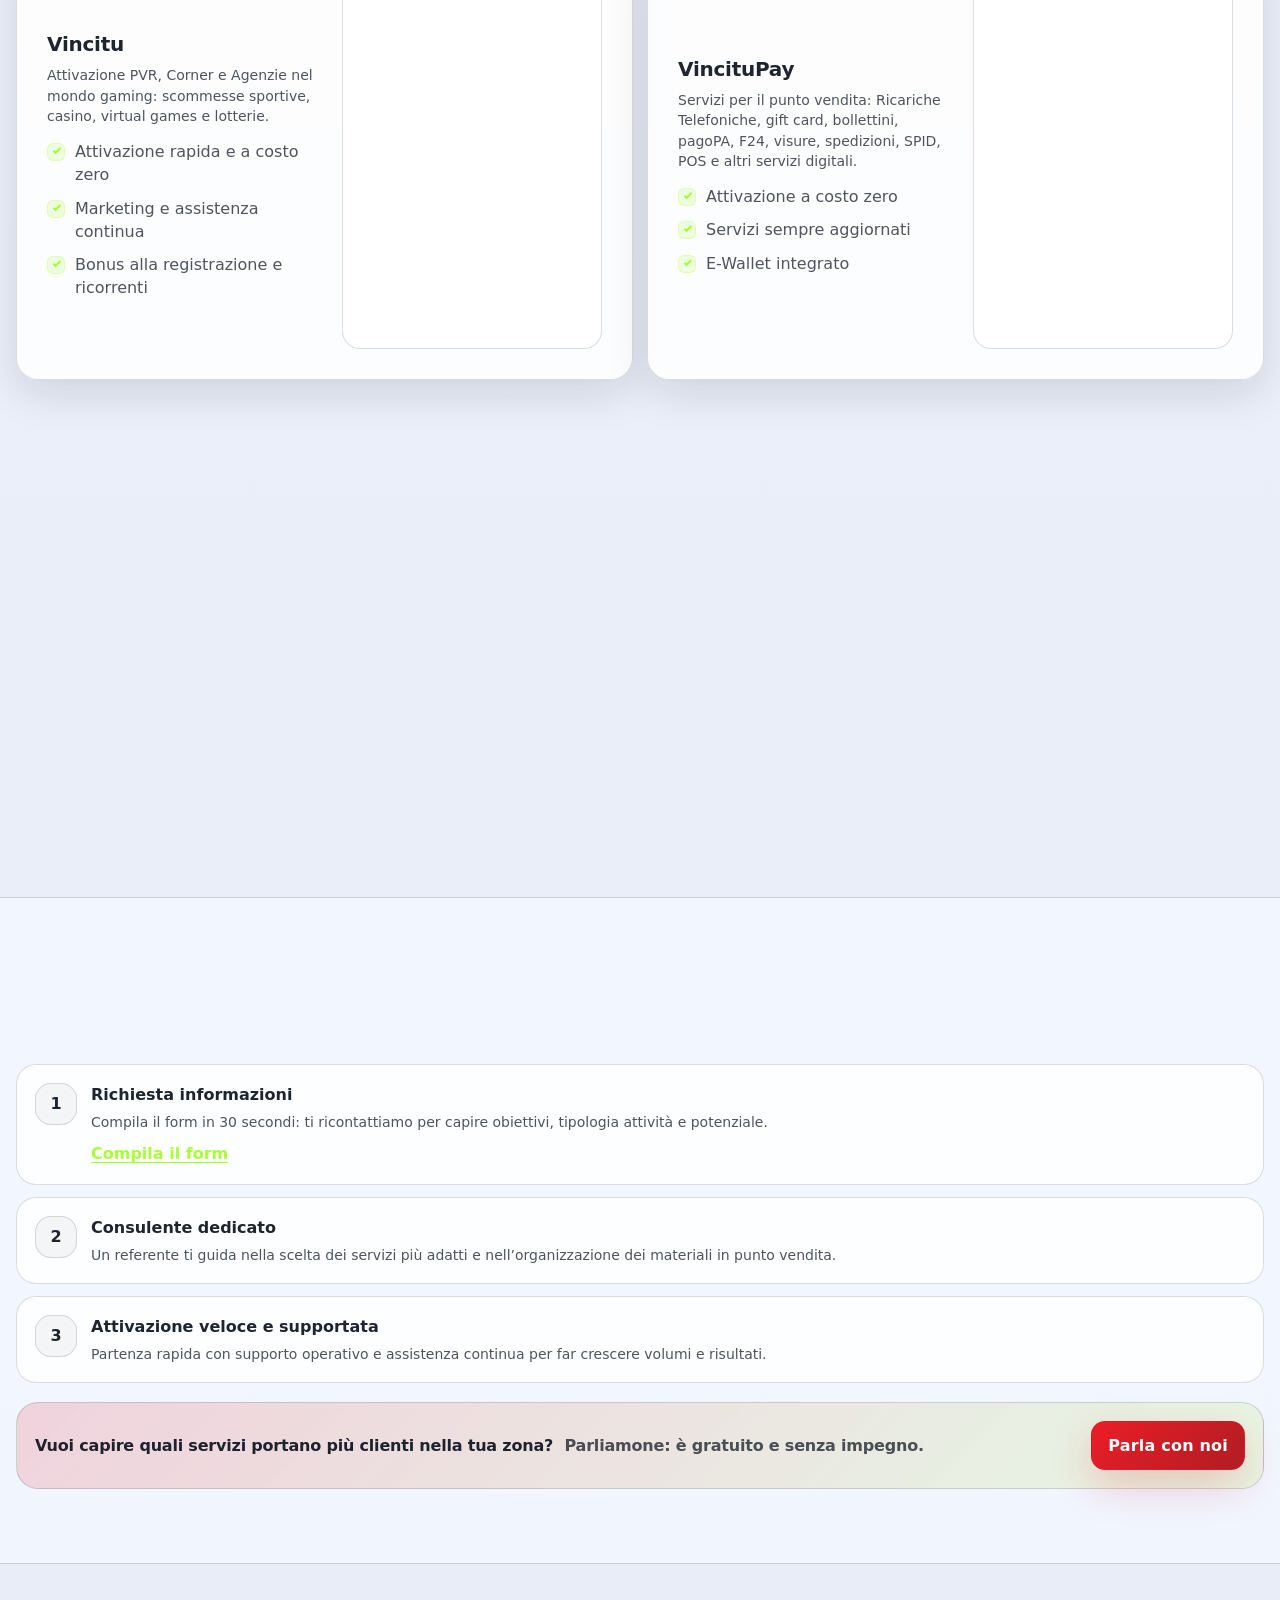
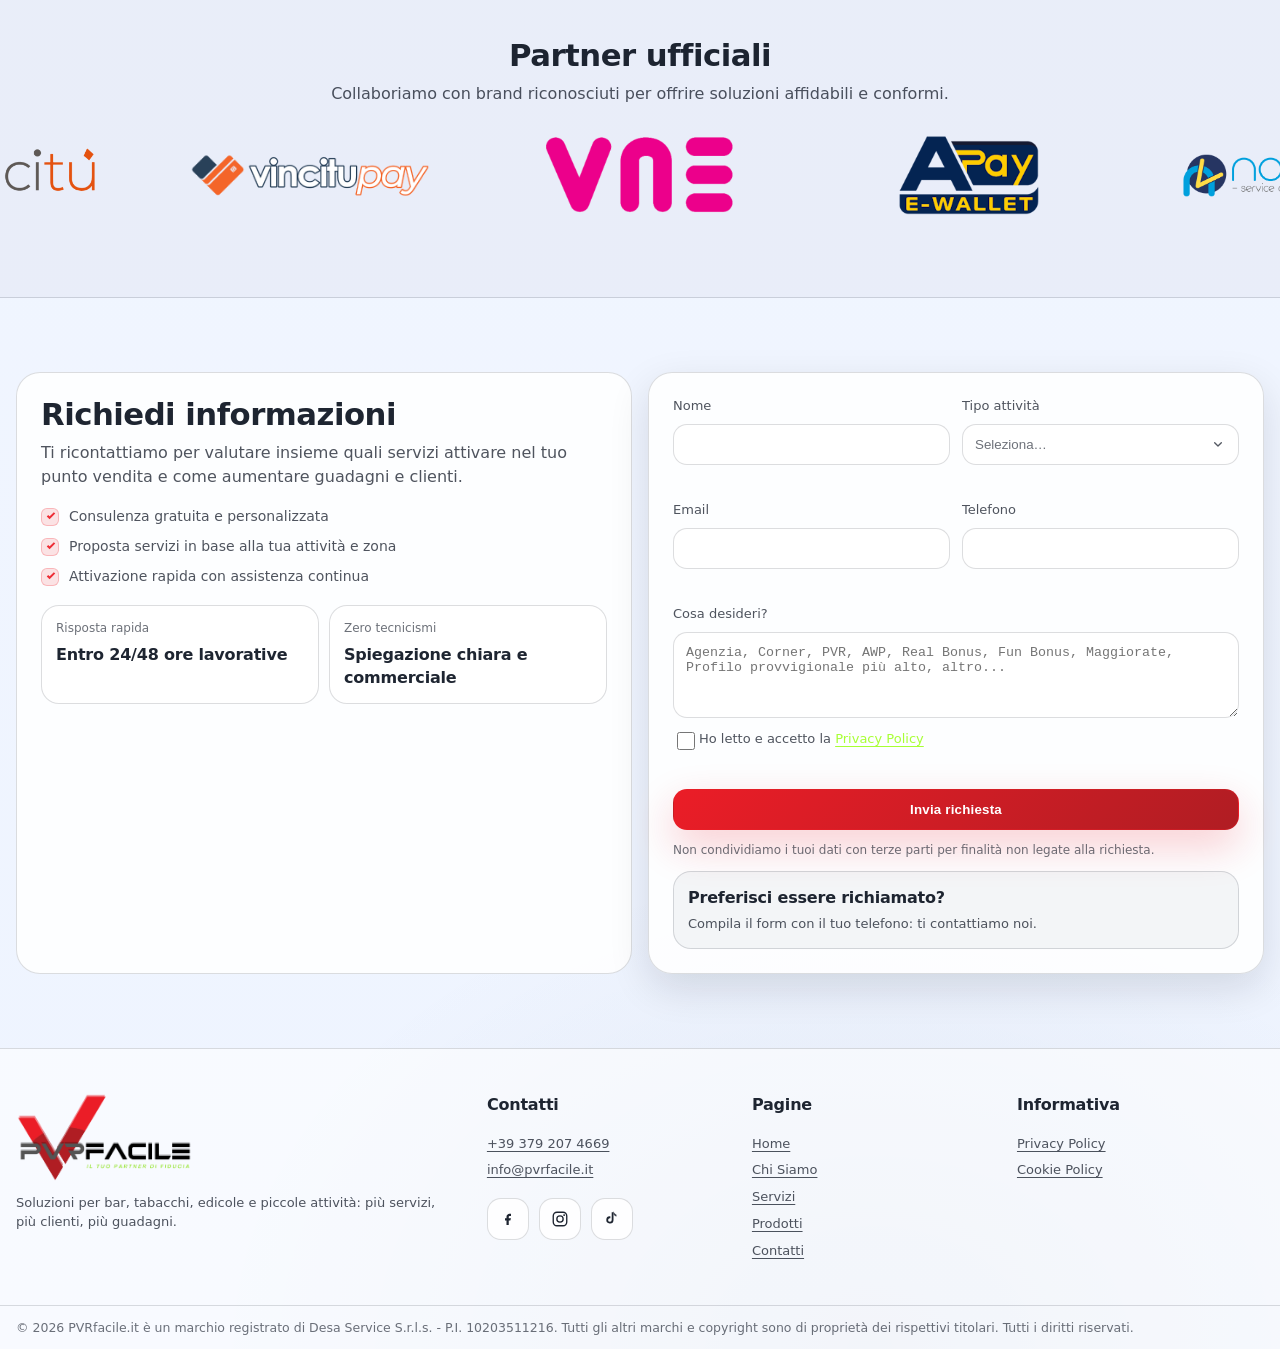
==== commit 8bf2af7b: "Nascondi loghi ADM (senza rimuoverli)" ====
--- a/index.html
+++ b/index.html
@@ -33,8 +33,8 @@
           <button class="btn btn--primary" type="button" data-theme-choice="dark">Tema dark</button>
         </div>
         <div class="theme-modal__logos" aria-label="Loghi istituzionali">
-          <img class="pill__logo pill__logo--mono" src="./imgs/institutional/adm-logo.png" alt="ADM" loading="lazy" decoding="async" />
-          <img class="pill__logo pill__logo--mono" src="./imgs/institutional/adm-timone-logo.png" alt="ADM - Timone" loading="lazy" decoding="async" />
+          <img class="pill__logo pill__logo--mono" src="./imgs/institutional/adm-logo.png" alt="ADM" loading="lazy" decoding="async" hidden />
+          <img class="pill__logo pill__logo--mono" src="./imgs/institutional/adm-timone-logo.png" alt="ADM - Timone" loading="lazy" decoding="async" hidden />
           <img
             class="pill__logo pill__logo--gioca pill__logo--light"
             src="./imgs/institutional/gioca-responsabilmente-black-logo.png"
@@ -129,20 +129,8 @@
           <div class="hero__copy reveal">
             <div class="pill pill--logos" aria-label="Loghi istituzionali">
               <div class="pill__logos" aria-label="Partner e iniziative">
-                <img
-                  class="pill__logo pill__logo--mono"
-                  src="./imgs/institutional/adm-logo.png"
-                  alt="ADM"
-                  loading="lazy"
-                  decoding="async"
-                />
-                <img
-                  class="pill__logo pill__logo--mono"
-                  src="./imgs/institutional/adm-timone-logo.png"
-                  alt="ADM - Timone"
-                  loading="lazy"
-                  decoding="async"
-                />
+                <img class="pill__logo pill__logo--mono" src="./imgs/institutional/adm-logo.png" alt="ADM" loading="lazy" decoding="async" hidden />
+                <img class="pill__logo pill__logo--mono" src="./imgs/institutional/adm-timone-logo.png" alt="ADM - Timone" loading="lazy" decoding="async" hidden />
                 <img
                   class="pill__logo pill__logo--gioca pill__logo--light"
                   src="./imgs/institutional/gioca-responsabilmente-black-logo.png"
--- a/styles.css
+++ b/styles.css
@@ -329,7 +329,12 @@
   position: relative;
   width: 12px;
   height: 12px;
-  border-radius: 999px;
+  min-width: 12px;
+  min-height: 12px;
+  aspect-ratio: 1 / 1;
+  border-radius: 50%;
+  flex: 0 0 12px;
+  display: inline-block;
   background: linear-gradient(135deg, var(--green-400), var(--green-500));
   box-shadow: 0 0 0 4px rgba(145, 227, 38, 0.12);
 }
@@ -349,6 +354,12 @@
   }
   100% {
     box-shadow: 0 0 0 16px rgba(145, 227, 38, 0);
+  }
+}
+
+@media (max-width: 760px) {
+  .news__dot::after {
+    animation-duration: 1.3s;
   }
 }
 
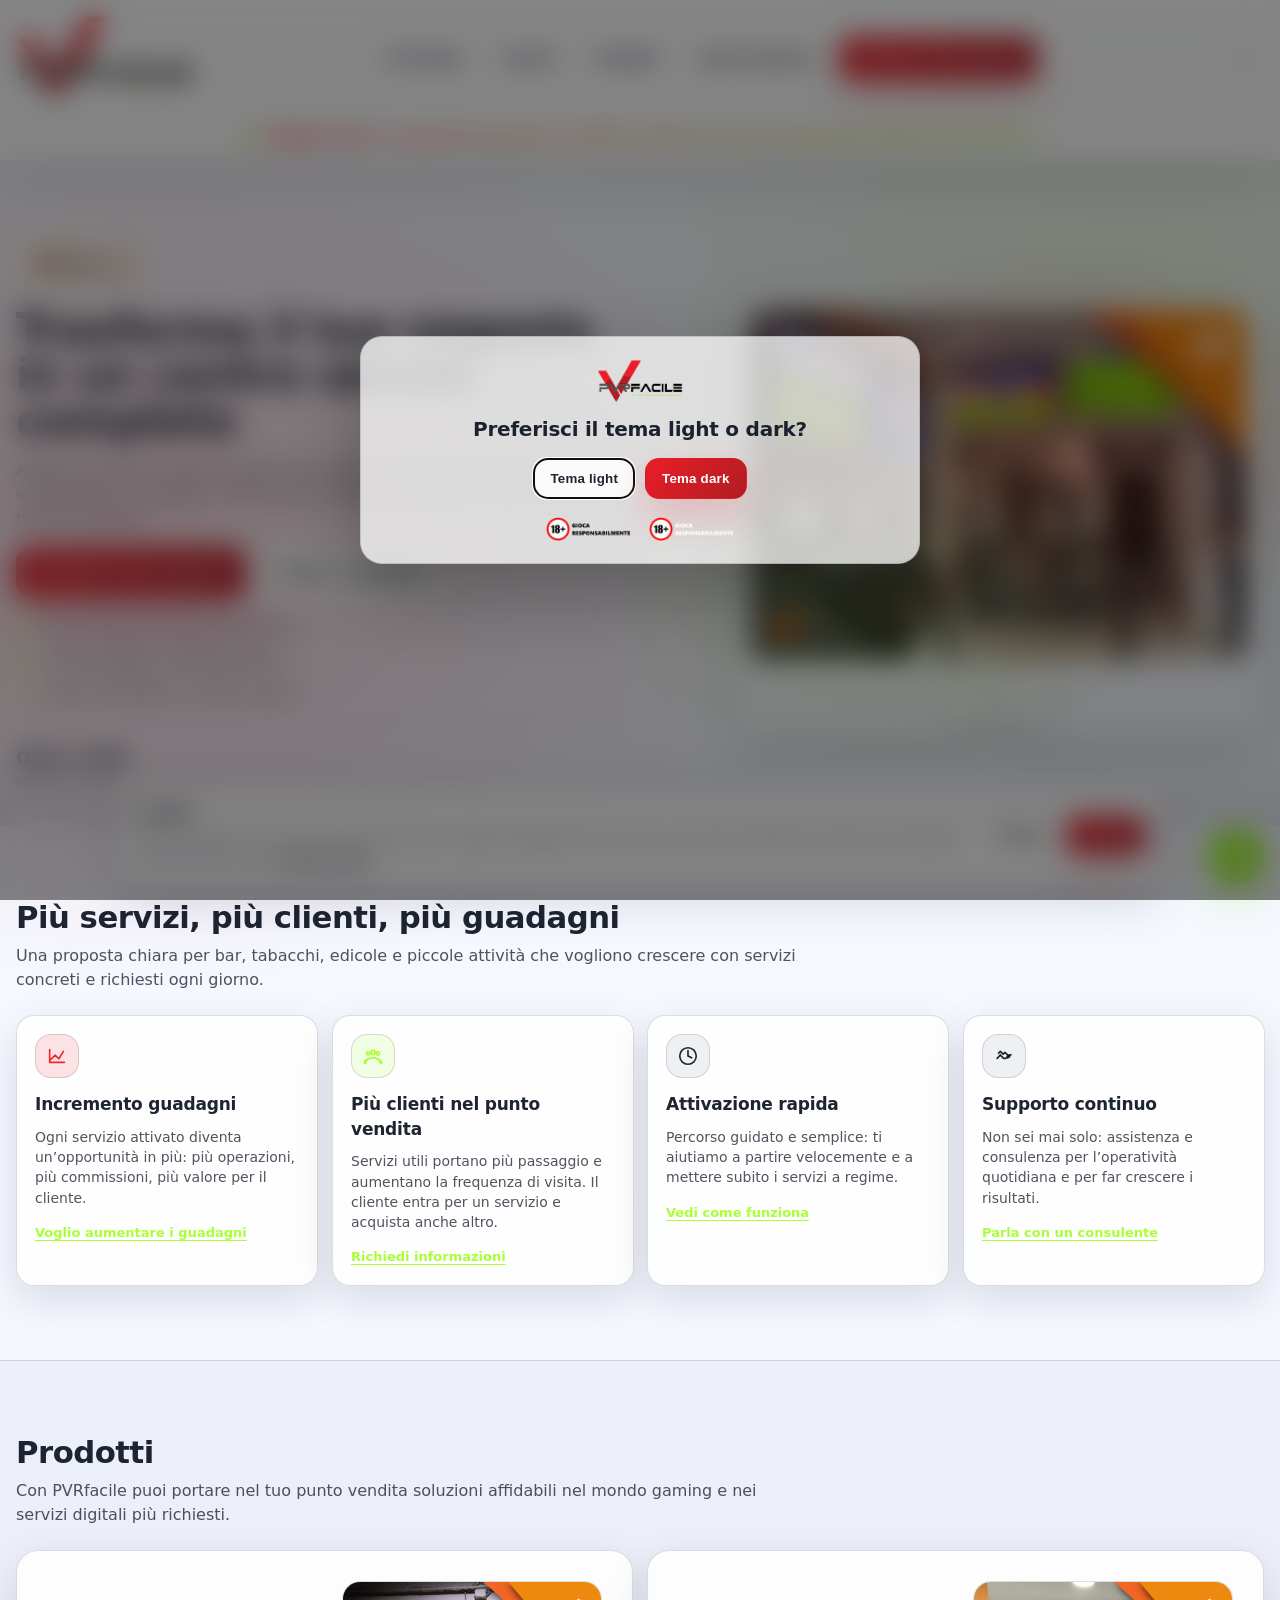
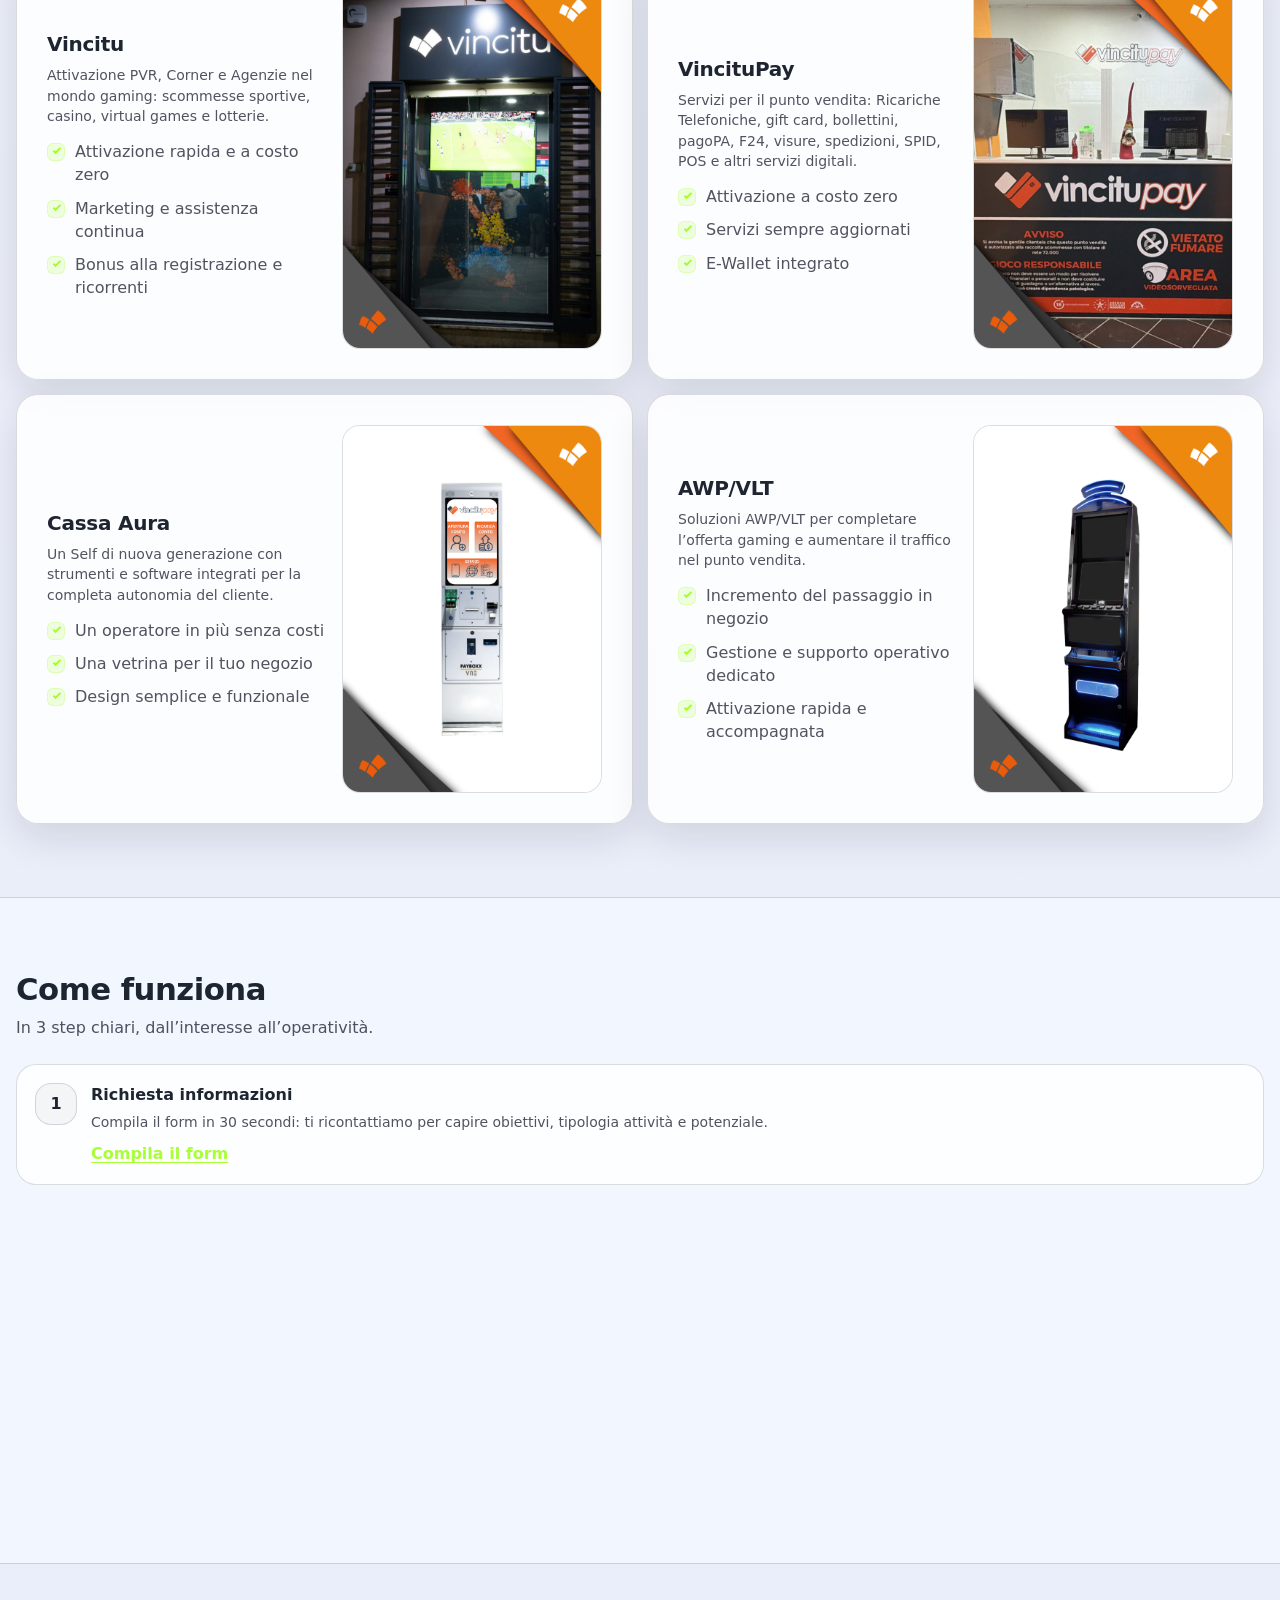
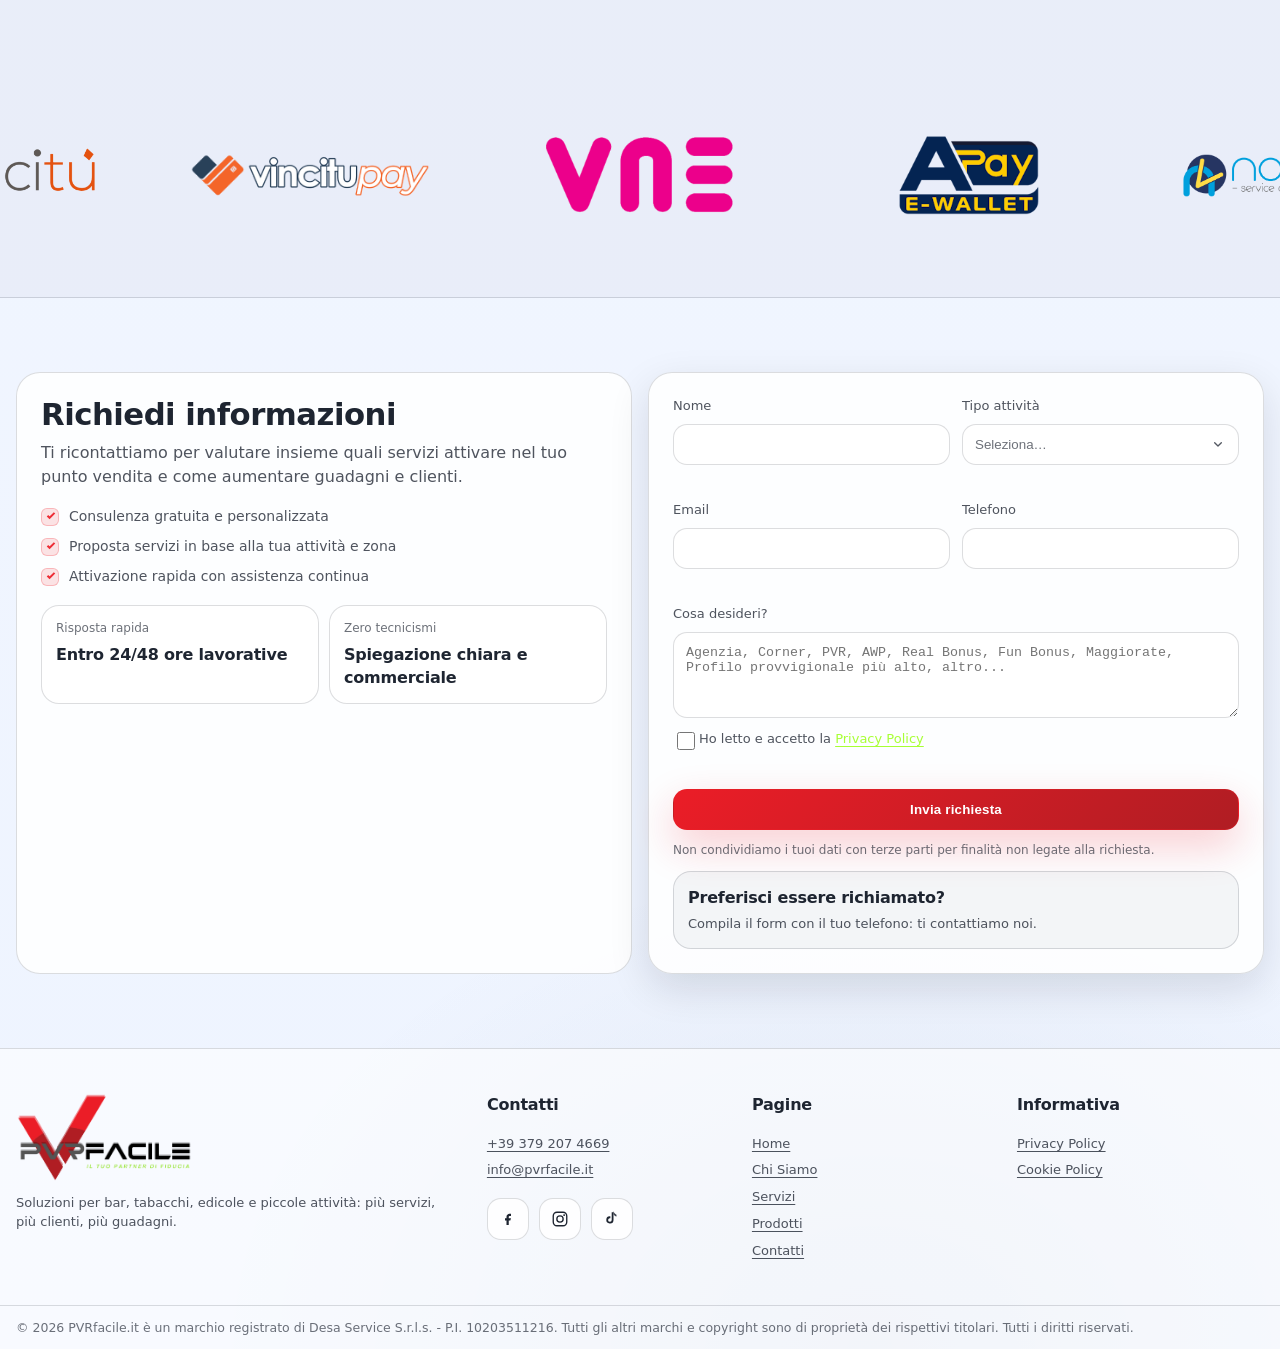
==== commit d0c4ec5c: "Hero slider: aggiornamento immagini" ====
--- a/index.html
+++ b/index.html
@@ -825,7 +825,7 @@
       if (mockupImg && mockupPrev && mockupNext) {
         const graphics = [
           {
-            src: "/imgs/photos/vincitu/interno-modificata.png",
+            src: "/imgs/photos/vincitu/interno-modificata-2.png",
             alt: "Grafica pubblicitaria servizi per il punto vendita"
           },
           {
@@ -833,7 +833,7 @@
             alt: "Grafica tecnologia e servizi per il punto vendita"
           },
           {
-            src: "./imgs/photos/vincitu/attivita/interno-modificata.png",
+            src: "./imgs/photos/vincitu/attivita/interno-modificata-2.png",
             alt: "Interno attività Vincitu"
           }
         ];
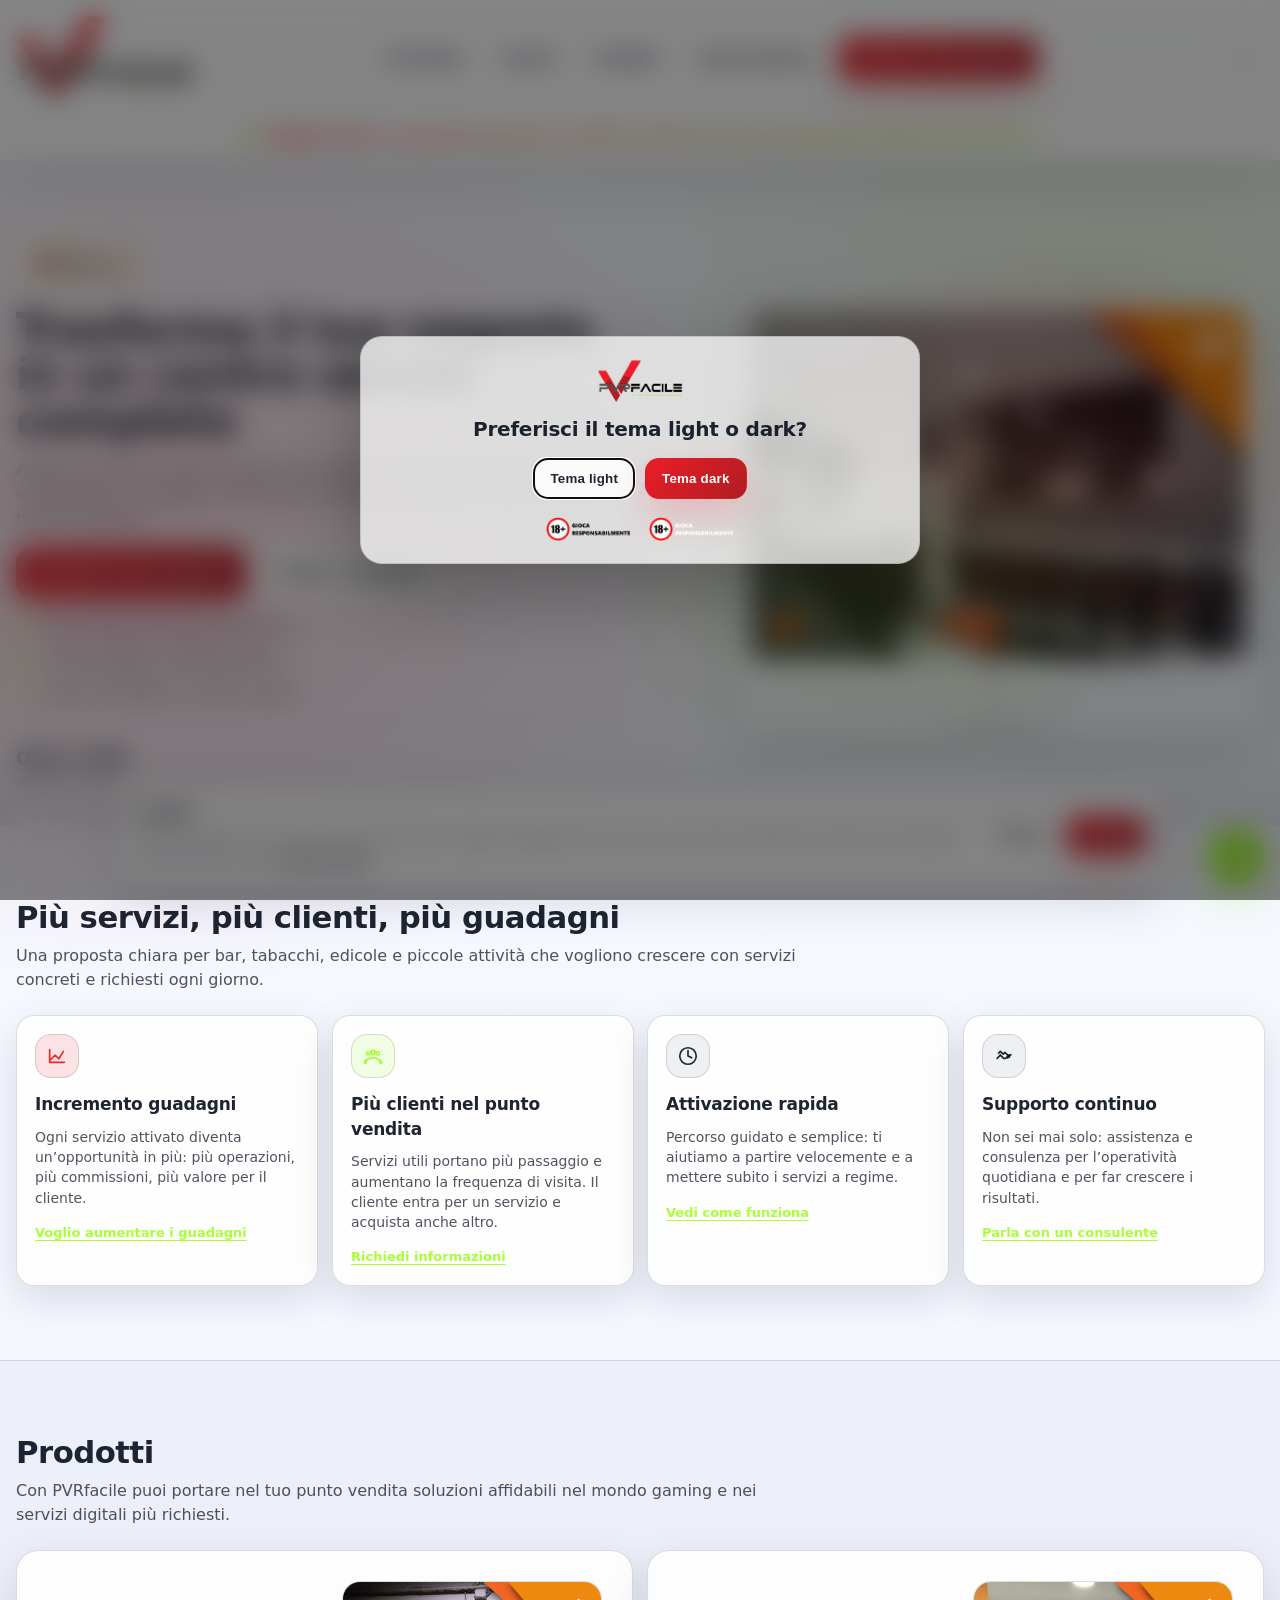
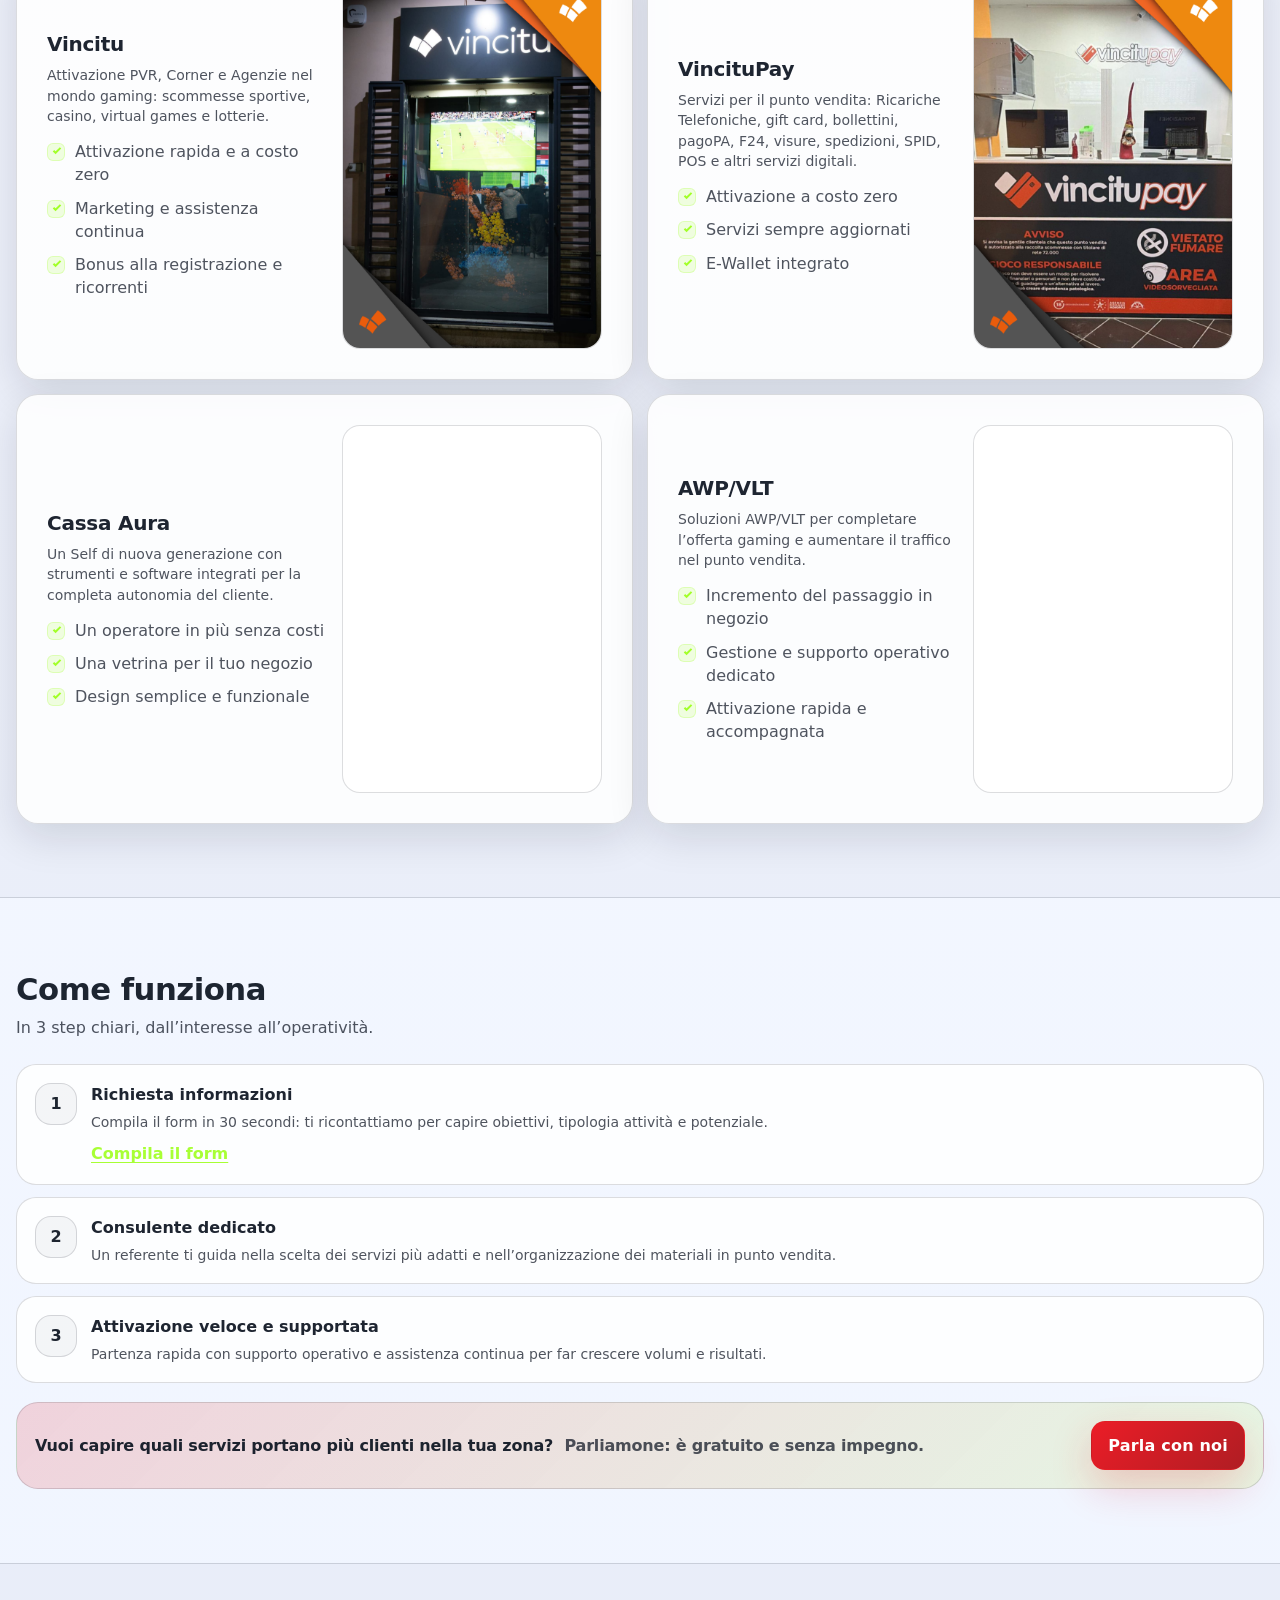
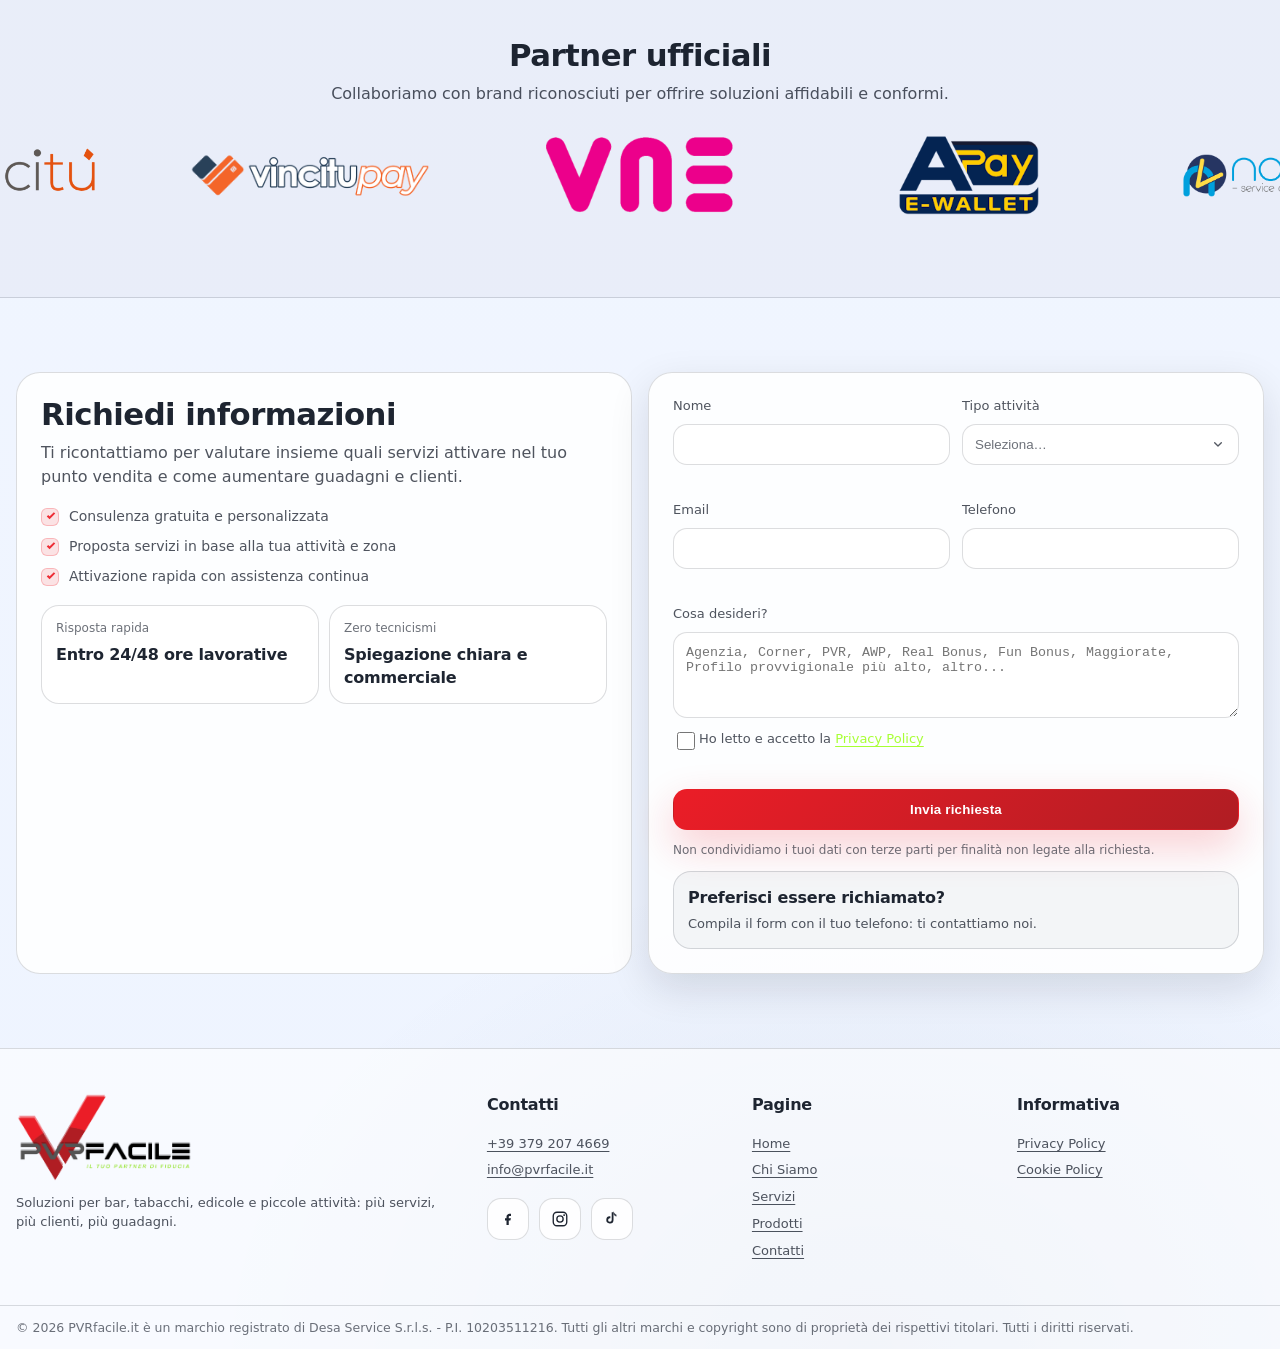
==== commit 6d8fbcec: "Hero slider: aggiorna terza immagine" ====
--- a/index.html
+++ b/index.html
@@ -825,7 +825,7 @@
       if (mockupImg && mockupPrev && mockupNext) {
         const graphics = [
           {
-            src: "/imgs/photos/vincitu/interno-modificata-2.png",
+            src: "/imgs/photos/vincitu/interno-modificata.png",
             alt: "Grafica pubblicitaria servizi per il punto vendita"
           },
           {
@@ -833,7 +833,7 @@
             alt: "Grafica tecnologia e servizi per il punto vendita"
           },
           {
-            src: "./imgs/photos/vincitu/attivita/interno-modificata-2.png",
+            src: "/imgs/photos/vincitu/interno-modificata.png",
             alt: "Interno attività Vincitu"
           }
         ];
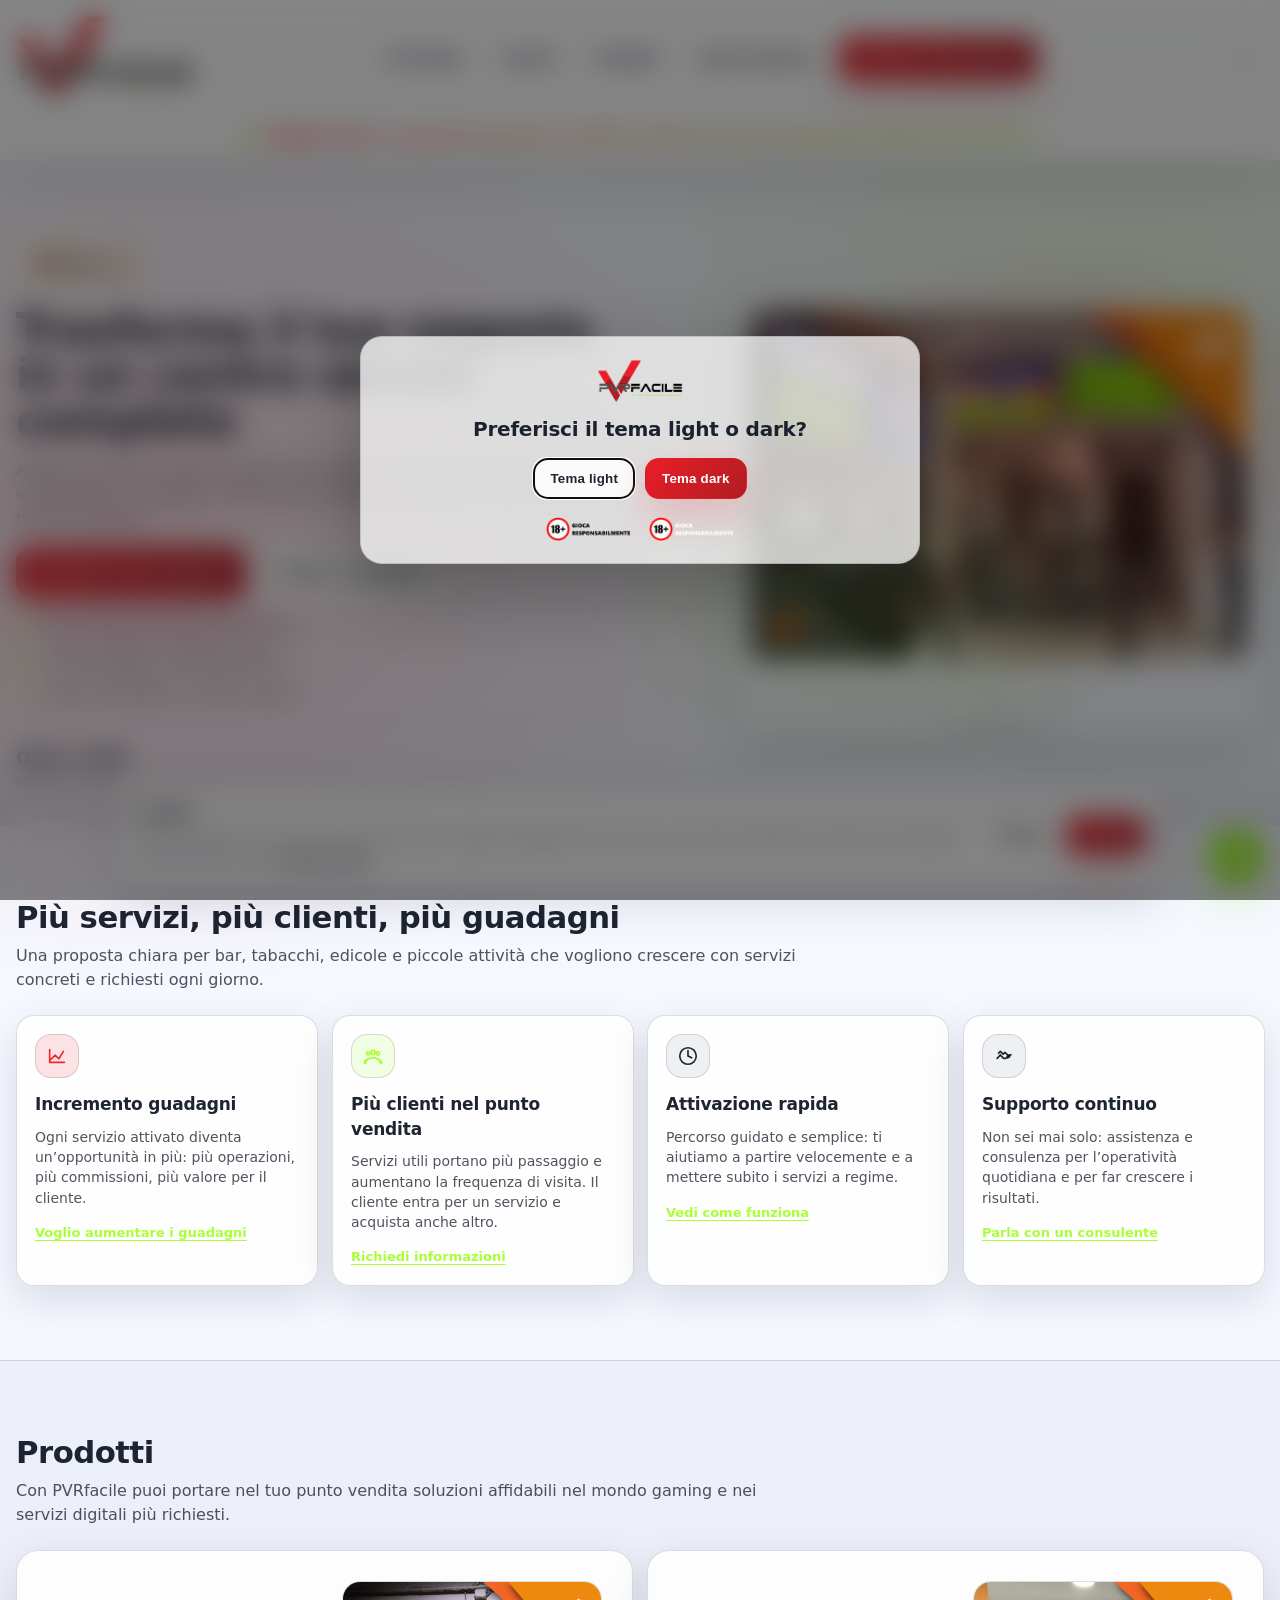
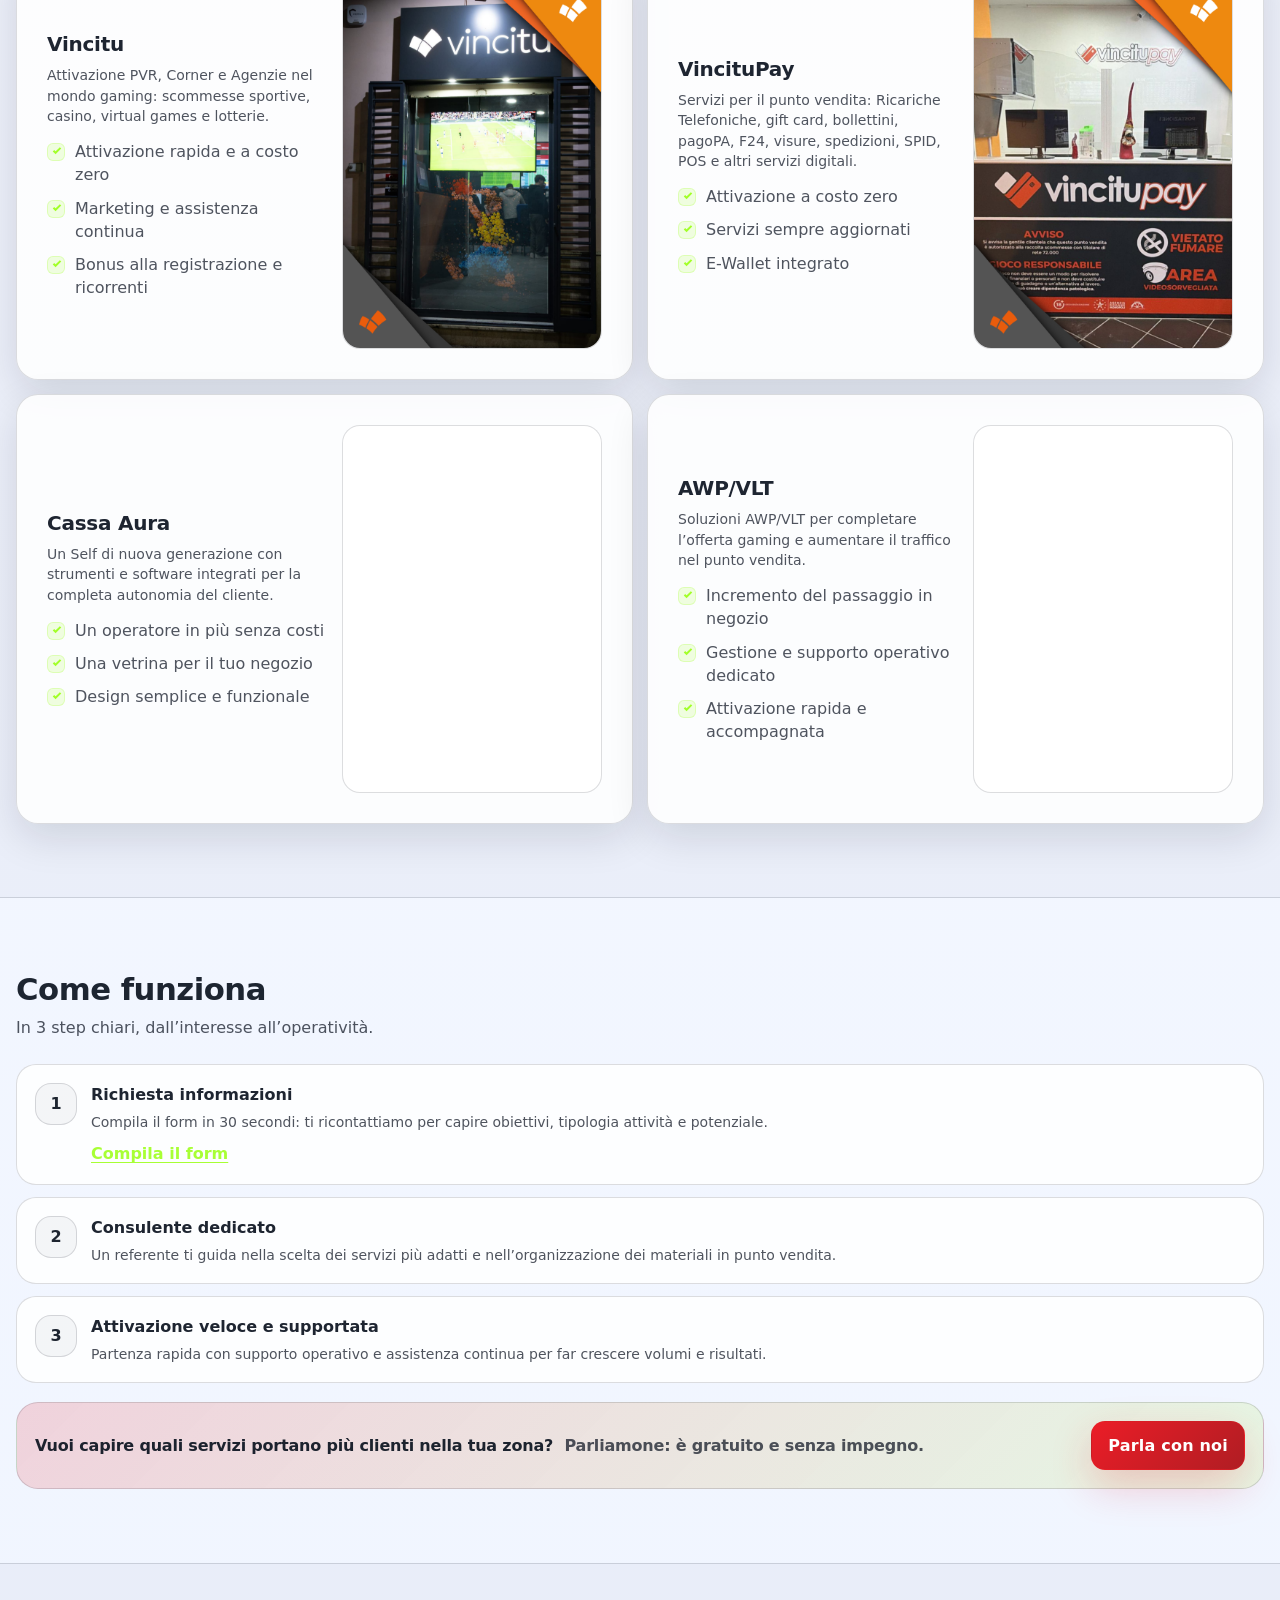
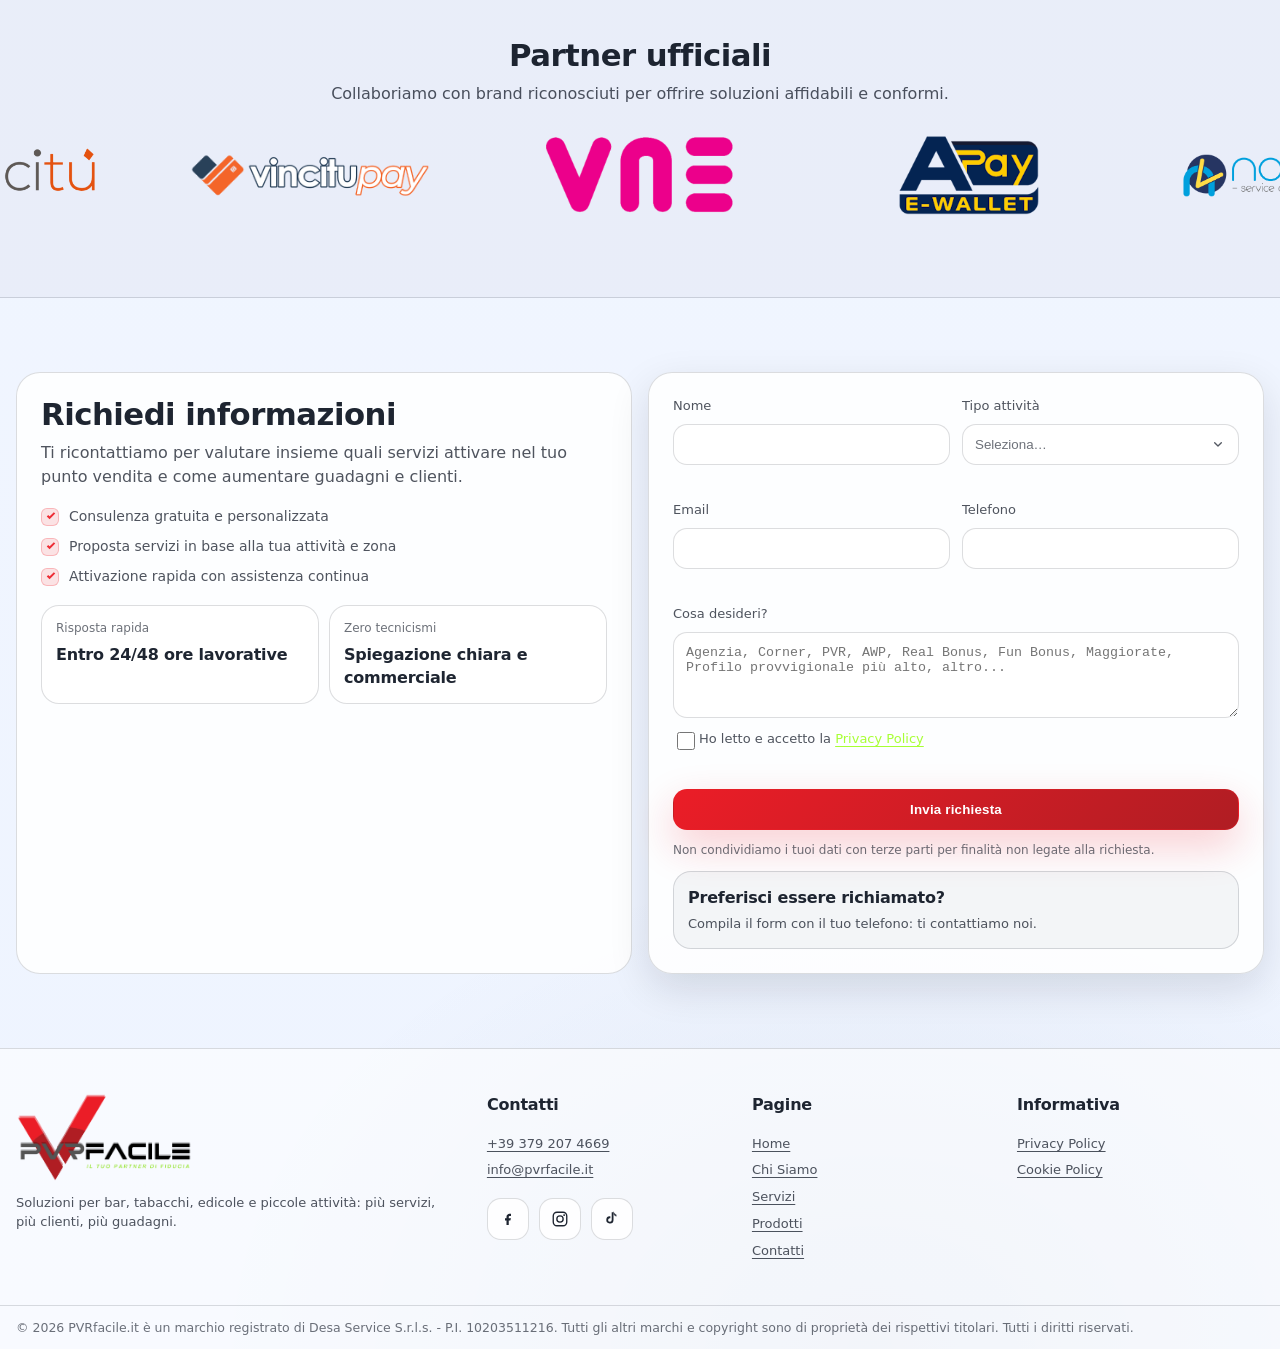
==== commit 45037723: "Hero slider: ripristina interno-modificata-2" ====
--- a/index.html
+++ b/index.html
@@ -825,7 +825,7 @@
       if (mockupImg && mockupPrev && mockupNext) {
         const graphics = [
           {
-            src: "/imgs/photos/vincitu/interno-modificata.png",
+            src: "/imgs/photos/vincitu/interno-modificata-2.png",
             alt: "Grafica pubblicitaria servizi per il punto vendita"
           },
           {
